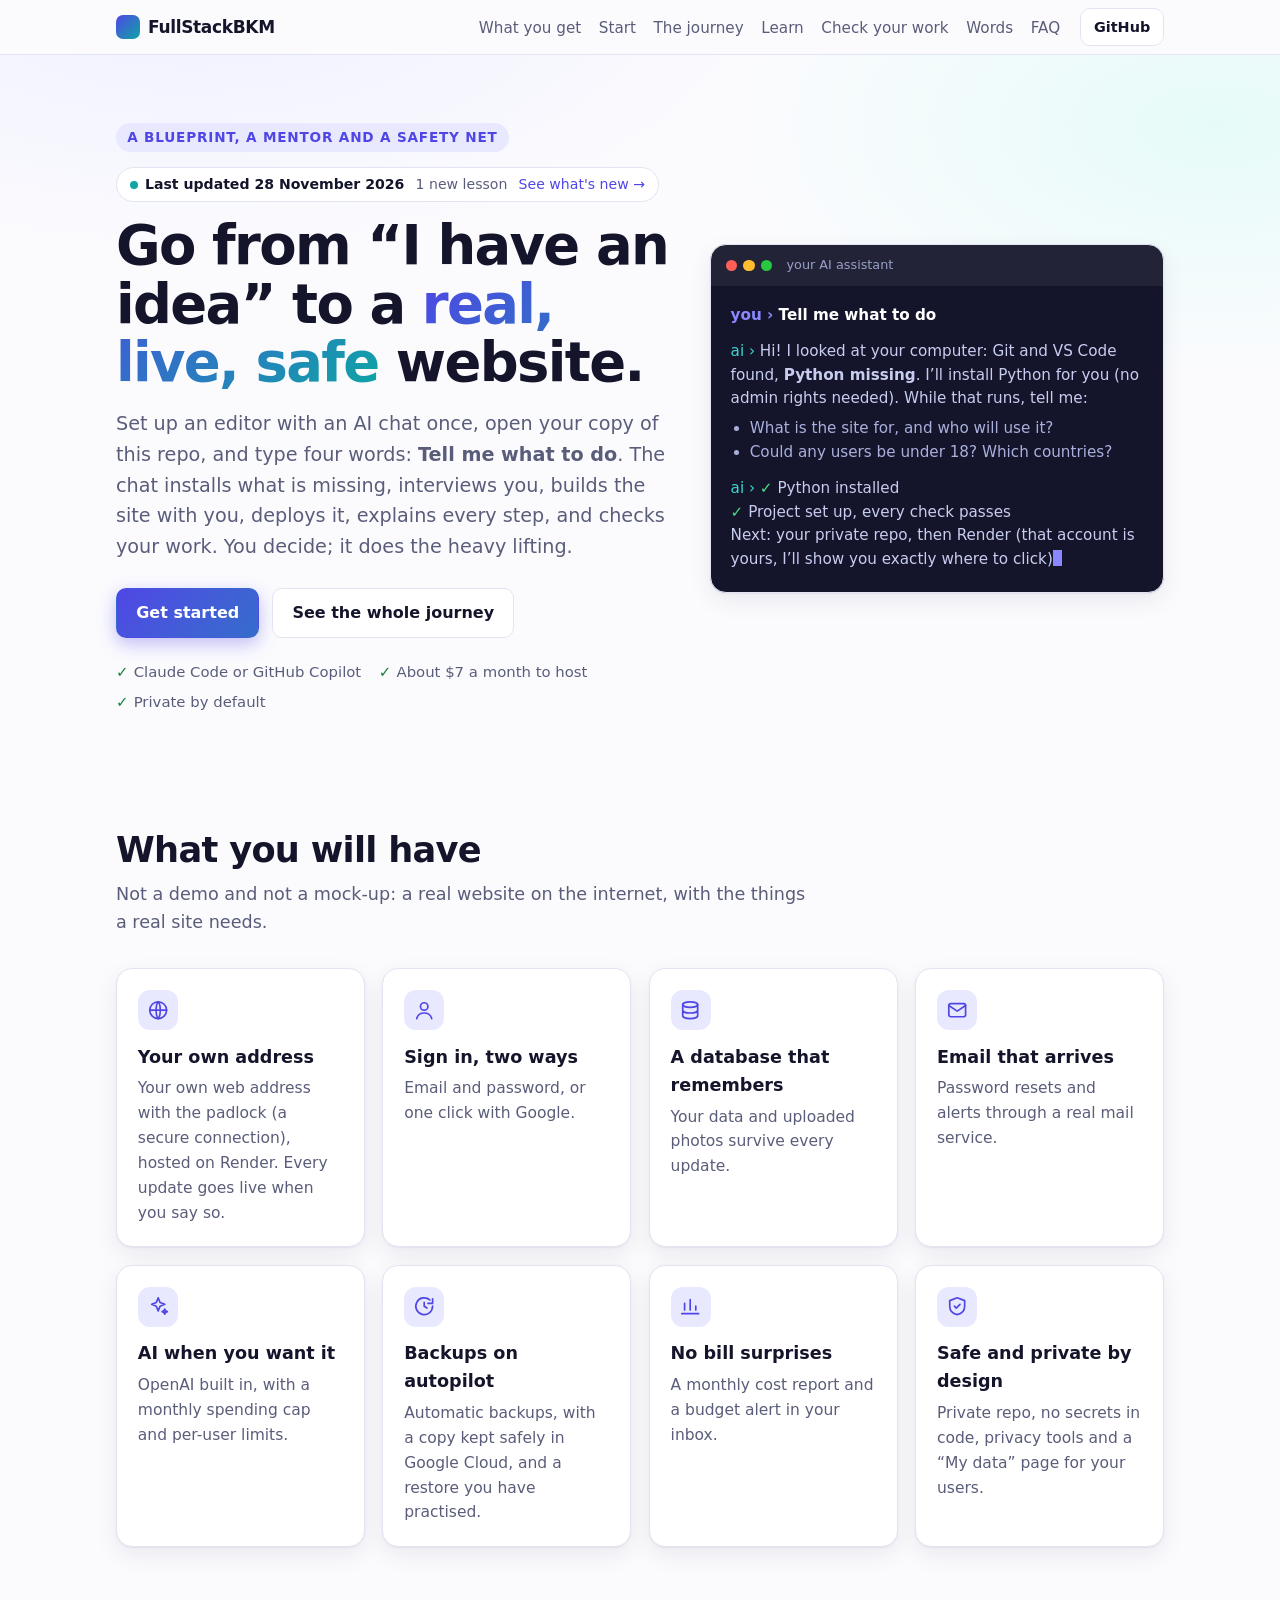
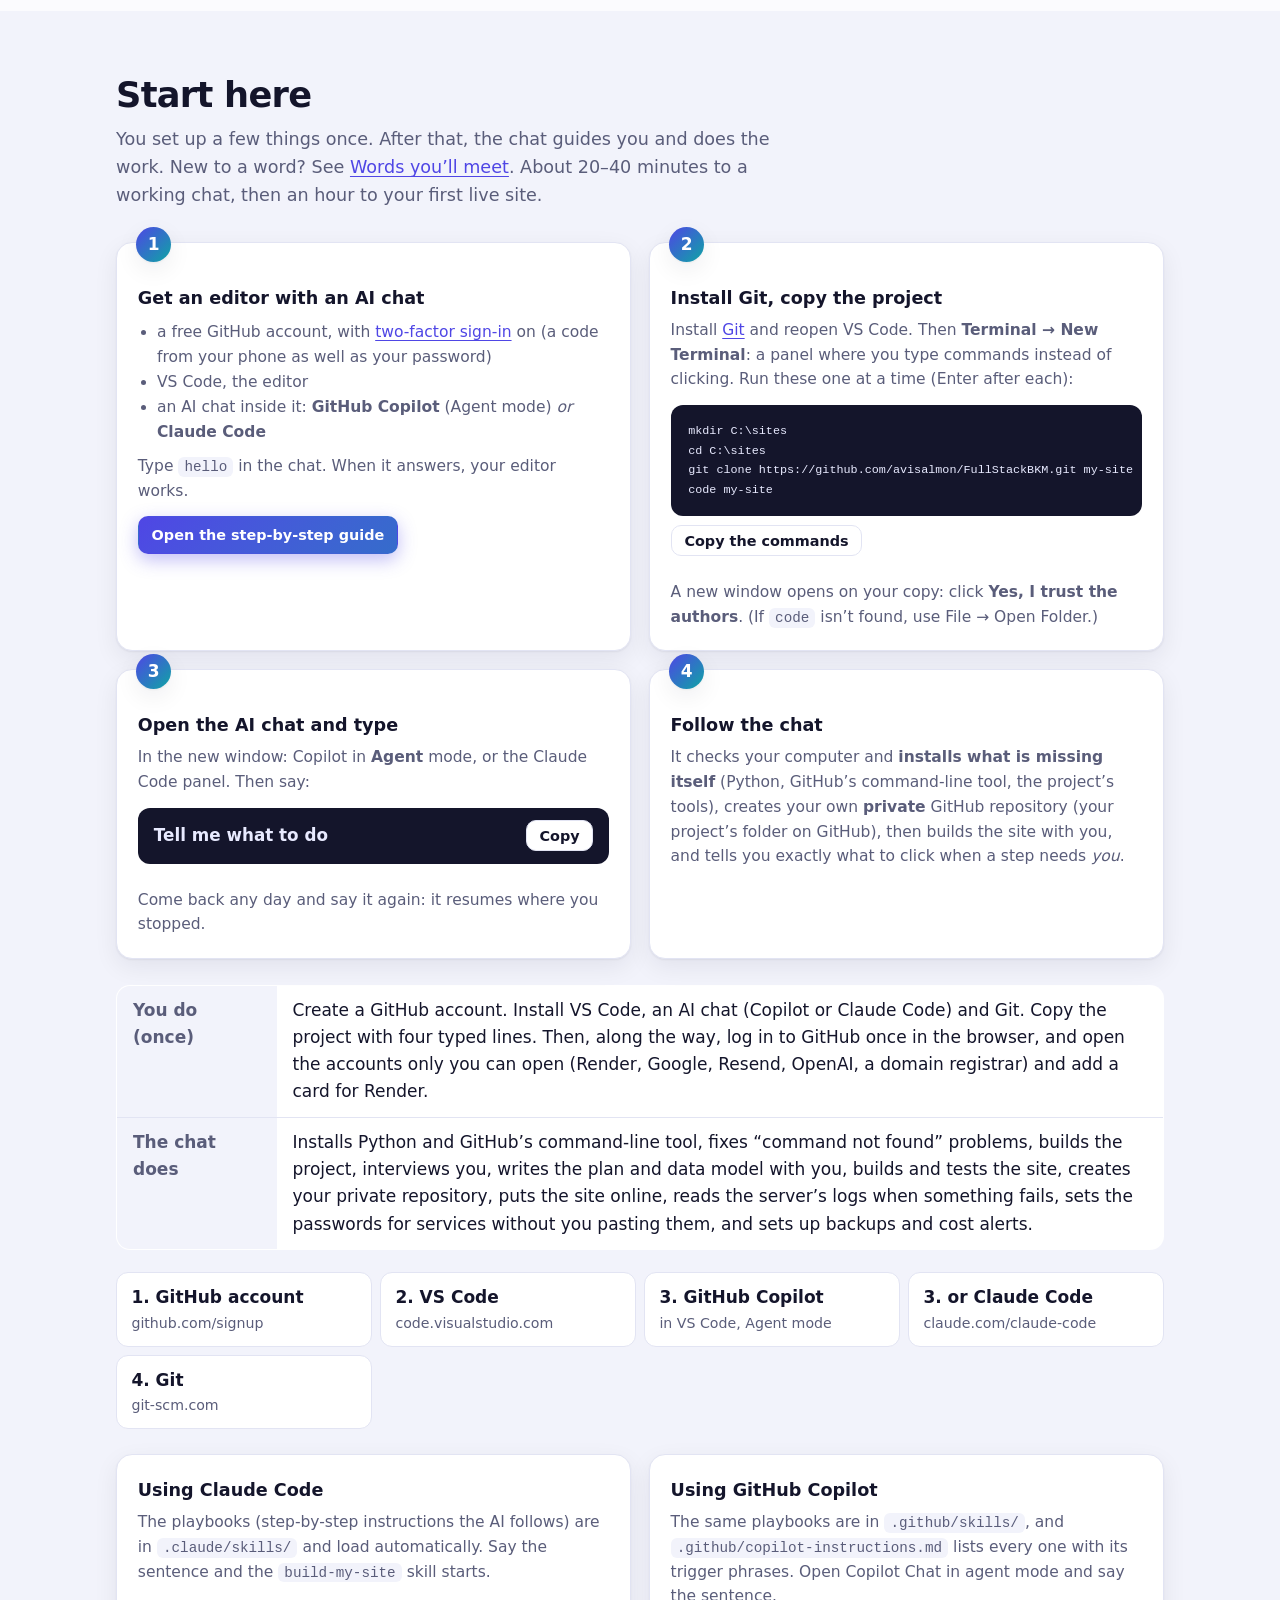
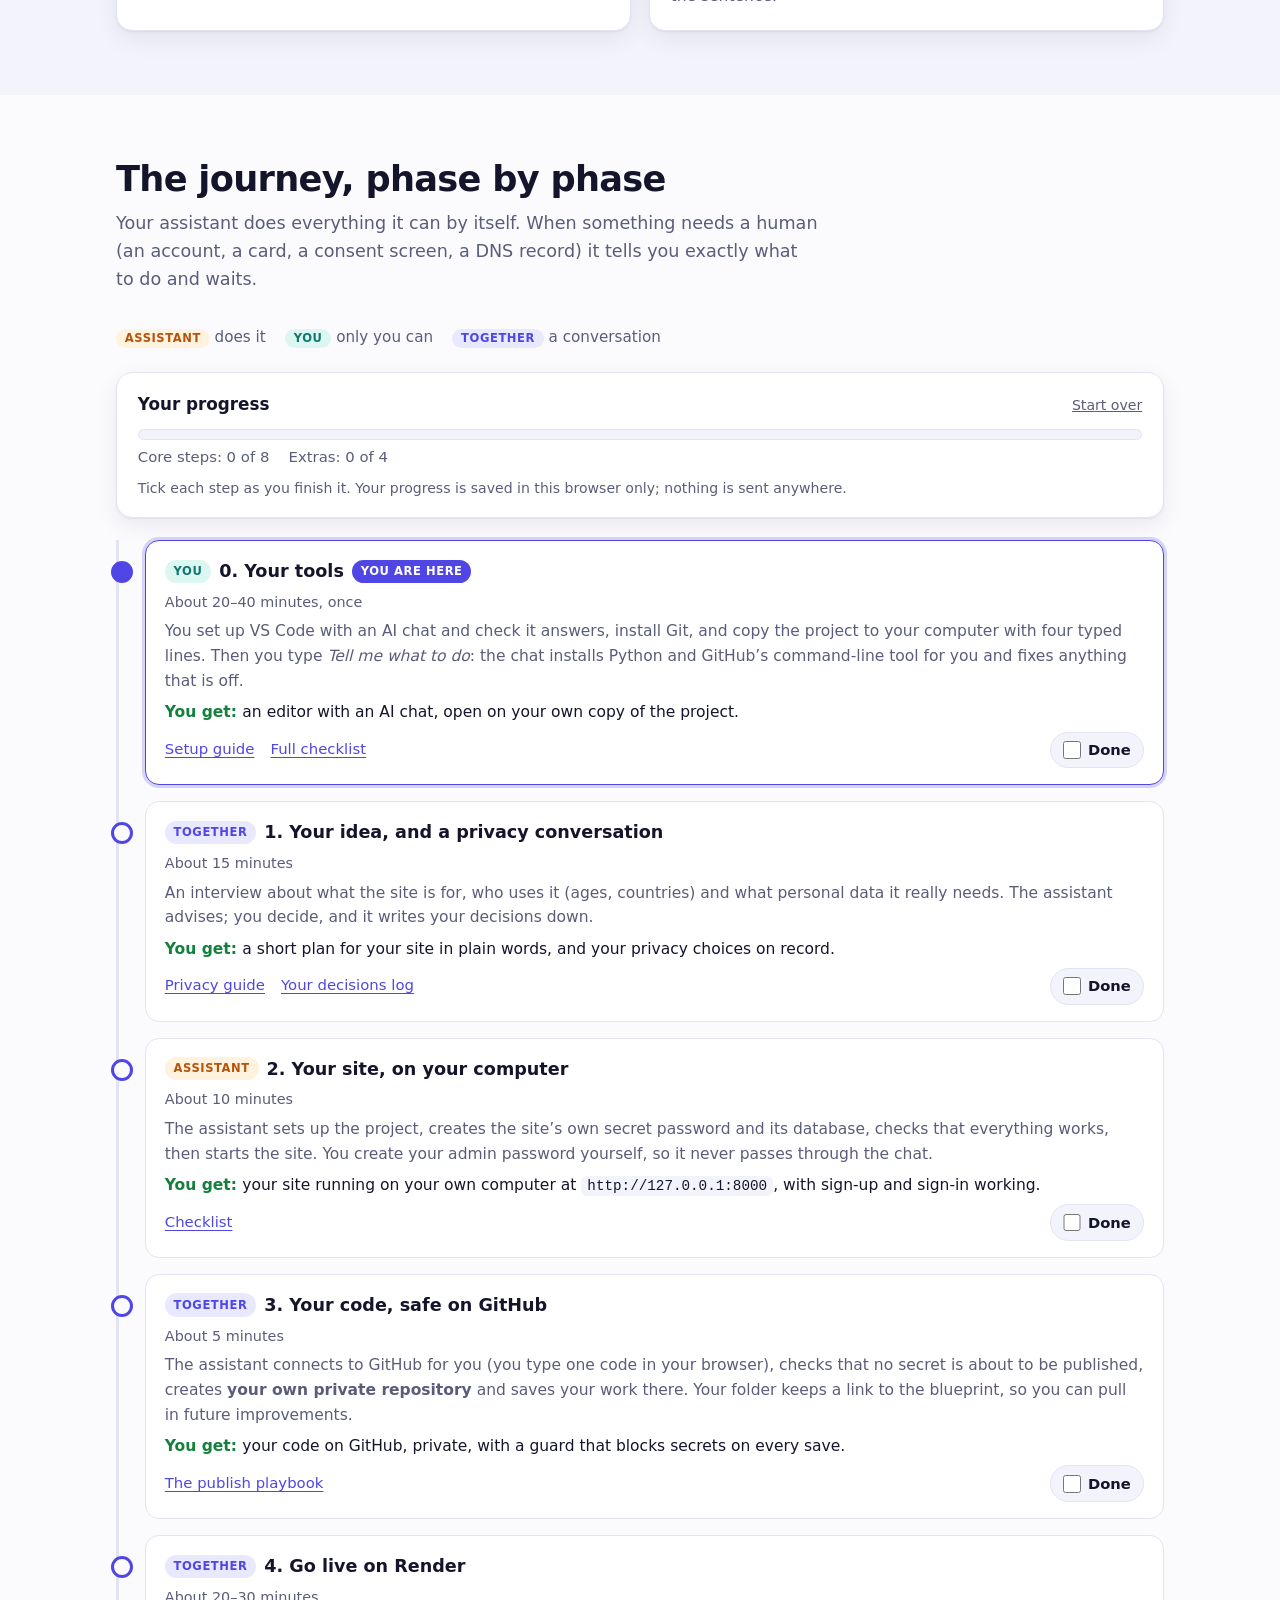
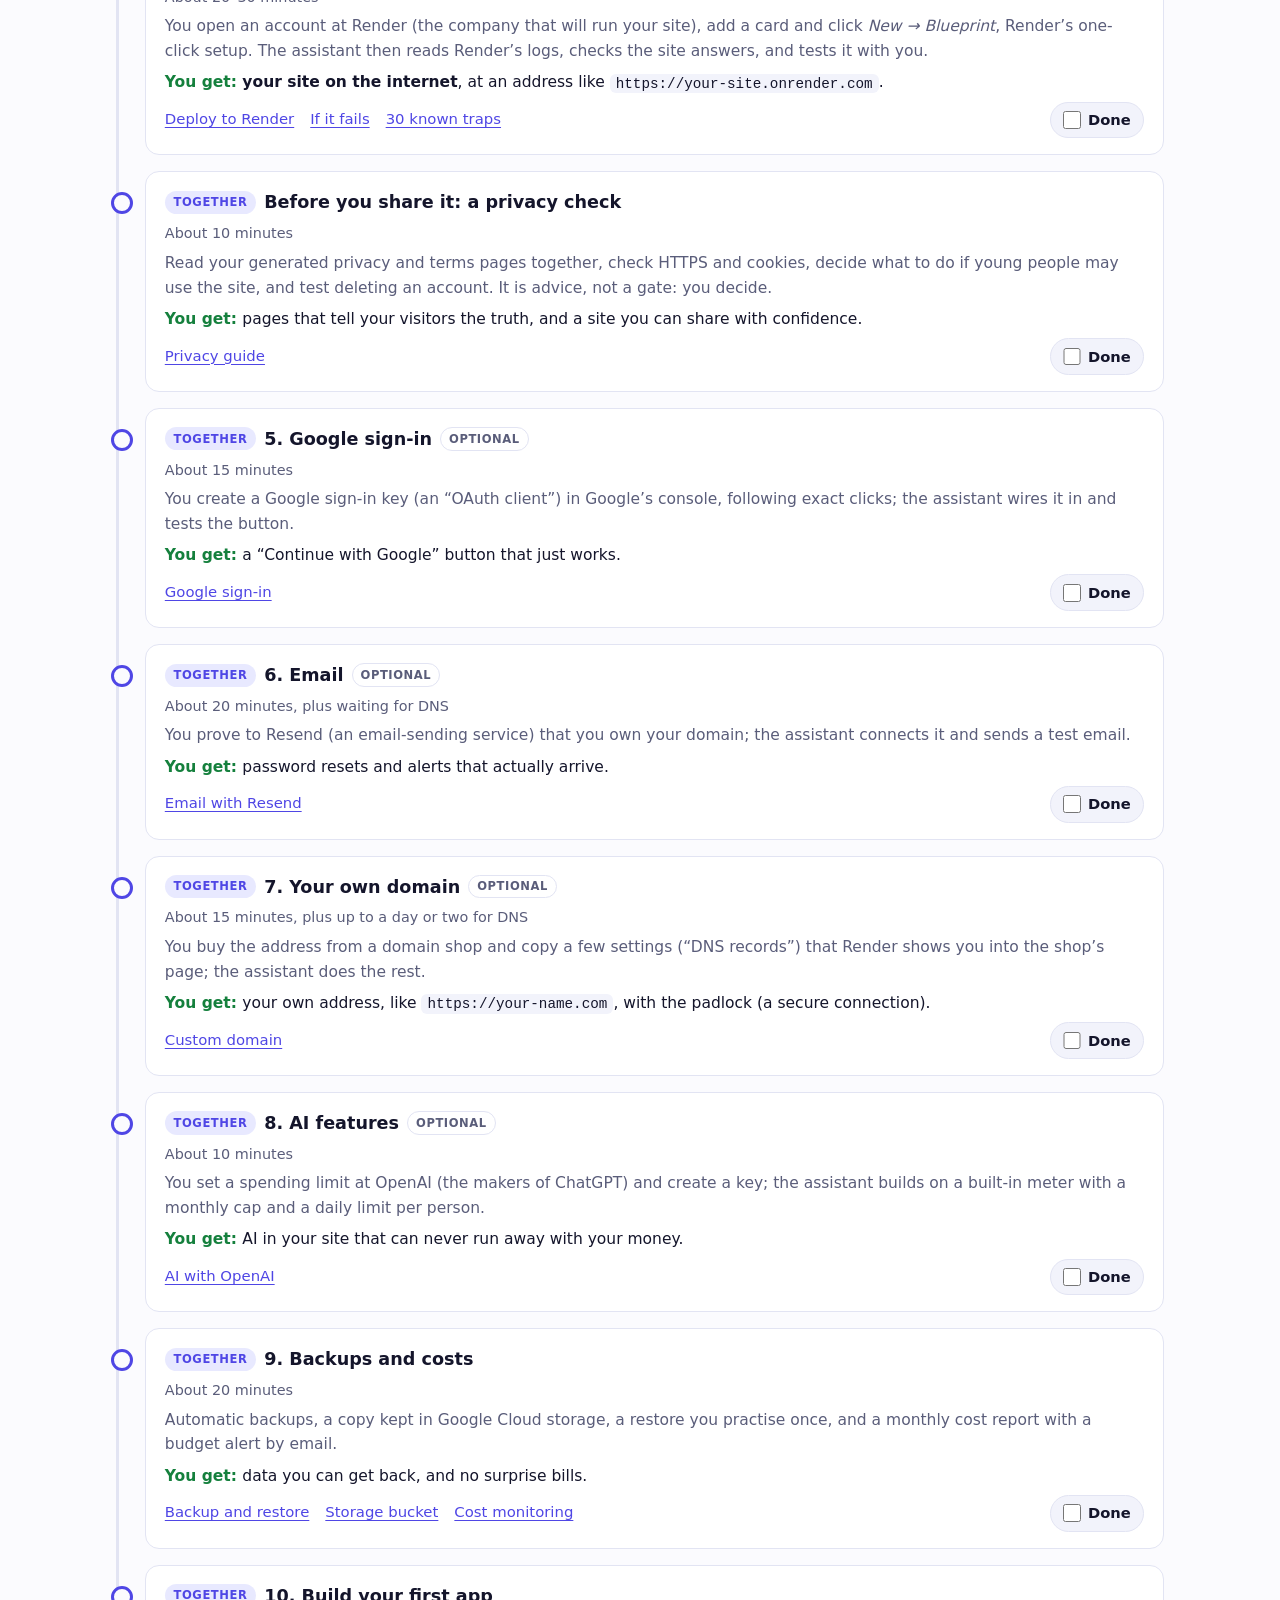
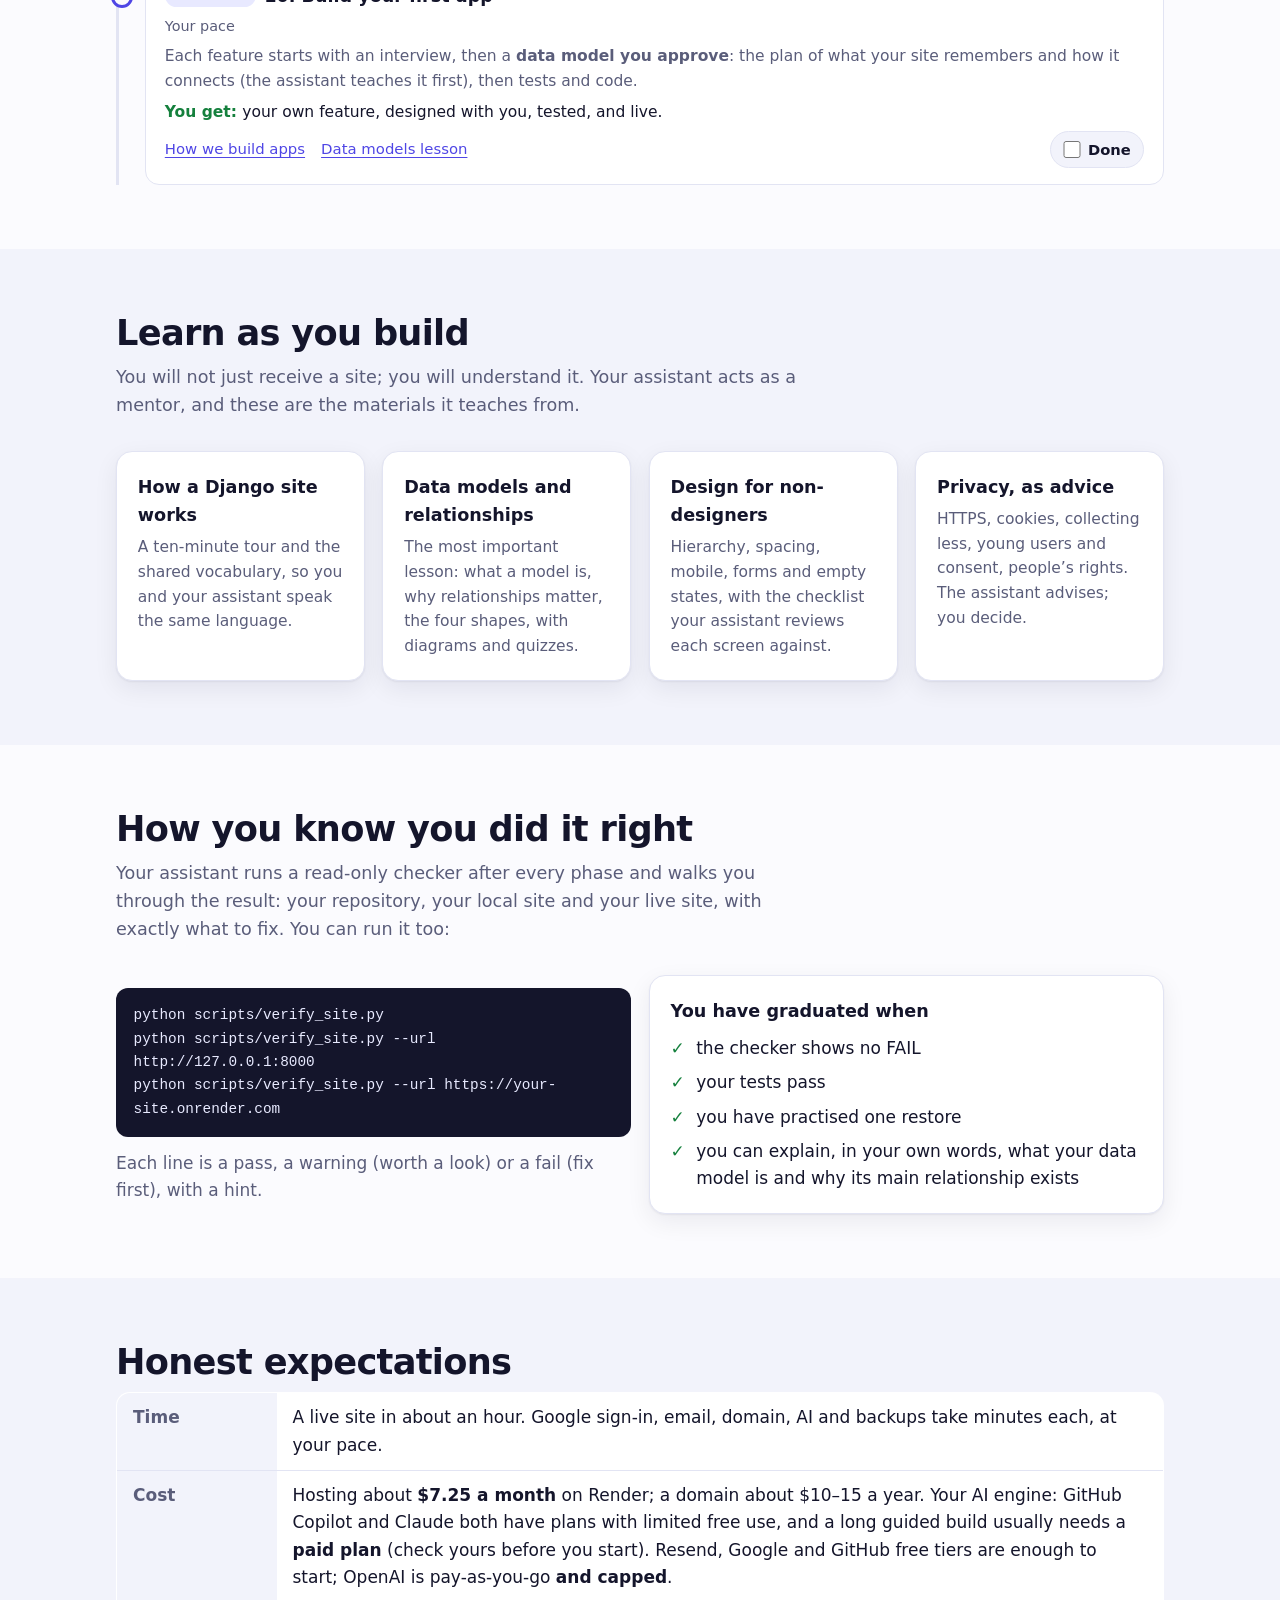
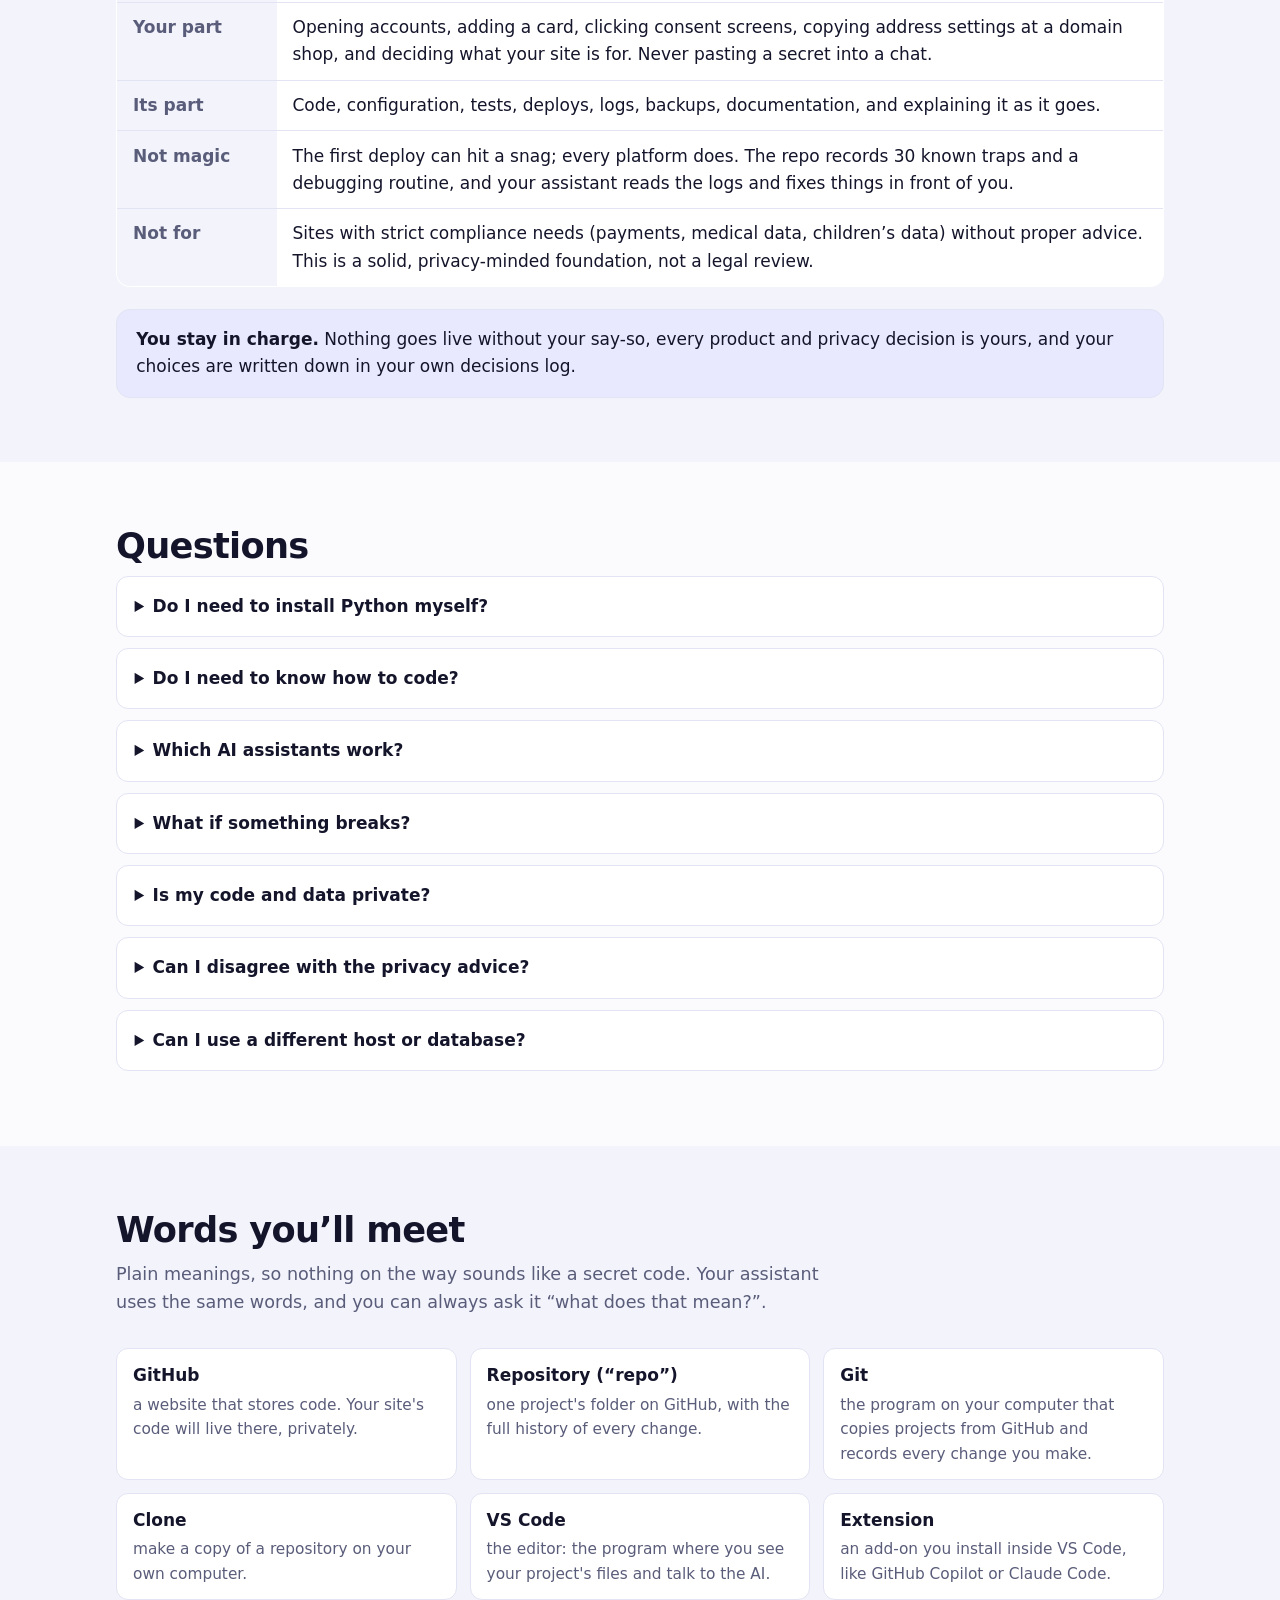
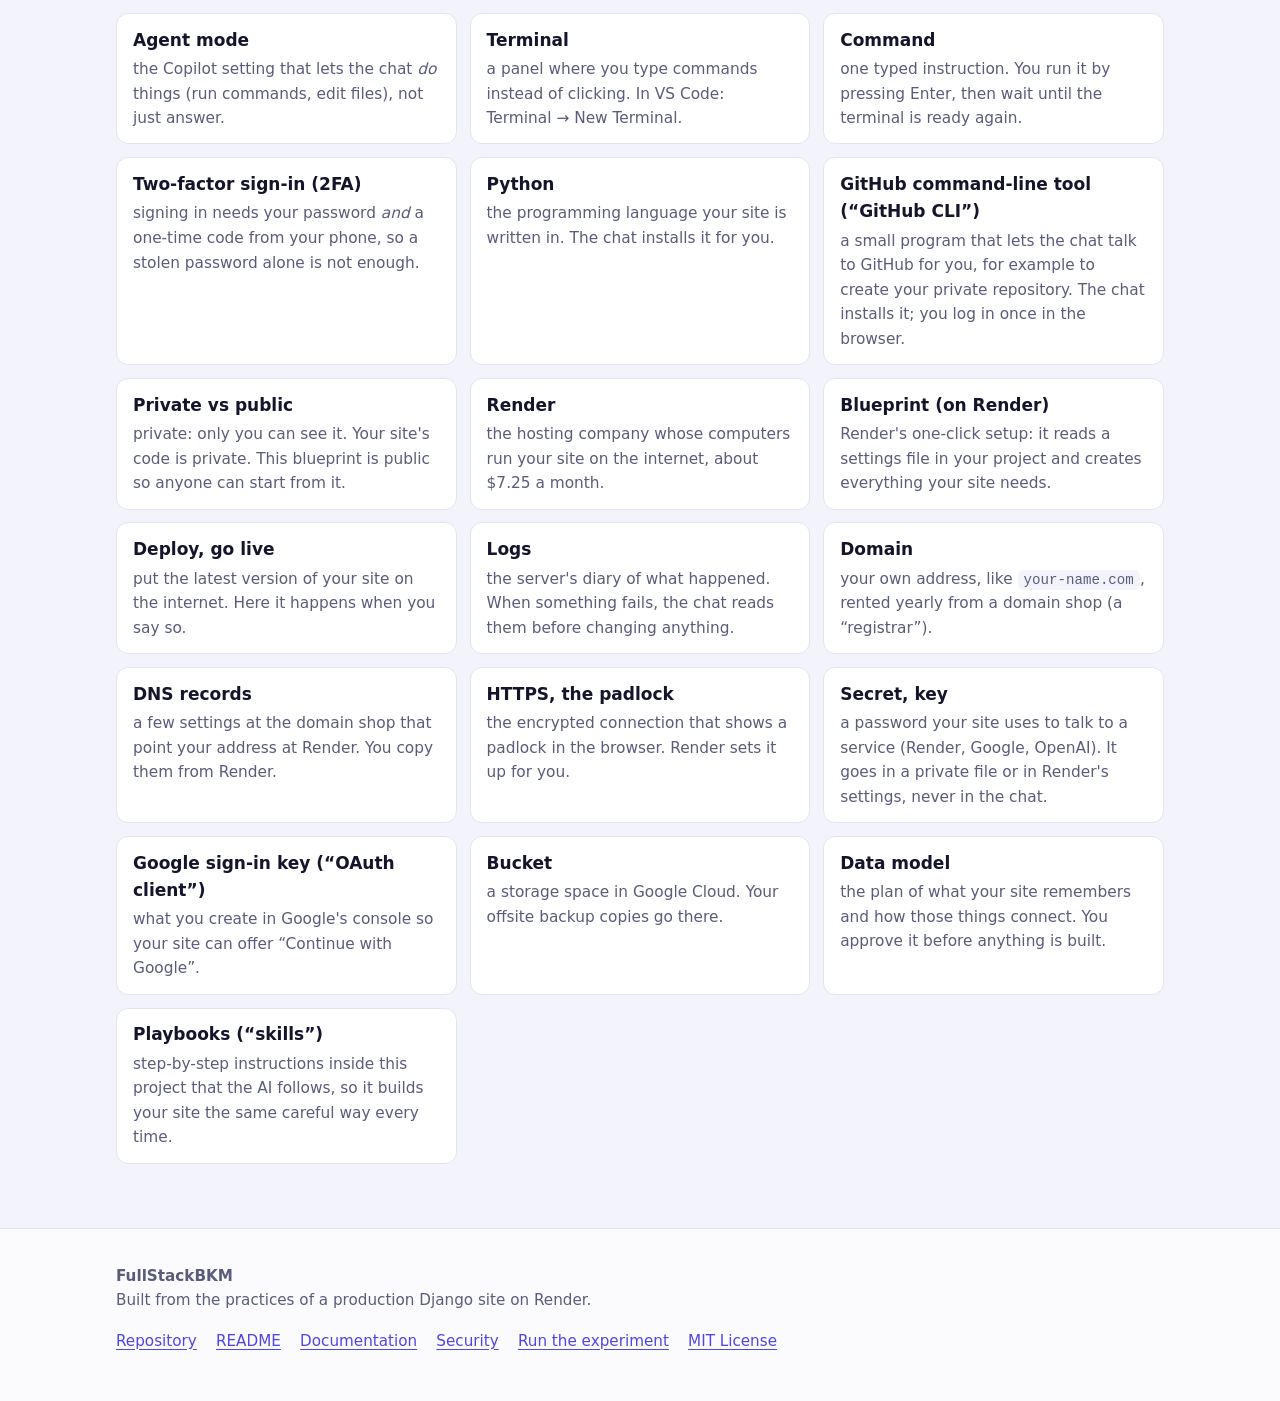
==== index.html @ 1a498c3d "lessons log: mistake 104 dated 2026-11-28, front pages regenerated" ====
﻿<!DOCTYPE html>
<html lang="en">
<head>
  <meta charset="utf-8">
  <meta name="viewport" content="width=device-width, initial-scale=1">
  <title>FullStackBKM: build a real website with an AI by your side</title>
  <meta name="description" content="Go from an idea to a real, live, safe website. A blueprint (Django on Render) with Claude or GitHub Copilot as your guide and mentor. Clone it, open it, say one sentence.">
  <meta name="theme-color" content="#4f46e5">
  <meta property="og:title" content="FullStackBKM: build a real website with an AI by your side">
  <meta property="og:description" content="From idea to a live, safe website. Clone the blueprint, open it in your AI assistant, say one sentence.">
  <meta property="og:type" content="website">
  <style>
    :root {
      --bg: #fbfbfe; --surface: #ffffff; --surface-2: #f2f3fb; --fg: #14152b; --muted: #5a5d7a;
      --border: #e2e4f3; --accent: #4f46e5; --accent-2: #0ea5a4; --accent-fg: #ffffff;
      --claude: #b45309; --claude-bg: #fff3e0; --you: #0f766e; --you-bg: #dcf7f1; --both-bg: #e8e9ff;
      --ok: #15803d; --shadow: 0 1px 2px rgba(20,21,43,.06), 0 8px 24px rgba(20,21,43,.07);
      --hero-a: #eef0ff; --hero-b: #e6fbf8; --term: #14152b; --term-fg: #e8eaff;
    }
    @media (prefers-color-scheme: dark) {
      :root {
        --bg: #0e0f1d; --surface: #16182b; --surface-2: #1d2038; --fg: #ecedf8; --muted: #a0a4c4;
        --border: #2a2d4a; --accent: #8b87ff; --accent-2: #3dd6d0; --accent-fg: #0e0f1d;
        --claude: #fbbf6a; --claude-bg: #3a2a12; --you: #5eead4; --you-bg: #11332f; --both-bg: #25284f;
        --ok: #4ade80; --shadow: 0 1px 2px rgba(0,0,0,.4), 0 8px 24px rgba(0,0,0,.35);
        --hero-a: #17183a; --hero-b: #0e2a2d; --term: #090a14; --term-fg: #e8eaff;
      }
    }
    * { box-sizing: border-box; }
    html { scroll-behavior: smooth; scroll-padding-top: 4.5rem; }
    @media (prefers-reduced-motion: reduce) { html { scroll-behavior: auto; } * { animation: none !important; transition: none !important; } }
    body { margin: 0; background: var(--bg); color: var(--fg); font: 17px/1.6 system-ui, -apple-system, "Segoe UI", Roboto, sans-serif; -webkit-font-smoothing: antialiased; }
    a { color: var(--accent); text-underline-offset: 3px; }
    a:hover { text-decoration-thickness: 2px; }
    code, pre, kbd { font-family: ui-monospace, "Cascadia Code", Consolas, Menlo, monospace; font-size: .92em; }
    code { background: var(--surface-2); padding: .12rem .38rem; border-radius: 6px; }
    .wrap { max-width: 68rem; margin: 0 auto; padding: 0 1.25rem; }
    /* "Last updated", stamped by scripts/sync_skills.py from docs/lessons_log.md. It sits under the
       eyebrow so a returning reader sees at once whether anything changed since their last visit. */
    .updated { display: flex; flex-wrap: wrap; gap: .35rem .7rem; align-items: center; width: fit-content;
      margin: .9rem 0 0; padding: .35rem .8rem; border: 1px solid var(--border); border-radius: 999px;
      background: var(--surface); color: var(--muted); font-size: .88rem; text-decoration: none; }
    .updated b { color: var(--fg); font-weight: 600; }
    .updated b::before { content: ""; display: inline-block; width: .5rem; height: .5rem; margin-right: .45rem;
      border-radius: 50%; background: var(--accent-2); vertical-align: middle; }
    .updated span:last-child { color: var(--accent); }
    .updated:hover { border-color: var(--accent); }
    /* Two lines on a phone: a full pill turns into a lopsided oval, so plain rounded corners there. */
    @media (max-width: 520px) { .updated { border-radius: 12px; } }
    .skip { position: absolute; left: -999px; top: 0; background: var(--accent); color: var(--accent-fg); padding: .5rem 1rem; z-index: 100; }
    .skip:focus { left: 0; }

    /* nav */
    .nav { position: sticky; top: 0; z-index: 50; background: color-mix(in srgb, var(--bg) 88%, transparent); backdrop-filter: blur(10px); border-bottom: 1px solid var(--border); }
    .nav .wrap { display: flex; align-items: center; gap: 1rem; min-height: 3.4rem; }
    .brand { font-weight: 800; letter-spacing: -.02em; text-decoration: none; color: var(--fg); display: flex; align-items: center; gap: .5rem; }
    .brand i { display: inline-block; width: 1.5rem; height: 1.5rem; border-radius: 7px; background: linear-gradient(135deg, var(--accent), var(--accent-2)); }
    .nav ul { display: flex; gap: 1.1rem; list-style: none; margin: 0 0 0 auto; padding: 0; flex-wrap: wrap; }
    .nav ul a { color: var(--muted); text-decoration: none; font-size: .95rem; }
    .nav ul a:hover { color: var(--fg); }
    .gh { margin-left: .25rem; }
    @media (max-width: 52rem) { .nav ul { display: none; } .gh { margin-left: auto; } .progress-pill { margin-left: auto; } .progress-pill:not([hidden]) ~ .gh { margin-left: .5rem; } }
    /* phones: the GitHub link is also in the footer; the progress counter matters more here */
    @media (max-width: 30rem) { .progress-pill:not([hidden]) ~ .gh { display: none; } }

    /* buttons */
    .btn { display: inline-flex; align-items: center; gap: .5rem; padding: .7rem 1.2rem; border-radius: 10px; font-weight: 650; text-decoration: none; border: 1px solid var(--border); background: var(--surface); color: var(--fg); cursor: pointer; font-size: 1rem; font-family: inherit; }
    .btn:hover { border-color: var(--accent); }
    .btn.primary { background: linear-gradient(135deg, var(--accent), color-mix(in srgb, var(--accent) 60%, var(--accent-2))); color: var(--accent-fg); border-color: transparent; box-shadow: 0 6px 18px color-mix(in srgb, var(--accent) 35%, transparent); }
    .btn.primary:hover { filter: brightness(1.06); }
    .btn.small { padding: .4rem .8rem; font-size: .9rem; }
    :focus-visible { outline: 3px solid var(--accent-2); outline-offset: 2px; border-radius: 6px; }

    /* hero */
    .hero { background: radial-gradient(60rem 28rem at 15% -10%, var(--hero-a), transparent 60%), radial-gradient(50rem 26rem at 95% 10%, var(--hero-b), transparent 60%); padding: 4.2rem 0 3.2rem; }
    .hero .wrap { display: grid; gap: 2.5rem; grid-template-columns: 1.1fr .9fr; align-items: center; }
    @media (max-width: 52rem) { .hero .wrap { grid-template-columns: 1fr; } .hero { padding-top: 2.5rem; } }
    .eyebrow { display: inline-block; font-size: .85rem; font-weight: 700; letter-spacing: .06em; text-transform: uppercase; color: var(--accent); background: var(--both-bg); padding: .25rem .7rem; border-radius: 999px; }
    h1 { font-size: clamp(2.1rem, 4.6vw, 3.4rem); line-height: 1.08; letter-spacing: -.03em; margin: .9rem 0 1rem; }
    h1 em { font-style: normal; background: linear-gradient(135deg, var(--accent), var(--accent-2)); -webkit-background-clip: text; background-clip: text; color: transparent; }
    .lede { font-size: 1.2rem; color: var(--muted); max-width: 36rem; margin: 0 0 1.6rem; }
    .cta { display: flex; flex-wrap: wrap; gap: .8rem; }
    .trust { display: flex; flex-wrap: wrap; gap: .4rem 1.1rem; margin-top: 1.4rem; color: var(--muted); font-size: .93rem; }
    .trust span::before { content: "\2713\00a0"; color: var(--ok); font-weight: 800; }

    /* terminal card */
    .term { background: var(--term); color: var(--term-fg); border-radius: 16px; box-shadow: var(--shadow); overflow: hidden; border: 1px solid var(--border); }
    .term header { display: flex; gap: .4rem; align-items: center; padding: .65rem .9rem; background: rgba(255,255,255,.06); font-size: .8rem; color: #9aa0c8; }
    .term header b { width: .7rem; height: .7rem; border-radius: 50%; background: #ff5f57; display: inline-block; }
    .term header b:nth-child(2) { background: #febc2e; } .term header b:nth-child(3) { background: #28c840; }
    .term header span { margin-left: .5rem; }
    .term .body { padding: 1.1rem 1.2rem 1.3rem; font-size: .95rem; line-height: 1.55; }
    .term .you { color: #fff; font-weight: 600; } .term .you::before { content: "you \203a\00a0"; color: #8b87ff; }
    .term .ai { color: #c8ccee; margin-top: .8rem; } .term .ai::before { content: "ai \203a\00a0"; color: #3dd6d0; }
    .term .ai ul { margin: .4rem 0 0; padding-left: 1.2rem; color: #aab0dc; }
    .term .ok { color: #4ade80; }
    .caret { display: inline-block; width: .55rem; height: 1.05em; background: #8b87ff; vertical-align: -.15em; animation: blink 1.1s steps(2) infinite; }
    @keyframes blink { 50% { opacity: 0; } }

    /* sections */
    section { padding: 4rem 0; }
    section.alt { background: var(--surface-2); }
    h2 { font-size: clamp(1.6rem, 3vw, 2.2rem); letter-spacing: -.02em; line-height: 1.15; margin: 0 0 .6rem; }
    .sub { color: var(--muted); font-size: 1.1rem; max-width: 44rem; margin: 0 0 2rem; }
    h3 { margin: 0 0 .35rem; font-size: 1.1rem; }
    .grid { display: grid; gap: 1.1rem; }
    .g4 { grid-template-columns: repeat(auto-fit, minmax(15rem, 1fr)); }
    .g3 { grid-template-columns: repeat(auto-fit, minmax(17rem, 1fr)); }
    .g2 { grid-template-columns: repeat(auto-fit, minmax(20rem, 1fr)); }
    .card { background: var(--surface); border: 1px solid var(--border); border-radius: 16px; padding: 1.3rem; box-shadow: var(--shadow); }
    .card p { margin: 0; color: var(--muted); font-size: .97rem; }
    .ico { width: 2.5rem; height: 2.5rem; border-radius: 12px; background: var(--both-bg); display: grid; place-items: center; margin-bottom: .8rem; color: var(--accent); }
    .ico svg { width: 1.4rem; height: 1.4rem; fill: none; stroke: currentColor; stroke-width: 1.8; stroke-linecap: round; stroke-linejoin: round; }

    /* steps */
    .steps { display: grid; gap: 1.1rem; grid-template-columns: repeat(auto-fit, minmax(15.5rem, 1fr)); counter-reset: s; }
    .step { position: relative; padding-top: 2.6rem; }
    .step::before { counter-increment: s; content: counter(s); position: absolute; top: -1rem; left: 1.2rem; width: 2.2rem; height: 2.2rem; border-radius: 50%; display: grid; place-items: center; font-weight: 800; color: var(--accent-fg); background: linear-gradient(135deg, var(--accent), var(--accent-2)); box-shadow: var(--shadow); }
    .step ul { margin: .5rem 0 0; padding-left: 1.2rem; color: var(--muted); font-size: .97rem; }
    .say { display: flex; align-items: center; gap: .8rem; flex-wrap: wrap; background: var(--term); color: var(--term-fg); border-radius: 12px; padding: .8rem 1rem; margin-top: .8rem; }
    .say q { quotes: none; font-weight: 700; font-size: 1.05rem; flex: 1 1 14rem; }
    .copied { color: var(--ok); font-size: .9rem; min-height: 1.2em; margin-top: .4rem; }
    .tools { display: grid; gap: .5rem; grid-template-columns: repeat(auto-fit, minmax(15rem, 1fr)); margin-top: 1.4rem; }
    .tool { display: flex; gap: .7rem; align-items: center; background: var(--surface); border: 1px solid var(--border); border-radius: 12px; padding: .7rem .9rem; text-decoration: none; color: var(--fg); }
    .tool:hover { border-color: var(--accent); }
    .tool small { display: block; color: var(--muted); }

    /* timeline */
    .tl { list-style: none; margin: 0; padding: 0 0 0 1.6rem; border-left: 3px solid var(--border); display: grid; gap: 1rem; }
    .tl li { position: relative; background: var(--surface); border: 1px solid var(--border); border-radius: 14px; padding: 1rem 1.2rem; }
    .tl li::before { content: ""; position: absolute; left: -2.18rem; top: 1.25rem; width: 1rem; height: 1rem; border-radius: 50%; background: var(--bg); border: 3px solid var(--accent); }
    .tl h3 { display: flex; flex-wrap: wrap; align-items: center; gap: .5rem; }
    .tl p { margin: .15rem 0 .4rem; color: var(--muted); font-size: .97rem; }
    .tl .links { font-size: .93rem; display: flex; flex-wrap: wrap; gap: .3rem 1rem; }
    .chip { font-size: .72rem; font-weight: 800; letter-spacing: .05em; text-transform: uppercase; padding: .15rem .55rem; border-radius: 999px; }
    .chip.claude { color: var(--claude); background: var(--claude-bg); }
    .chip.you { color: var(--you); background: var(--you-bg); }
    .chip.both { color: var(--accent); background: var(--both-bg); }
    .legend { display: flex; flex-wrap: wrap; gap: .6rem 1.2rem; align-items: center; margin-bottom: 1.4rem; color: var(--muted); font-size: .95rem; }

    /* misc */
    pre { background: var(--term); color: var(--term-fg); padding: 1rem 1.1rem; border-radius: 12px; overflow-x: auto; line-height: 1.5; margin: .8rem 0 0; white-space: pre-wrap; overflow-wrap: anywhere; }
    /* the inline-code highlight must not leak into a dark code block: light text on a light chip is unreadable */
    pre code { background: none; color: inherit; padding: 0; border-radius: 0; }
    table { width: 100%; border-collapse: collapse; background: var(--surface); border-radius: 14px; overflow: hidden; border: 1px solid var(--border); }
    th, td { text-align: left; padding: .7rem 1rem; border-bottom: 1px solid var(--border); vertical-align: top; }
    th { width: 10rem; color: var(--muted); font-weight: 650; background: var(--surface-2); }
    tr:last-child th, tr:last-child td { border-bottom: 0; }
    .scroll { overflow-x: auto; }
    ul.ticks { list-style: none; padding: 0; margin: .6rem 0 0; display: grid; gap: .45rem; }
    ul.ticks li { padding-left: 1.6rem; position: relative; }
    ul.ticks li::before { content: "\2713"; position: absolute; left: 0; color: var(--ok); font-weight: 800; }
    details { background: var(--surface); border: 1px solid var(--border); border-radius: 12px; padding: .2rem 1.1rem; margin-bottom: .7rem; }
    summary { cursor: pointer; font-weight: 650; padding: .8rem 0; }
    details p { margin: 0 0 1rem; color: var(--muted); }
    footer { border-top: 1px solid var(--border); padding: 2.2rem 0 3rem; color: var(--muted); font-size: .95rem; }
    footer .wrap { display: flex; flex-wrap: wrap; gap: 1rem 2rem; justify-content: space-between; }
    footer ul { list-style: none; margin: 0; padding: 0; display: flex; flex-wrap: wrap; gap: .4rem 1.2rem; }
    .banner { background: var(--both-bg); border: 1px solid var(--border); border-radius: 14px; padding: 1rem 1.2rem; margin-top: 1.4rem; }
    .banner p { margin: 0; }

    /* ---- progress tracking (saved in this browser only) ---- */
    .progress-pill { display: inline-flex; align-items: center; gap: .35rem; font-size: .85rem; font-weight: 700; color: var(--accent); background: var(--both-bg); padding: .25rem .7rem; border-radius: 999px; text-decoration: none; margin-left: .5rem; white-space: nowrap; }
    .progress-pill[hidden] { display: none; }
    .panel { background: var(--surface); border: 1px solid var(--border); border-radius: 16px; padding: 1.1rem 1.3rem; box-shadow: var(--shadow); margin-bottom: 1.4rem; }
    .panel-head { display: flex; flex-wrap: wrap; align-items: baseline; justify-content: space-between; gap: .4rem 1rem; }
    .panel-head strong { font-size: 1.05rem; }
    .bar { height: .7rem; border-radius: 999px; background: var(--surface-2); overflow: hidden; margin: .7rem 0 .4rem; border: 1px solid var(--border); }
    .bar > span { display: block; height: 100%; width: 0; background: linear-gradient(90deg, var(--accent), var(--accent-2)); transition: width .5s ease; }
    .counts { color: var(--muted); font-size: .93rem; display: flex; flex-wrap: wrap; gap: .3rem 1.2rem; }
    .linkish { background: none; border: 0; padding: 0; color: var(--muted); font: inherit; font-size: .88rem; text-decoration: underline; cursor: pointer; }
    .storage-note { color: var(--muted); font-size: .88rem; margin: .4rem 0 0; }
    .tl li .meta { display: flex; flex-wrap: wrap; gap: .3rem 1rem; color: var(--muted); font-size: .9rem; margin: .1rem 0 .35rem; }
    .tl li .result { color: var(--fg); }
    .tl li .result::before { content: "You get: "; font-weight: 700; color: var(--ok); }
    .tl li .row { display: flex; flex-wrap: wrap; align-items: center; justify-content: space-between; gap: .5rem 1rem; }
    .done-toggle { display: inline-flex; align-items: center; gap: .45rem; font-size: .92rem; font-weight: 650; padding: .35rem .75rem; border-radius: 999px; border: 1px solid var(--border); background: var(--surface-2); cursor: pointer; user-select: none; }
    .done-toggle input { width: 1.1rem; height: 1.1rem; accent-color: var(--ok); margin: 0; cursor: pointer; }
    .tl li.is-done { background: color-mix(in srgb, var(--surface) 80%, var(--ok) 6%); }
    .tl li.is-done::before { background: var(--ok); border-color: var(--ok); }
    .tl li.is-done .done-toggle { border-color: var(--ok); color: var(--ok); }
    .tl li.is-current { border-color: var(--accent); box-shadow: 0 0 0 3px color-mix(in srgb, var(--accent) 22%, transparent); }
    .tl li.is-current::before { background: var(--accent); }
    .here { font-size: .72rem; font-weight: 800; letter-spacing: .05em; text-transform: uppercase; color: var(--accent-fg); background: var(--accent); padding: .15rem .55rem; border-radius: 999px; }
    .tl .optional { font-size: .72rem; font-weight: 800; letter-spacing: .05em; text-transform: uppercase; color: var(--muted); border: 1px solid var(--border); padding: .1rem .5rem; border-radius: 999px; }
    #resume[hidden], #graduated[hidden], #live-banner[hidden] { display: none; }
    .celebrate { border-color: var(--ok); background: color-mix(in srgb, var(--surface) 85%, var(--ok) 10%); }
    .celebrate h3 { color: var(--ok); }
    .confetti { position: fixed; top: -2vh; width: .55rem; height: .9rem; border-radius: 2px; z-index: 200; pointer-events: none; animation: fall 2.4s ease-in forwards; }
    @keyframes fall { to { transform: translateY(105vh) rotate(540deg); opacity: .2; } }
    /* start cards two per row on desktop: the clone command needs the width */
    #start .steps { grid-template-columns: repeat(auto-fit, minmax(24rem, 1fr)); }
    @media (max-width: 30rem) { #start .steps { grid-template-columns: 1fr; } }
    /* commands must never wrap mid-line: a wrapped URL looks like two commands to a beginner */
    pre.nowrap { white-space: pre; overflow-wrap: normal; overflow-x: auto; font-size: .8rem; }
    .glossary { display: grid; gap: .8rem; grid-template-columns: repeat(auto-fit, minmax(19rem, 1fr)); margin: 0; }
    .term-def { background: var(--surface); border: 1px solid var(--border); border-radius: 12px; padding: .8rem 1rem; }
    .term-def dt { font-weight: 750; margin-bottom: .2rem; }
    .term-def dd { margin: 0; color: var(--muted); font-size: .96rem; }
    .term-def:target { border-color: var(--accent); box-shadow: 0 0 0 3px color-mix(in srgb, var(--accent) 22%, transparent); }
  </style>
</head>
<body>
<a class="skip" href="#main">Skip to content</a>

<nav class="nav" aria-label="Main">
  <div class="wrap">
    <a class="brand" href="#top"><i aria-hidden="true"></i>FullStackBKM</a>
    <ul>
      <li><a href="#have">What you get</a></li>
      <li><a href="#start">Start</a></li>
      <li><a href="#journey">The journey</a></li>
      <li><a href="#learn">Learn</a></li>
      <li><a href="#verify">Check your work</a></li>
      <li><a href="#words">Words</a></li>
      <li><a href="#faq">FAQ</a></li>
    </ul>
    <a class="progress-pill" id="nav-progress" href="#journey" hidden>Your progress</a>
    <a class="btn small gh" href="https://github.com/avisalmon/FullStackBKM">GitHub</a>
  </div>
</nav>

<header class="hero" id="top">
  <div class="wrap">
    <div>
      <span class="eyebrow">A blueprint, a mentor and a safety net</span>
      <!-- last-updated:start --><a class="updated" href="https://github.com/avisalmon/FullStackBKM/blob/main/docs/lessons_log.md"><b>Last updated 28 November 2026</b><span>1 new lesson</span><span>See what's new &rarr;</span></a><!-- last-updated:end -->
      <h1>Go from &ldquo;I have an idea&rdquo; to a <em>real, live, safe</em> website.</h1>
      <p class="lede">Set up an editor with an AI chat once, open your copy of this repo, and type four words: <strong>Tell me what to do</strong>. The chat installs what is missing, interviews you, builds the site with you, deploys it, explains every step, and checks your work. You decide; it does the heavy lifting.</p>
      <div class="cta">
        <a class="btn primary" id="get-started" href="#start">Get started</a>
        <a class="btn" href="#journey">See the whole journey</a>
        <a class="btn" id="resume" href="#journey" hidden>Continue where you left off</a>
      </div>
      <div class="trust">
        <span>Claude Code or GitHub Copilot</span>
        <span>About $7 a month to host</span>
        <span>Private by default</span>
      </div>
    </div>
    <div class="term" aria-label="Example conversation">
      <header><b></b><b></b><b></b><span>your AI assistant</span></header>
      <div class="body">
        <div class="you">Tell me what to do</div>
        <div class="ai">Hi! I looked at your computer: Git and VS Code found, <strong>Python missing</strong>. I&rsquo;ll install Python for you (no admin rights needed). While that runs, tell me:
          <ul>
            <li>What is the site for, and who will use it?</li>
            <li>Could any users be under 18? Which countries?</li>
          </ul>
        </div>
        <div class="ai"><span class="ok">&#10003;</span> Python installed<br><span class="ok">&#10003;</span> Project set up, every check passes<br>Next: your private repo, then Render (that account is yours, I&rsquo;ll show you exactly where to click)<span class="caret" aria-hidden="true"></span></div>
      </div>
    </div>
  </div>
</header>

<main id="main">

<section id="have">
  <div class="wrap">
    <h2>What you will have</h2>
    <p class="sub">Not a demo and not a mock-up: a real website on the internet, with the things a real site needs.</p>
    <div class="grid g4">
      <div class="card"><div class="ico"><svg viewBox="0 0 24 24"><circle cx="12" cy="12" r="9"/><path d="M3 12h18M12 3c3 3.5 3 14.5 0 18M12 3c-3 3.5-3 14.5 0 18"/></svg></div><h3>Your own address</h3><p>Your own web address with the padlock (a secure connection), hosted on Render. Every update goes live when you say so.</p></div>
      <div class="card"><div class="ico"><svg viewBox="0 0 24 24"><circle cx="12" cy="8" r="4"/><path d="M4 21c1-4 4-6 8-6s7 2 8 6"/></svg></div><h3>Sign in, two ways</h3><p>Email and password, or one click with Google.</p></div>
      <div class="card"><div class="ico"><svg viewBox="0 0 24 24"><ellipse cx="12" cy="6" rx="8" ry="3"/><path d="M4 6v6c0 1.7 3.6 3 8 3s8-1.3 8-3V6M4 12v6c0 1.7 3.6 3 8 3s8-1.3 8-3v-6"/></svg></div><h3>A database that remembers</h3><p>Your data and uploaded photos survive every update.</p></div>
      <div class="card"><div class="ico"><svg viewBox="0 0 24 24"><rect x="3" y="5" width="18" height="14" rx="2"/><path d="m3 7 9 6 9-6"/></svg></div><h3>Email that arrives</h3><p>Password resets and alerts through a real mail service.</p></div>
      <div class="card"><div class="ico"><svg viewBox="0 0 24 24"><path d="M12 3l2 5 5 2-5 2-2 5-2-5-5-2 5-2z"/><path d="M19 15l.8 2 2 .8-2 .8-.8 2-.8-2-2-.8 2-.8z"/></svg></div><h3>AI when you want it</h3><p>OpenAI built in, with a monthly spending cap and per-user limits.</p></div>
      <div class="card"><div class="ico"><svg viewBox="0 0 24 24"><path d="M21 12a9 9 0 1 1-3-6.7M21 4v5h-5"/><path d="M12 8v4l3 2"/></svg></div><h3>Backups on autopilot</h3><p>Automatic backups, with a copy kept safely in Google Cloud, and a restore you have practised.</p></div>
      <div class="card"><div class="ico"><svg viewBox="0 0 24 24"><path d="M3 20h18M6 16V9m6 7V5m6 11v-4"/></svg></div><h3>No bill surprises</h3><p>A monthly cost report and a budget alert in your inbox.</p></div>
      <div class="card"><div class="ico"><svg viewBox="0 0 24 24"><path d="M12 3l8 3v6c0 5-3.5 8-8 9-4.5-1-8-4-8-9V6z"/><path d="m9 12 2 2 4-4"/></svg></div><h3>Safe and private by design</h3><p>Private repo, no secrets in code, privacy tools and a &ldquo;My data&rdquo; page for your users.</p></div>
    </div>
  </div>
</section>

<section id="start" class="alt">
  <div class="wrap">
    <h2>Start here</h2>
    <p class="sub">You set up a few things once. After that, the chat guides you and does the work. New to a word? See <a href="#words">Words you&rsquo;ll meet</a>. About 20&ndash;40 minutes to a working chat, then an hour to your first live site.</p>
    <div class="steps">
      <div class="card step">
        <h3>Get an editor with an AI chat</h3>
        <ul>
          <li>a free GitHub account, with <a href="#w-twofactor">two-factor sign-in</a> on (a code from your phone as well as your password)</li>
          <li>VS Code, the editor</li>
          <li>an AI chat inside it: <strong>GitHub Copilot</strong> (Agent mode) <em>or</em> <strong>Claude Code</strong></li>
        </ul>
        <p style="margin-top:.6rem">Type <code>hello</code> in the chat. When it answers, your editor works.</p>
        <p style="margin-top:.8rem"><a class="btn primary small" href="https://github.com/avisalmon/FullStackBKM/blob/main/docs/get_started.md">Open the step-by-step guide</a></p>
      </div>
      <div class="card step">
        <h3>Install Git, copy the project</h3>
        <p>Install <a href="https://git-scm.com/downloads">Git</a> and reopen VS Code. Then <strong>Terminal &rarr; New Terminal</strong>: a panel where you type commands instead of clicking. Run these one at a time (Enter after each):</p>
        <pre class="nowrap"><code id="clone-cmds">mkdir C:\sites
cd C:\sites
git clone https://github.com/avisalmon/FullStackBKM.git my-site
code my-site</code></pre>
        <p style="margin-top:.6rem"><button class="btn small" type="button" data-copy="mkdir C:\sites&#10;cd C:\sites&#10;git clone https://github.com/avisalmon/FullStackBKM.git my-site&#10;code my-site">Copy the commands</button></p>
        <div class="copied" role="status" aria-live="polite"></div>
        <p>A new window opens on your copy: click <strong>Yes, I trust the authors</strong>. (If <code>code</code> isn&rsquo;t found, use File &rarr; Open Folder.)</p>
      </div>
      <div class="card step">
        <h3>Open the AI chat and type</h3>
        <p>In the new window: Copilot in <strong>Agent</strong> mode, or the Claude Code panel. Then say:</p>
        <div class="say"><q id="magic">Tell me what to do</q><button class="btn small" id="copy" type="button" data-copy="Tell me what to do">Copy</button></div>
        <div class="copied" id="copied" role="status" aria-live="polite"></div>
        <p>Come back any day and say it again: it resumes where you stopped.</p>
      </div>
      <div class="card step">
        <h3>Follow the chat</h3>
        <p>It checks your computer and <strong>installs what is missing itself</strong> (Python, GitHub&rsquo;s command-line tool, the project&rsquo;s tools), creates your own <strong>private</strong> GitHub repository (your project&rsquo;s folder on GitHub), then builds the site with you, and tells you exactly what to click when a step needs <em>you</em>.</p>
      </div>
    </div>

    <div class="scroll" style="margin-top:1.6rem"><table>
      <tr><th>You do (once)</th><td>Create a GitHub account. Install VS Code, an AI chat (Copilot or Claude Code) and Git. Copy the project with four typed lines. Then, along the way, log in to GitHub once in the browser, and open the accounts only you can open (Render, Google, Resend, OpenAI, a domain registrar) and add a card for Render.</td></tr>
      <tr><th>The chat does</th><td>Installs Python and GitHub&rsquo;s command-line tool, fixes &ldquo;command not found&rdquo; problems, builds the project, interviews you, writes the plan and data model with you, builds and tests the site, creates your private repository, puts the site online, reads the server&rsquo;s logs when something fails, sets the passwords for services without you pasting them, and sets up backups and cost alerts.</td></tr>
    </table></div>

    <div class="tools" aria-label="Downloads">
      <a class="tool" href="https://github.com/signup"><span><strong>1. GitHub account</strong><small>github.com/signup</small></span></a>
      <a class="tool" href="https://code.visualstudio.com"><span><strong>2. VS Code</strong><small>code.visualstudio.com</small></span></a>
      <a class="tool" href="https://github.com/features/copilot"><span><strong>3. GitHub Copilot</strong><small>in VS Code, Agent mode</small></span></a>
      <a class="tool" href="https://claude.com/claude-code"><span><strong>3. or Claude Code</strong><small>claude.com/claude-code</small></span></a>
      <a class="tool" href="https://git-scm.com/downloads"><span><strong>4. Git</strong><small>git-scm.com</small></span></a>
    </div>

    <div class="grid g2" style="margin-top:1.6rem">
      <div class="card"><h3>Using Claude Code</h3><p>The playbooks (step-by-step instructions the AI follows) are in <code>.claude/skills/</code> and load automatically. Say the sentence and the <code>build-my-site</code> skill starts.</p></div>
      <div class="card"><h3>Using GitHub Copilot</h3><p>The same playbooks are in <code>.github/skills/</code>, and <code>.github/copilot-instructions.md</code> lists every one with its trigger phrases. Open Copilot Chat in agent mode and say the sentence.</p></div>
    </div>
  </div>
</section>

<section id="journey">
  <div class="wrap">
    <h2>The journey, phase by phase</h2>
    <p class="sub">Your assistant does everything it can by itself. When something needs a human (an account, a card, a consent screen, a DNS record) it tells you exactly what to do and waits.</p>
    <div class="legend">
      <span><span class="chip claude">Assistant</span> does it</span>
      <span><span class="chip you">You</span> only you can</span>
      <span><span class="chip both">Together</span> a conversation</span>
    </div>
    <div class="panel" id="progress" aria-labelledby="progress-title">
      <div class="panel-head">
        <strong id="progress-title">Your progress</strong>
        <button class="linkish" id="reset-progress" type="button">Start over</button>
      </div>
      <div class="bar" role="progressbar" aria-labelledby="progress-title" aria-valuemin="0" aria-valuemax="100" aria-valuenow="0"><span id="progress-bar"></span></div>
      <div class="counts" aria-live="polite"><span id="count-core">Core steps: 0 of 8</span><span id="count-extra">Extras: 0 of 4</span></div>
      <p class="storage-note" id="storage-note">Tick each step as you finish it. Your progress is saved in this browser only; nothing is sent anywhere.</p>
    </div>
    <div class="card celebrate" id="live-banner" hidden style="margin-bottom:1.2rem"><h3>Your site is on the internet.</h3><p>Send the link to someone you trust and watch their face. Then the privacy check, so you can share it widely with confidence.</p></div>
    <div class="card celebrate" id="graduated" hidden style="margin-bottom:1.2rem"><h3>You graduated.</h3><p>A real website, live, backed up, monitored, and built the right way, by you. Run the checker one more time, then tell your assistant what you want to build next.</p></div>
    <ol class="tl">
      <li id="step-tools" data-step="tools" data-kind="core">
        <h3><span class="chip you">You</span> 0. Your tools</h3>
        <div class="meta"><span>About 20&ndash;40 minutes, once</span></div>
        <p>You set up VS Code with an AI chat and check it answers, install Git, and copy the project to your computer with four typed lines. Then you type <em>Tell me what to do</em>: the chat installs Python and GitHub&rsquo;s command-line tool for you and fixes anything that is off.</p>
        <p class="result">an editor with an AI chat, open on your own copy of the project.</p>
        <div class="row"><div class="links"><a href="https://github.com/avisalmon/FullStackBKM/blob/main/docs/get_started.md">Setup guide</a><a href="https://github.com/avisalmon/FullStackBKM/blob/main/docs/new_site_checklist.md">Full checklist</a></div><label class="done-toggle"><input type="checkbox" data-step-box="tools"> Done</label></div>
      </li>
      <li id="step-idea" data-step="idea" data-kind="core">
        <h3><span class="chip both">Together</span> 1. Your idea, and a privacy conversation</h3>
        <div class="meta"><span>About 15 minutes</span></div>
        <p>An interview about what the site is for, who uses it (ages, countries) and what personal data it really needs. The assistant advises; you decide, and it writes your decisions down.</p>
        <p class="result">a short plan for your site in plain words, and your privacy choices on record.</p>
        <div class="row"><div class="links"><a href="https://github.com/avisalmon/FullStackBKM/blob/main/docs/privacy.md">Privacy guide</a><a href="https://github.com/avisalmon/FullStackBKM/blob/main/docs/privacy_decisions.md">Your decisions log</a></div><label class="done-toggle"><input type="checkbox" data-step-box="idea"> Done</label></div>
      </li>
      <li id="step-local" data-step="local" data-kind="core">
        <h3><span class="chip claude">Assistant</span> 2. Your site, on your computer</h3>
        <div class="meta"><span>About 10 minutes</span></div>
        <p>The assistant sets up the project, creates the site&rsquo;s own secret password and its database, checks that everything works, then starts the site. You create your admin password yourself, so it never passes through the chat.</p>
        <p class="result">your site running on your own computer at <code>http://127.0.0.1:8000</code>, with sign-up and sign-in working.</p>
        <div class="row"><div class="links"><a href="https://github.com/avisalmon/FullStackBKM/blob/main/docs/new_site_checklist.md">Checklist</a></div><label class="done-toggle"><input type="checkbox" data-step-box="local"> Done</label></div>
      </li>
      <li id="step-repo" data-step="repo" data-kind="core">
        <h3><span class="chip both">Together</span> 3. Your code, safe on GitHub</h3>
        <div class="meta"><span>About 5 minutes</span></div>
        <p>The assistant connects to GitHub for you (you type one code in your browser), checks that no secret is about to be published, creates <strong>your own private repository</strong> and saves your work there. Your folder keeps a link to the blueprint, so you can pull in future improvements.</p>
        <p class="result">your code on GitHub, private, with a guard that blocks secrets on every save.</p>
        <div class="row"><div class="links"><a href="https://github.com/avisalmon/FullStackBKM/blob/main/.claude/skills/publish-to-github/SKILL.md">The publish playbook</a></div><label class="done-toggle"><input type="checkbox" data-step-box="repo"> Done</label></div>
      </li>
      <li id="step-live" data-step="live" data-kind="core">
        <h3><span class="chip both">Together</span> 4. Go live on Render</h3>
        <div class="meta"><span>About 20&ndash;30 minutes</span></div>
        <p>You open an account at Render (the company that will run your site), add a card and click <em>New &rarr; Blueprint</em>, Render&rsquo;s one-click setup. The assistant then reads Render&rsquo;s logs, checks the site answers, and tests it with you.</p>
        <p class="result"><strong>your site on the internet</strong>, at an address like <code>https://your-site.onrender.com</code>.</p>
        <div class="row"><div class="links"><a href="https://github.com/avisalmon/FullStackBKM/blob/main/docs/procedures/deploy_to_render.md">Deploy to Render</a><a href="https://github.com/avisalmon/FullStackBKM/blob/main/docs/procedures/debug_failed_deploy.md">If it fails</a><a href="https://github.com/avisalmon/FullStackBKM/blob/main/docs/procedures/gotchas.md">30 known traps</a></div><label class="done-toggle"><input type="checkbox" data-step-box="live"> Done</label></div>
      </li>
      <li id="step-privacy" data-step="privacy" data-kind="core">
        <h3><span class="chip both">Together</span> Before you share it: a privacy check</h3>
        <div class="meta"><span>About 10 minutes</span></div>
        <p>Read your generated privacy and terms pages together, check HTTPS and cookies, decide what to do if young people may use the site, and test deleting an account. It is advice, not a gate: you decide.</p>
        <p class="result">pages that tell your visitors the truth, and a site you can share with confidence.</p>
        <div class="row"><div class="links"><a href="https://github.com/avisalmon/FullStackBKM/blob/main/docs/privacy.md">Privacy guide</a></div><label class="done-toggle"><input type="checkbox" data-step-box="privacy"> Done</label></div>
      </li>
      <li id="step-google" data-step="google" data-kind="extra">
        <h3><span class="chip both">Together</span> 5. Google sign-in <span class="optional">optional</span></h3>
        <div class="meta"><span>About 15 minutes</span></div>
        <p>You create a Google sign-in key (an &ldquo;OAuth client&rdquo;) in Google&rsquo;s console, following exact clicks; the assistant wires it in and tests the button.</p>
        <p class="result">a &ldquo;Continue with Google&rdquo; button that just works.</p>
        <div class="row"><div class="links"><a href="https://github.com/avisalmon/FullStackBKM/blob/main/docs/procedures/auth_google_oauth.md">Google sign-in</a></div><label class="done-toggle"><input type="checkbox" data-step-box="google"> Done</label></div>
      </li>
      <li id="step-email" data-step="email" data-kind="extra">
        <h3><span class="chip both">Together</span> 6. Email <span class="optional">optional</span></h3>
        <div class="meta"><span>About 20 minutes, plus waiting for DNS</span></div>
        <p>You prove to Resend (an email-sending service) that you own your domain; the assistant connects it and sends a test email.</p>
        <p class="result">password resets and alerts that actually arrive.</p>
        <div class="row"><div class="links"><a href="https://github.com/avisalmon/FullStackBKM/blob/main/docs/procedures/email_resend.md">Email with Resend</a></div><label class="done-toggle"><input type="checkbox" data-step-box="email"> Done</label></div>
      </li>
      <li id="step-domain" data-step="domain" data-kind="extra">
        <h3><span class="chip both">Together</span> 7. Your own domain <span class="optional">optional</span></h3>
        <div class="meta"><span>About 15 minutes, plus up to a day or two for DNS</span></div>
        <p>You buy the address from a domain shop and copy a few settings (&ldquo;DNS records&rdquo;) that Render shows you into the shop&rsquo;s page; the assistant does the rest.</p>
        <p class="result">your own address, like <code>https://your-name.com</code>, with the padlock (a secure connection).</p>
        <div class="row"><div class="links"><a href="https://github.com/avisalmon/FullStackBKM/blob/main/docs/procedures/custom_domain_dns.md">Custom domain</a></div><label class="done-toggle"><input type="checkbox" data-step-box="domain"> Done</label></div>
      </li>
      <li id="step-ai" data-step="ai" data-kind="extra">
        <h3><span class="chip both">Together</span> 8. AI features <span class="optional">optional</span></h3>
        <div class="meta"><span>About 10 minutes</span></div>
        <p>You set a spending limit at OpenAI (the makers of ChatGPT) and create a key; the assistant builds on a built-in meter with a monthly cap and a daily limit per person.</p>
        <p class="result">AI in your site that can never run away with your money.</p>
        <div class="row"><div class="links"><a href="https://github.com/avisalmon/FullStackBKM/blob/main/docs/procedures/openai.md">AI with OpenAI</a></div><label class="done-toggle"><input type="checkbox" data-step-box="ai"> Done</label></div>
      </li>
      <li id="step-backups" data-step="backups" data-kind="core">
        <h3><span class="chip both">Together</span> 9. Backups and costs</h3>
        <div class="meta"><span>About 20 minutes</span></div>
        <p>Automatic backups, a copy kept in Google Cloud storage, a restore you practise once, and a monthly cost report with a budget alert by email.</p>
        <p class="result">data you can get back, and no surprise bills.</p>
        <div class="row"><div class="links"><a href="https://github.com/avisalmon/FullStackBKM/blob/main/docs/procedures/backup_restore.md">Backup and restore</a><a href="https://github.com/avisalmon/FullStackBKM/blob/main/docs/procedures/gcs_bucket.md">Storage bucket</a><a href="https://github.com/avisalmon/FullStackBKM/blob/main/docs/procedures/cost_monitoring.md">Cost monitoring</a></div><label class="done-toggle"><input type="checkbox" data-step-box="backups"> Done</label></div>
      </li>
      <li id="step-apps" data-step="apps" data-kind="core">
        <h3><span class="chip both">Together</span> 10. Build your first app</h3>
        <div class="meta"><span>Your pace</span></div>
        <p>Each feature starts with an interview, then a <strong>data model you approve</strong>: the plan of what your site remembers and how it connects (the assistant teaches it first), then tests and code.</p>
        <p class="result">your own feature, designed with you, tested, and live.</p>
        <div class="row"><div class="links"><a href="https://github.com/avisalmon/FullStackBKM/blob/main/docs/building_an_app.md">How we build apps</a><a href="tutorial/data-models.html">Data models lesson</a></div><label class="done-toggle"><input type="checkbox" data-step-box="apps"> Done</label></div>
      </li>
    </ol>
  </div>
</section>

<section id="learn" class="alt">
  <div class="wrap">
    <h2>Learn as you build</h2>
    <p class="sub">You will not just receive a site; you will understand it. Your assistant acts as a mentor, and these are the materials it teaches from.</p>
    <div class="grid g4">
      <a class="card" href="tutorial/index.html" style="text-decoration:none;color:inherit"><h3>How a Django site works</h3><p>A ten-minute tour and the shared vocabulary, so you and your assistant speak the same language.</p></a>
      <a class="card" href="tutorial/data-models.html" style="text-decoration:none;color:inherit"><h3>Data models and relationships</h3><p>The most important lesson: what a model is, why relationships matter, the four shapes, with diagrams and quizzes.</p></a>
      <a class="card" href="https://github.com/avisalmon/FullStackBKM/blob/main/docs/design_guide.md" style="text-decoration:none;color:inherit"><h3>Design for non-designers</h3><p>Hierarchy, spacing, mobile, forms and empty states, with the checklist your assistant reviews each screen against.</p></a>
      <a class="card" href="https://github.com/avisalmon/FullStackBKM/blob/main/docs/privacy.md" style="text-decoration:none;color:inherit"><h3>Privacy, as advice</h3><p>HTTPS, cookies, collecting less, young users and consent, people&rsquo;s rights. The assistant advises; you decide.</p></a>
    </div>
  </div>
</section>

<section id="verify">
  <div class="wrap">
    <h2>How you know you did it right</h2>
    <p class="sub">Your assistant runs a read-only checker after every phase and walks you through the result: your repository, your local site and your live site, with exactly what to fix. You can run it too:</p>
    <div class="grid g2">
      <div>
<pre><code>python scripts/verify_site.py
python scripts/verify_site.py --url http://127.0.0.1:8000
python scripts/verify_site.py --url https://your-site.onrender.com</code></pre>
        <p style="color:var(--muted);margin:.8rem 0 0">Each line is a pass, a warning (worth a look) or a fail (fix first), with a hint.</p>
      </div>
      <div class="card">
        <h3>You have graduated when</h3>
        <ul class="ticks">
          <li>the checker shows no FAIL</li>
          <li>your tests pass</li>
          <li>you have practised one restore</li>
          <li>you can explain, in your own words, what your data model is and why its main relationship exists</li>
        </ul>
      </div>
    </div>
  </div>
</section>

<section class="alt">
  <div class="wrap">
    <h2>Honest expectations</h2>
    <div class="scroll"><table>
      <tr><th>Time</th><td>A live site in about an hour. Google sign-in, email, domain, AI and backups take minutes each, at your pace.</td></tr>
      <tr><th>Cost</th><td>Hosting about <strong>$7.25 a month</strong> on Render; a domain about $10&ndash;15 a year. Your AI engine: GitHub Copilot and Claude both have plans with limited free use, and a long guided build usually needs a <strong>paid plan</strong> (check yours before you start). Resend, Google and GitHub free tiers are enough to start; OpenAI is pay-as-you-go <strong>and capped</strong>.</td></tr>
      <tr><th>Your part</th><td>Opening accounts, adding a card, clicking consent screens, copying address settings at a domain shop, and deciding what your site is for. Never pasting a secret into a chat.</td></tr>
      <tr><th>Its part</th><td>Code, configuration, tests, deploys, logs, backups, documentation, and explaining it as it goes.</td></tr>
      <tr><th>Not magic</th><td>The first deploy can hit a snag; every platform does. The repo records 30 known traps and a debugging routine, and your assistant reads the logs and fixes things in front of you.</td></tr>
      <tr><th>Not for</th><td>Sites with strict compliance needs (payments, medical data, children&rsquo;s data) without proper advice. This is a solid, privacy-minded foundation, not a legal review.</td></tr>
    </table></div>
    <div class="banner"><p><strong>You stay in charge.</strong> Nothing goes live without your say-so, every product and privacy decision is yours, and your choices are written down in your own decisions log.</p></div>
  </div>
</section>

<section id="faq">
  <div class="wrap">
    <h2>Questions</h2>
    <details><summary>Do I need to install Python myself?</summary><p>No. You install Git, VS Code and an AI engine. The chat checks your computer and installs Python and GitHub&rsquo;s command-line tool itself (without admin rights where possible), and fixes problems it finds.</p></details>
    <details><summary>Do I need to know how to code?</summary><p>No. You need to know what you want and be willing to answer questions. You will pick up the vocabulary as you go, and the tutorial makes it faster.</p></details>
    <details><summary>Which AI assistants work?</summary><p>Claude Code and GitHub Copilot (in Agent mode, which lets it run commands and edit files). The playbooks (step-by-step instructions the AI follows) ship twice, in <code>.claude/skills/</code> and <code>.github/skills/</code>, and are kept identical by a script and a test. <code>AGENTS.md</code> serves other tools.</p></details>
    <details><summary>What if something breaks?</summary><p>The assistant reads the deploy logs first, as the playbook requires, then makes one targeted fix. There is a rollback guide, a backup and restore guide, and a list of 30 traps that already bit a real production site.</p></details>
    <details><summary>Is my code and data private?</summary><p>Your site repo is created <strong>private</strong>. Secrets live in a git-ignored file and in Render, never in the code, and the repo scans every commit for keys. Only this blueprint is public.</p></details>
    <details><summary>Can I disagree with the privacy advice?</summary><p>Yes. It is advice, not a gate. Your assistant explains why it recommends something and how serious it thinks it is; if you choose differently it records your decision and reason and helps you do it as safely as possible. It is not legal advice, and for children&rsquo;s data you should talk to a lawyer.</p></details>
    <details><summary>Can I use a different host or database?</summary><p>The blueprint is built for Render and SQLite on a persistent disk, which keeps it simple and cheap. Moving to Postgres or another host is possible later and is on the roadmap.</p></details>
  </div>
</section>

<section id="words" class="alt">
  <div class="wrap">
    <h2>Words you&rsquo;ll meet</h2>
    <p class="sub">Plain meanings, so nothing on the way sounds like a secret code. Your assistant uses the same words, and you can always ask it &ldquo;what does that mean?&rdquo;.</p>
    <dl class="glossary">
      <div class="term-def" id="w-github"><dt>GitHub</dt><dd>a website that stores code. Your site's code will live there, privately.</dd></div>
      <div class="term-def" id="w-repository"><dt>Repository (&ldquo;repo&rdquo;)</dt><dd>one project's folder on GitHub, with the full history of every change.</dd></div>
      <div class="term-def" id="w-git"><dt>Git</dt><dd>the program on your computer that copies projects from GitHub and records every change you make.</dd></div>
      <div class="term-def" id="w-clone"><dt>Clone</dt><dd>make a copy of a repository on your own computer.</dd></div>
      <div class="term-def" id="w-vscode"><dt>VS Code</dt><dd>the editor: the program where you see your project's files and talk to the AI.</dd></div>
      <div class="term-def" id="w-extension"><dt>Extension</dt><dd>an add-on you install inside VS Code, like GitHub Copilot or Claude Code.</dd></div>
      <div class="term-def" id="w-agent"><dt>Agent mode</dt><dd>the Copilot setting that lets the chat <em>do</em> things (run commands, edit files), not just answer.</dd></div>
      <div class="term-def" id="w-terminal"><dt>Terminal</dt><dd>a panel where you type commands instead of clicking. In VS Code: Terminal &rarr; New Terminal.</dd></div>
      <div class="term-def" id="w-command"><dt>Command</dt><dd>one typed instruction. You run it by pressing Enter, then wait until the terminal is ready again.</dd></div>
      <div class="term-def" id="w-twofactor"><dt>Two-factor sign-in (2FA)</dt><dd>signing in needs your password <em>and</em> a one-time code from your phone, so a stolen password alone is not enough.</dd></div>
      <div class="term-def" id="w-python"><dt>Python</dt><dd>the programming language your site is written in. The chat installs it for you.</dd></div>
      <div class="term-def" id="w-ghcli"><dt>GitHub command-line tool (&ldquo;GitHub CLI&rdquo;)</dt><dd>a small program that lets the chat talk to GitHub for you, for example to create your private repository. The chat installs it; you log in once in the browser.</dd></div>
      <div class="term-def" id="w-private"><dt>Private vs public</dt><dd>private: only you can see it. Your site's code is private. This blueprint is public so anyone can start from it.</dd></div>
      <div class="term-def" id="w-render"><dt>Render</dt><dd>the hosting company whose computers run your site on the internet, about $7.25 a month.</dd></div>
      <div class="term-def" id="w-blueprint"><dt>Blueprint (on Render)</dt><dd>Render's one-click setup: it reads a settings file in your project and creates everything your site needs.</dd></div>
      <div class="term-def" id="w-deploy"><dt>Deploy, go live</dt><dd>put the latest version of your site on the internet. Here it happens when you say so.</dd></div>
      <div class="term-def" id="w-logs"><dt>Logs</dt><dd>the server's diary of what happened. When something fails, the chat reads them before changing anything.</dd></div>
      <div class="term-def" id="w-domain"><dt>Domain</dt><dd>your own address, like <code>your-name.com</code>, rented yearly from a domain shop (a &ldquo;registrar&rdquo;).</dd></div>
      <div class="term-def" id="w-dns"><dt>DNS records</dt><dd>a few settings at the domain shop that point your address at Render. You copy them from Render.</dd></div>
      <div class="term-def" id="w-https"><dt>HTTPS, the padlock</dt><dd>the encrypted connection that shows a padlock in the browser. Render sets it up for you.</dd></div>
      <div class="term-def" id="w-secret"><dt>Secret, key</dt><dd>a password your site uses to talk to a service (Render, Google, OpenAI). It goes in a private file or in Render's settings, never in the chat.</dd></div>
      <div class="term-def" id="w-oauth"><dt>Google sign-in key (&ldquo;OAuth client&rdquo;)</dt><dd>what you create in Google's console so your site can offer &ldquo;Continue with Google&rdquo;.</dd></div>
      <div class="term-def" id="w-bucket"><dt>Bucket</dt><dd>a storage space in Google Cloud. Your offsite backup copies go there.</dd></div>
      <div class="term-def" id="w-datamodel"><dt>Data model</dt><dd>the plan of what your site remembers and how those things connect. You approve it before anything is built.</dd></div>
      <div class="term-def" id="w-playbook"><dt>Playbooks (&ldquo;skills&rdquo;)</dt><dd>step-by-step instructions inside this project that the AI follows, so it builds your site the same careful way every time.</dd></div>
    </dl>
  </div>
</section>

</main>

<footer>
  <div class="wrap">
    <div><strong>FullStackBKM</strong><br>Built from the practices of a production Django site on Render.</div>
    <ul>
      <li><a href="https://github.com/avisalmon/FullStackBKM">Repository</a></li>
      <li><a href="https://github.com/avisalmon/FullStackBKM/blob/main/README.md">README</a></li>
      <li><a href="https://github.com/avisalmon/FullStackBKM/blob/main/docs/README.md">Documentation</a></li>
      <li><a href="https://github.com/avisalmon/FullStackBKM/blob/main/docs/security.md">Security</a></li>
      <li><a href="https://github.com/avisalmon/FullStackBKM/blob/main/docs/experiment_guide.md">Run the experiment</a></li>
      <li><a href="https://github.com/avisalmon/FullStackBKM/blob/main/LICENSE">MIT License</a></li>
    </ul>
  </div>
</footer>

<script>
  // Copy buttons: any button with data-copy; the nearest .copied element in its card announces the result.
  (function () {
    Array.prototype.forEach.call(document.querySelectorAll("button[data-copy]"), function (button) {
      var card = button.closest(".card") || document.body, note = card.querySelector(".copied");
      button.addEventListener("click", function () {
        var text = button.getAttribute("data-copy");
        var done = function (ok) { if (note) note.textContent = ok ? "Copied. Paste it with Ctrl+V." : "Select the text and copy it with Ctrl+C."; };
        if (navigator.clipboard && navigator.clipboard.writeText) {
          navigator.clipboard.writeText(text).then(function () { done(true); }, function () { done(false); });
        } else { done(false); }
      });
    });
  })();
</script>

<script>
  // Progress tracking. Saved ONLY in this browser's localStorage (nothing is sent anywhere);
  // works for the visit even when storage is blocked (private mode, strict settings).
  (function () {
    var KEY = "fullstackbkm-progress-v1";
    var store = null, state = {};
    try {
      store = window.localStorage;
      state = JSON.parse(store.getItem(KEY) || "{}") || {};
    } catch (e) { store = null; state = {}; }
    var items = Array.prototype.slice.call(document.querySelectorAll("[data-step]"));
    if (!items.length) return;
    var note = document.getElementById("storage-note");
    if (!store && note) note.textContent = "Tick each step as you finish it. This browser is not letting the page save, so ticks last only for this visit.";

    function save() { if (!store) return; try { store.setItem(KEY, JSON.stringify(state)); } catch (e) {} }
    function title(li) { var h = li.querySelector("h3"); return h ? h.textContent.replace(/You are here|optional|Assistant|Together|You/g, "").trim() : ""; }

    function confetti() {
      if (window.matchMedia && window.matchMedia("(prefers-reduced-motion: reduce)").matches) return;
      var colors = ["#4f46e5", "#0ea5a4", "#f59e0b", "#ec4899", "#22c55e"];
      for (var i = 0; i < 60; i++) {
        var p = document.createElement("span");
        p.className = "confetti";
        p.style.left = Math.random() * 100 + "vw";
        p.style.background = colors[i % colors.length];
        p.style.animationDelay = Math.random() * 0.6 + "s";
        document.body.appendChild(p);
        setTimeout(function (el) { return function () { el.remove(); }; }(p), 3200);
      }
    }

    function render(changed) {
      var core = 0, coreDone = 0, extra = 0, extraDone = 0, current = null;
      items.forEach(function (li) {
        var id = li.getAttribute("data-step"), done = !!state[id], isCore = li.getAttribute("data-kind") === "core";
        li.classList.toggle("is-done", done);
        li.classList.remove("is-current");
        var old = li.querySelector(".here"); if (old) old.remove();
        if (isCore) { core++; if (done) coreDone++; else if (!current) current = li; }
        else { extra++; if (done) extraDone++; }
      });
      if (current) {
        current.classList.add("is-current");
        var here = document.createElement("span"); here.className = "here"; here.textContent = "You are here";
        current.querySelector("h3").appendChild(document.createTextNode(" ")); current.querySelector("h3").appendChild(here);
      }
      var pct = core ? Math.round(coreDone / core * 100) : 0;
      document.getElementById("progress-bar").style.width = pct + "%";
      var bar = document.querySelector("#progress .bar"); if (bar) bar.setAttribute("aria-valuenow", String(pct));
      document.getElementById("count-core").textContent = "Core steps: " + coreDone + " of " + core;
      document.getElementById("count-extra").textContent = "Extras: " + extraDone + " of " + extra;

      var any = coreDone + extraDone > 0;
      var pill = document.getElementById("nav-progress");
      pill.hidden = !any; pill.textContent = "Your progress " + coreDone + "/" + core;
      var resume = document.getElementById("resume");
      resume.hidden = !any || !current;
      if (current) { resume.href = "#" + current.id; resume.textContent = "Continue: " + title(current); }
      // A returning visitor's main action is to continue, not to start again.
      var start = document.getElementById("get-started");
      start.classList.toggle("primary", !any || !current);
      resume.classList.toggle("primary", any && !!current);

      var liveDone = !!state.live, allDone = coreDone === core;
      document.getElementById("live-banner").hidden = !liveDone || allDone;
      document.getElementById("graduated").hidden = !allDone;
      if (changed && state[changed] && (changed === "live" || allDone)) confetti();
    }

    items.forEach(function (li) {
      var id = li.getAttribute("data-step"), box = li.querySelector("[data-step-box]");
      box.checked = !!state[id];
      box.addEventListener("change", function () {
        if (box.checked) state[id] = new Date().toISOString(); else delete state[id];
        save(); render(id);
      });
    });
    document.getElementById("reset-progress").addEventListener("click", function () {
      if (!window.confirm("Clear all ticks on this page? (Your site and repository are not affected.)")) return;
      state = {}; save();
      items.forEach(function (li) { li.querySelector("[data-step-box]").checked = false; });
      render();
    });
    render();
  })();
</script>
</body>
</html>
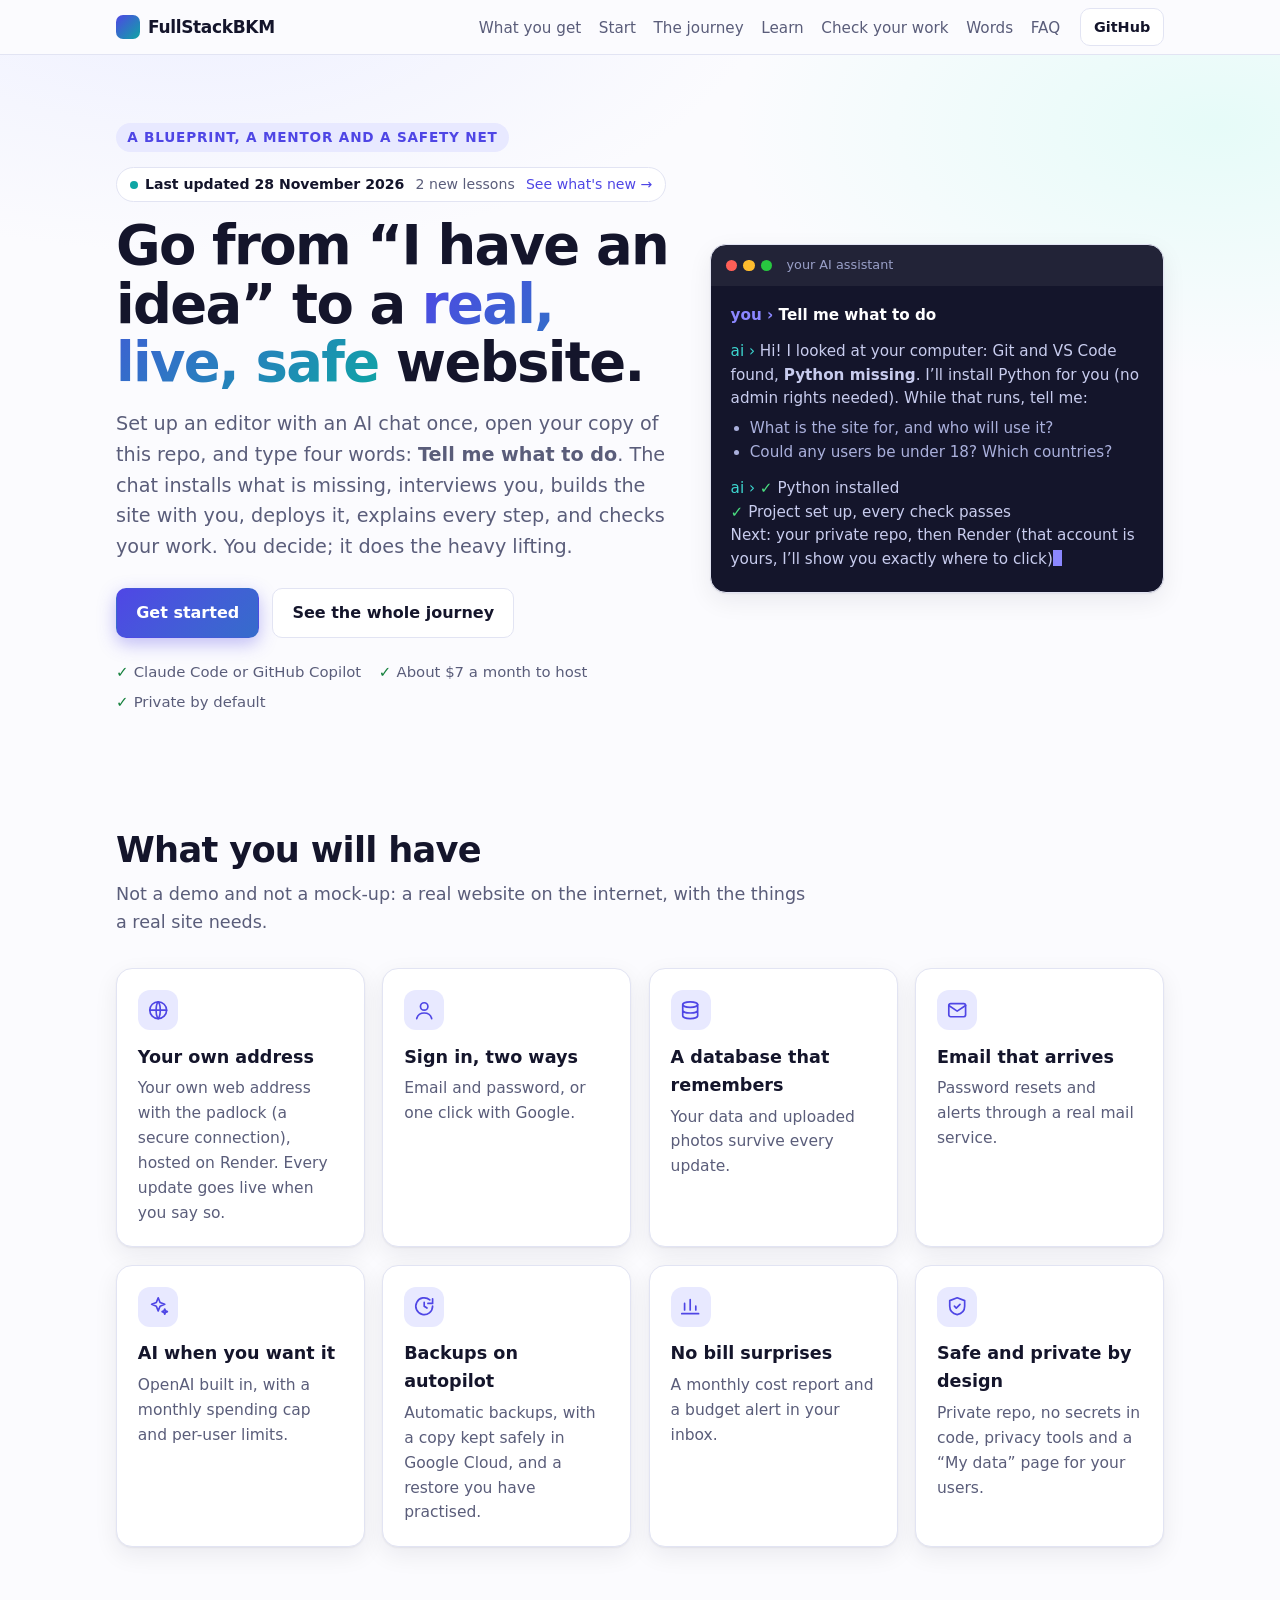
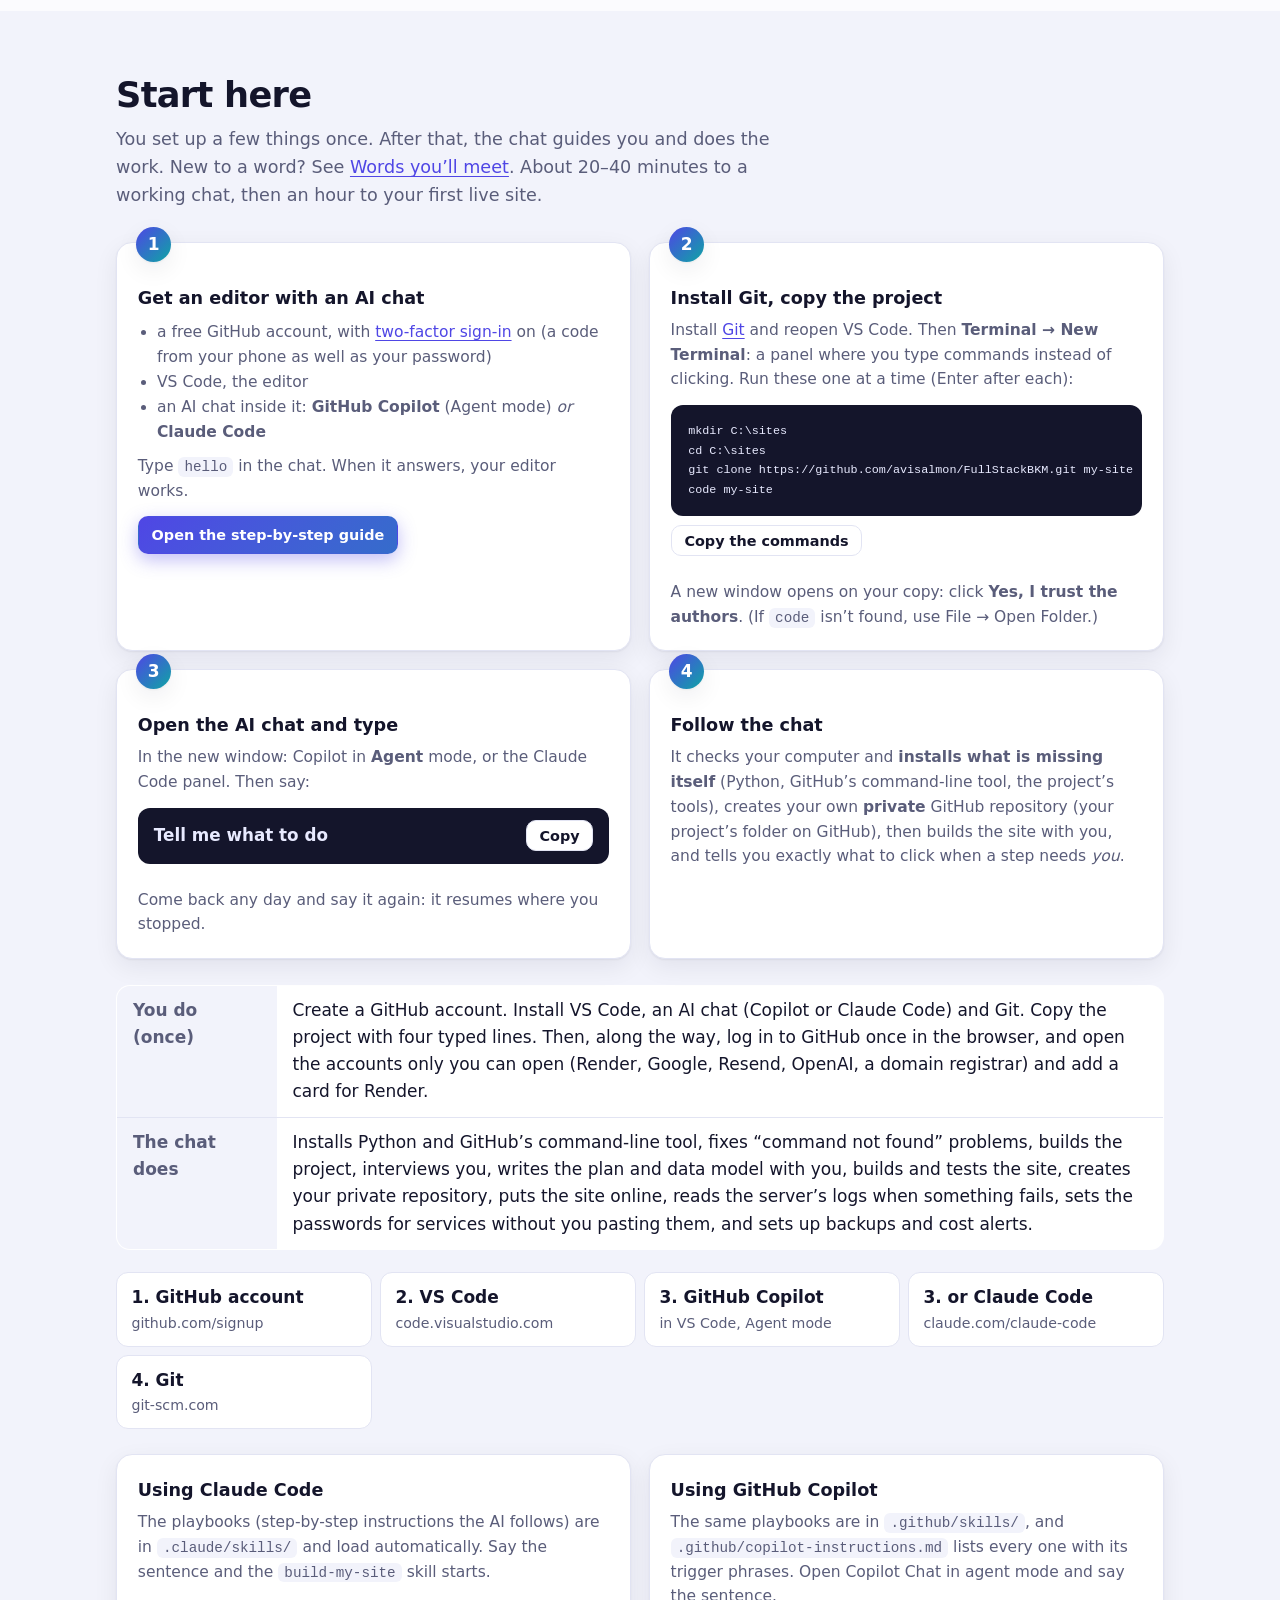
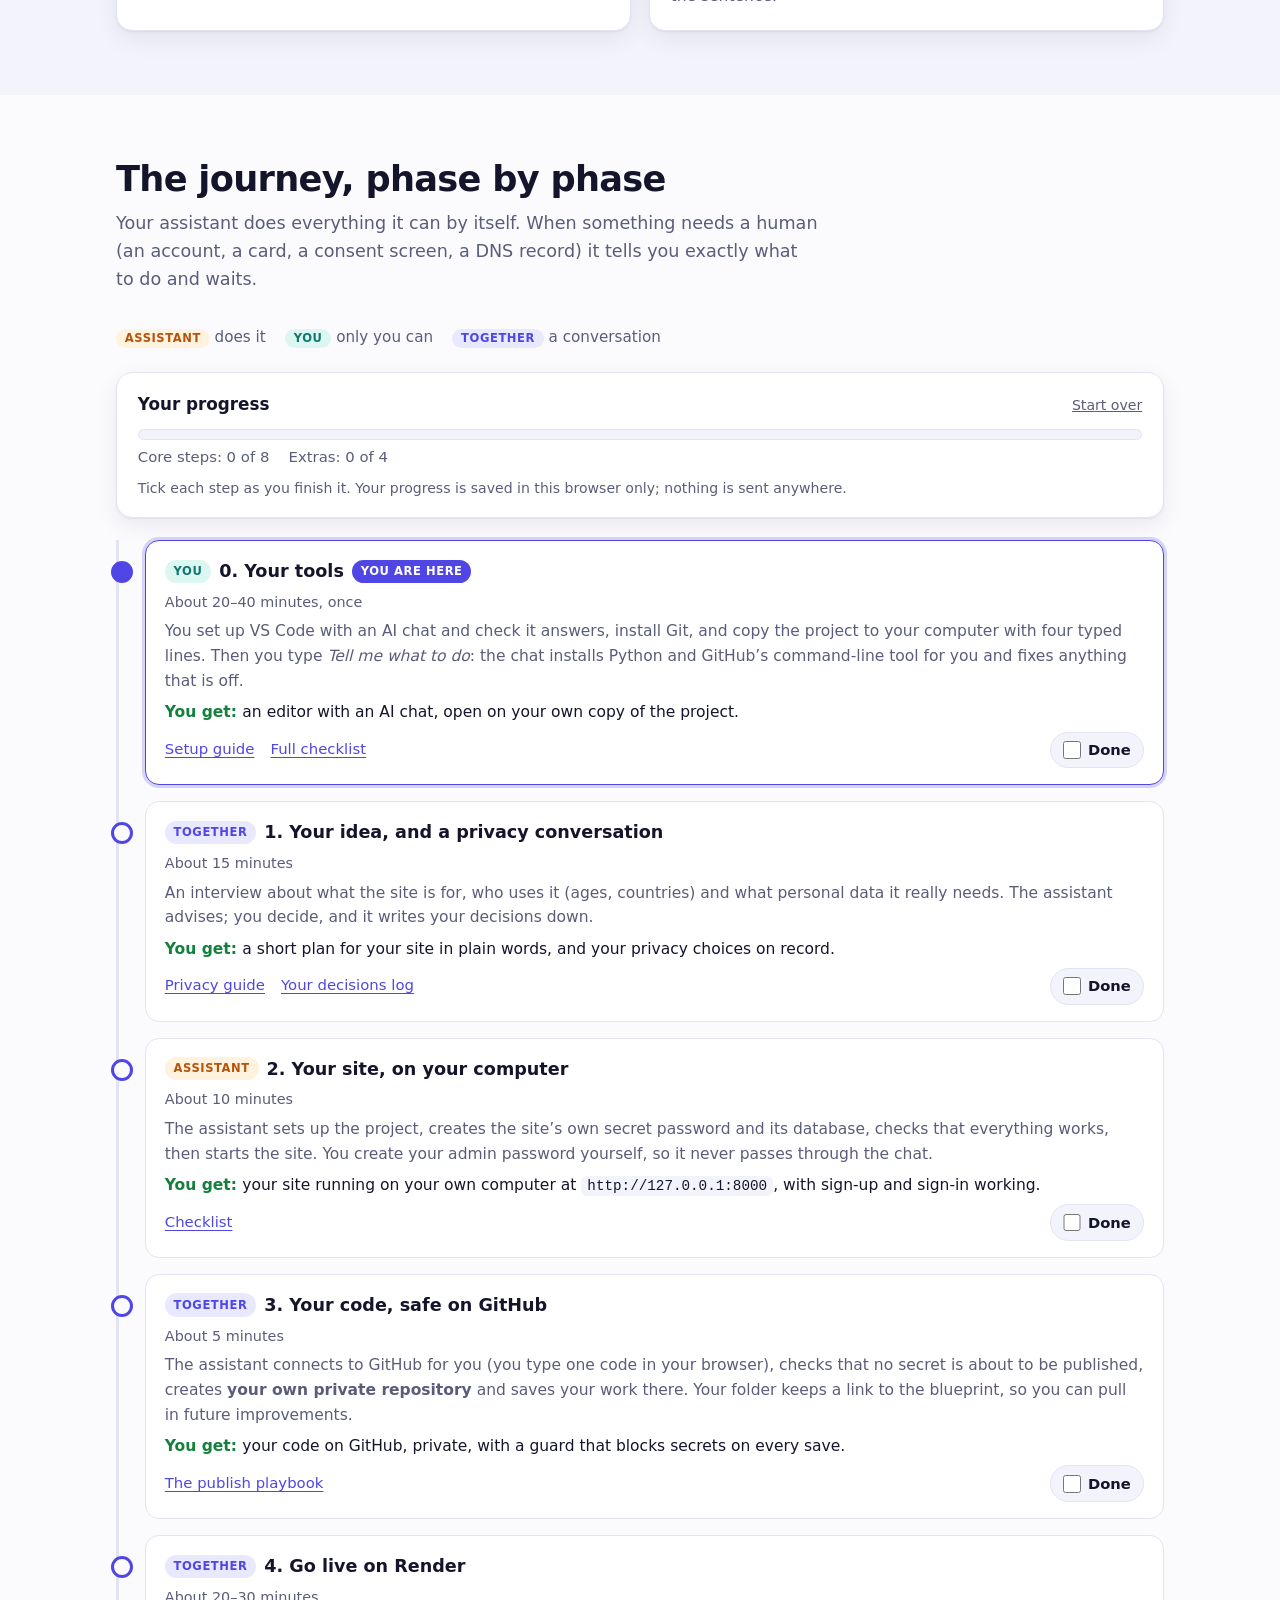
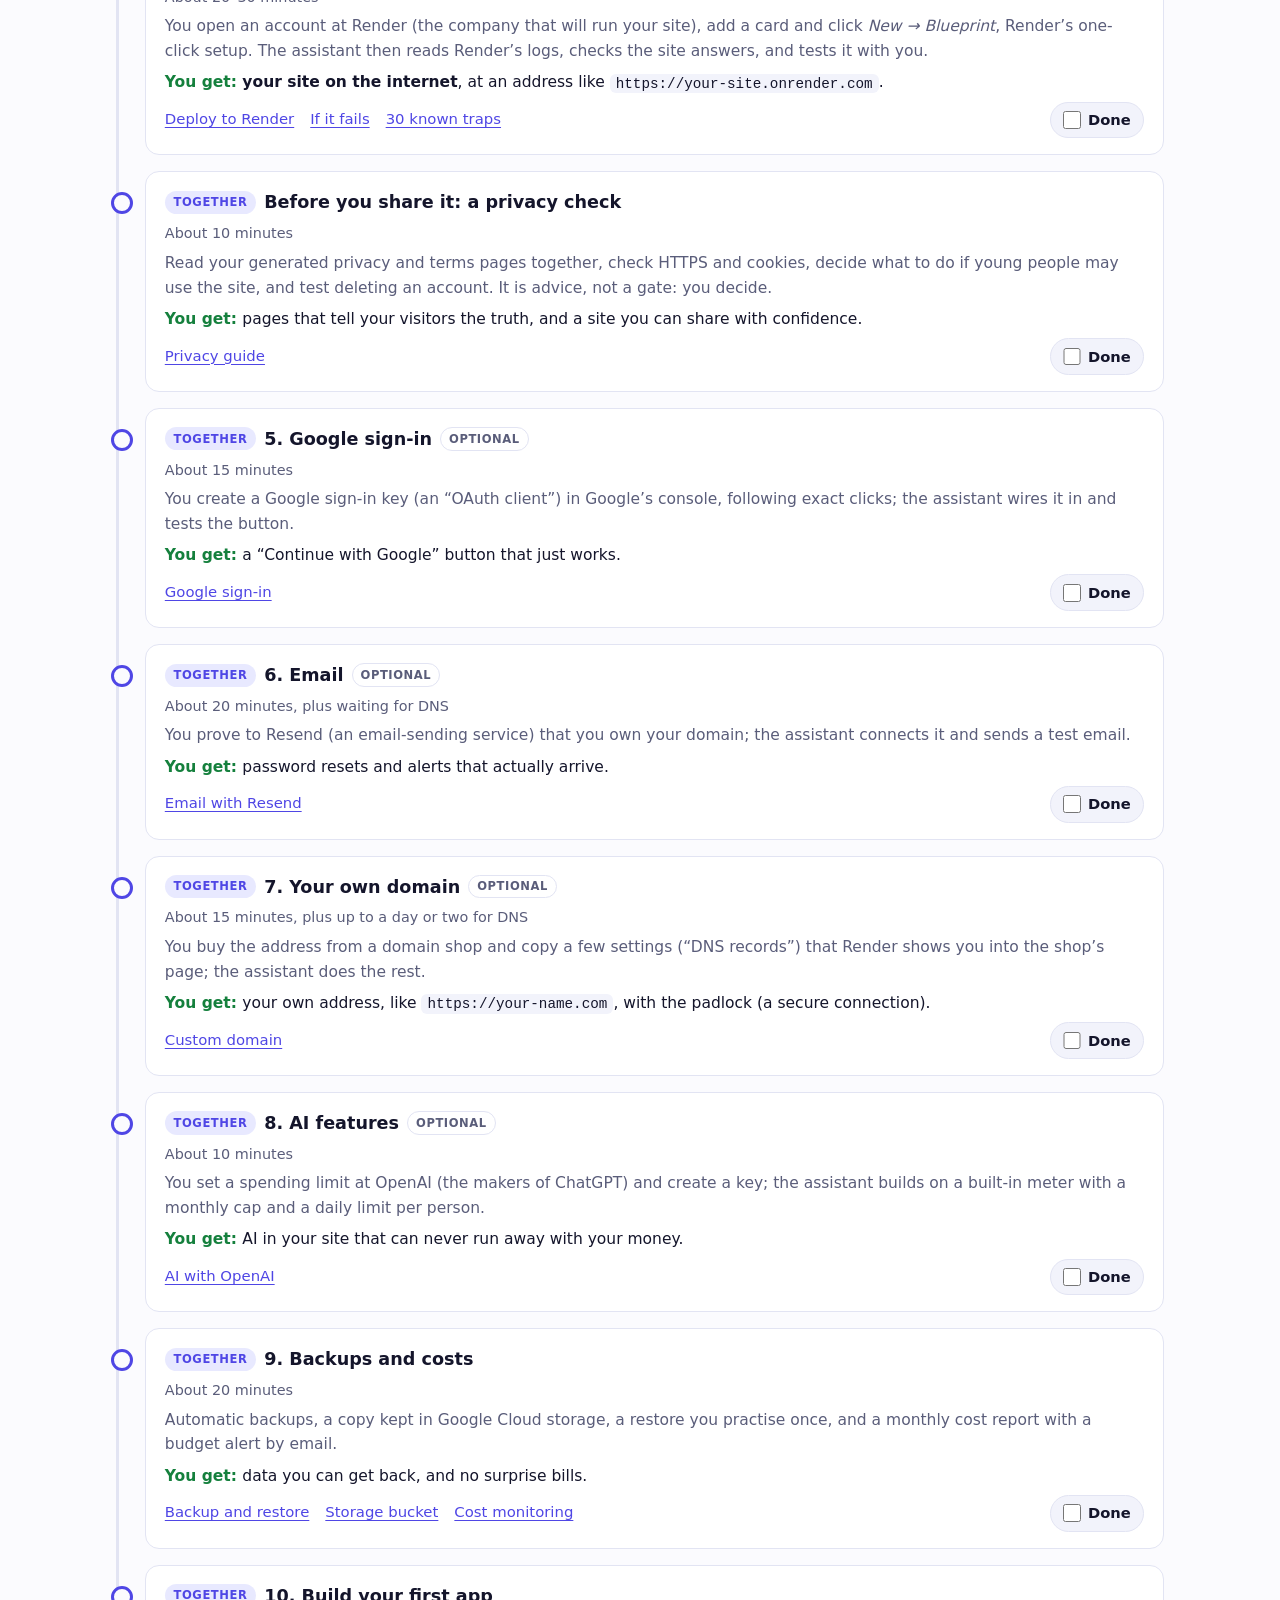
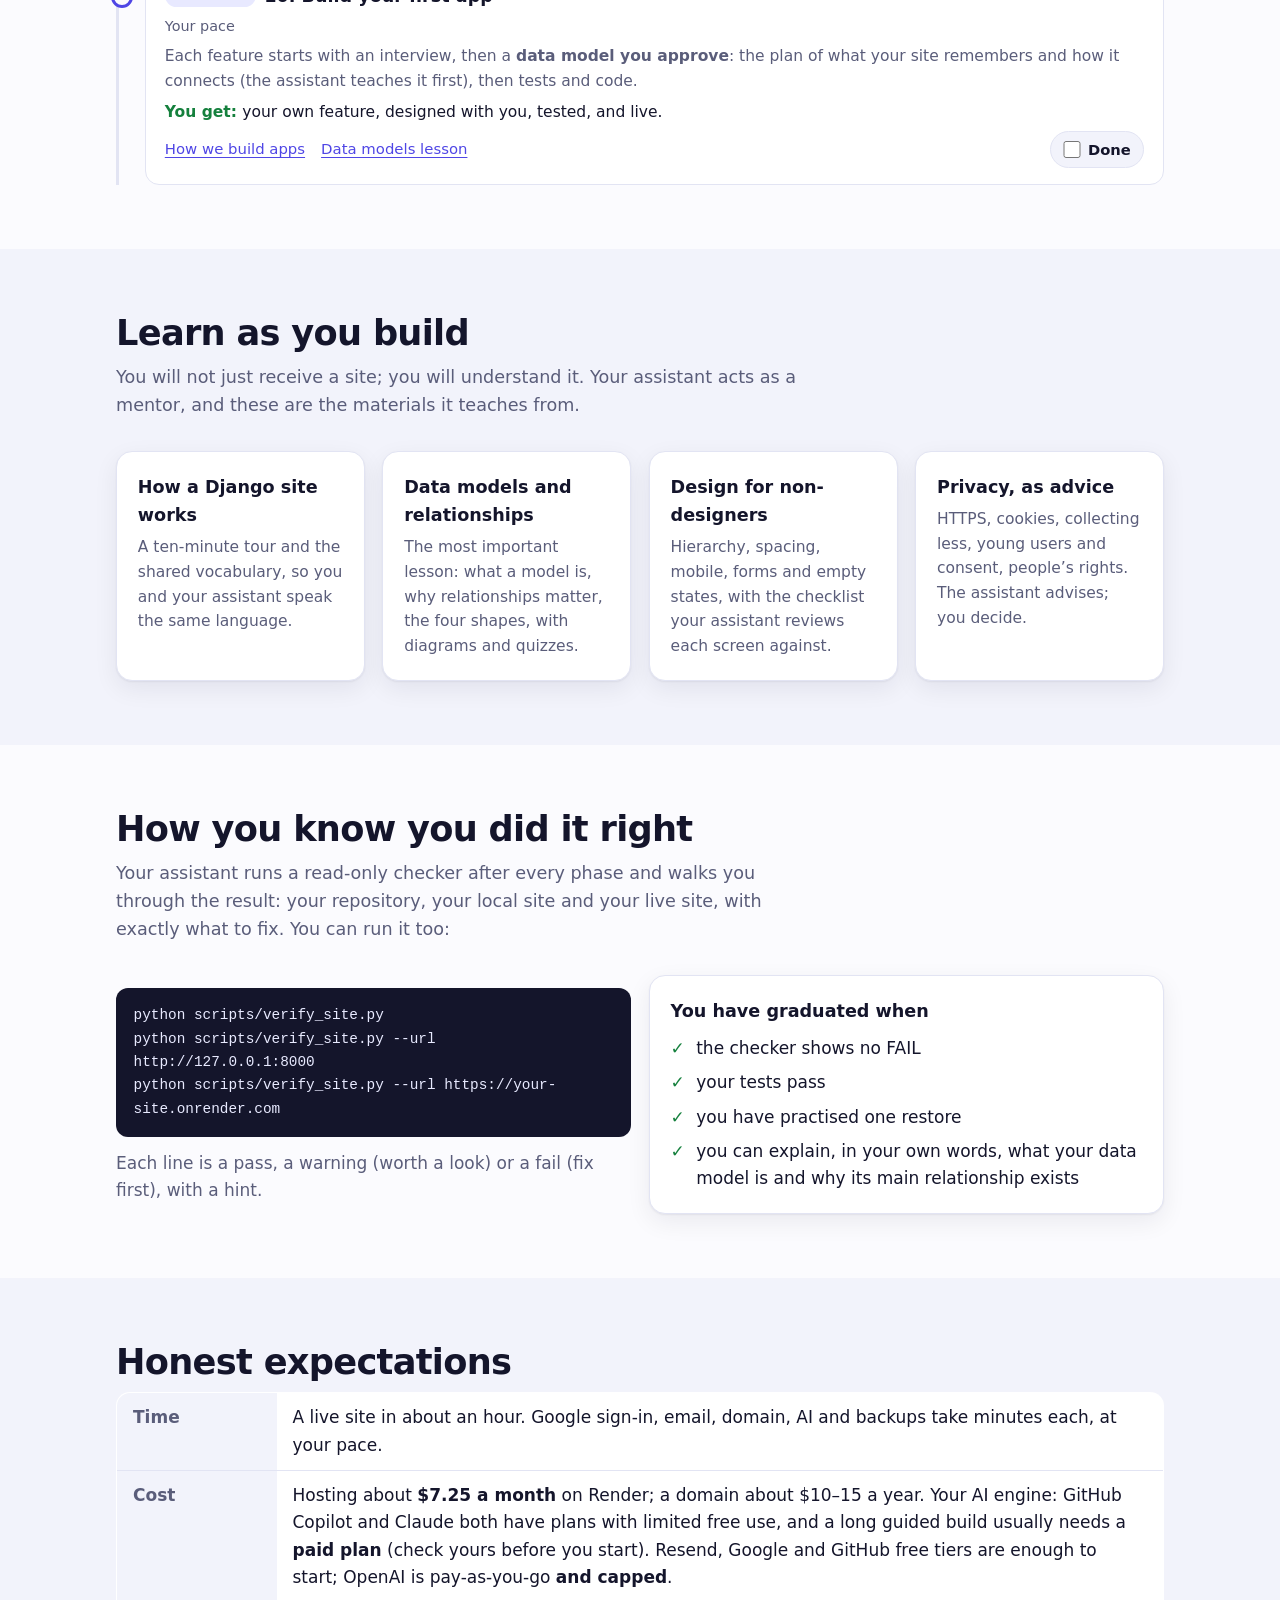
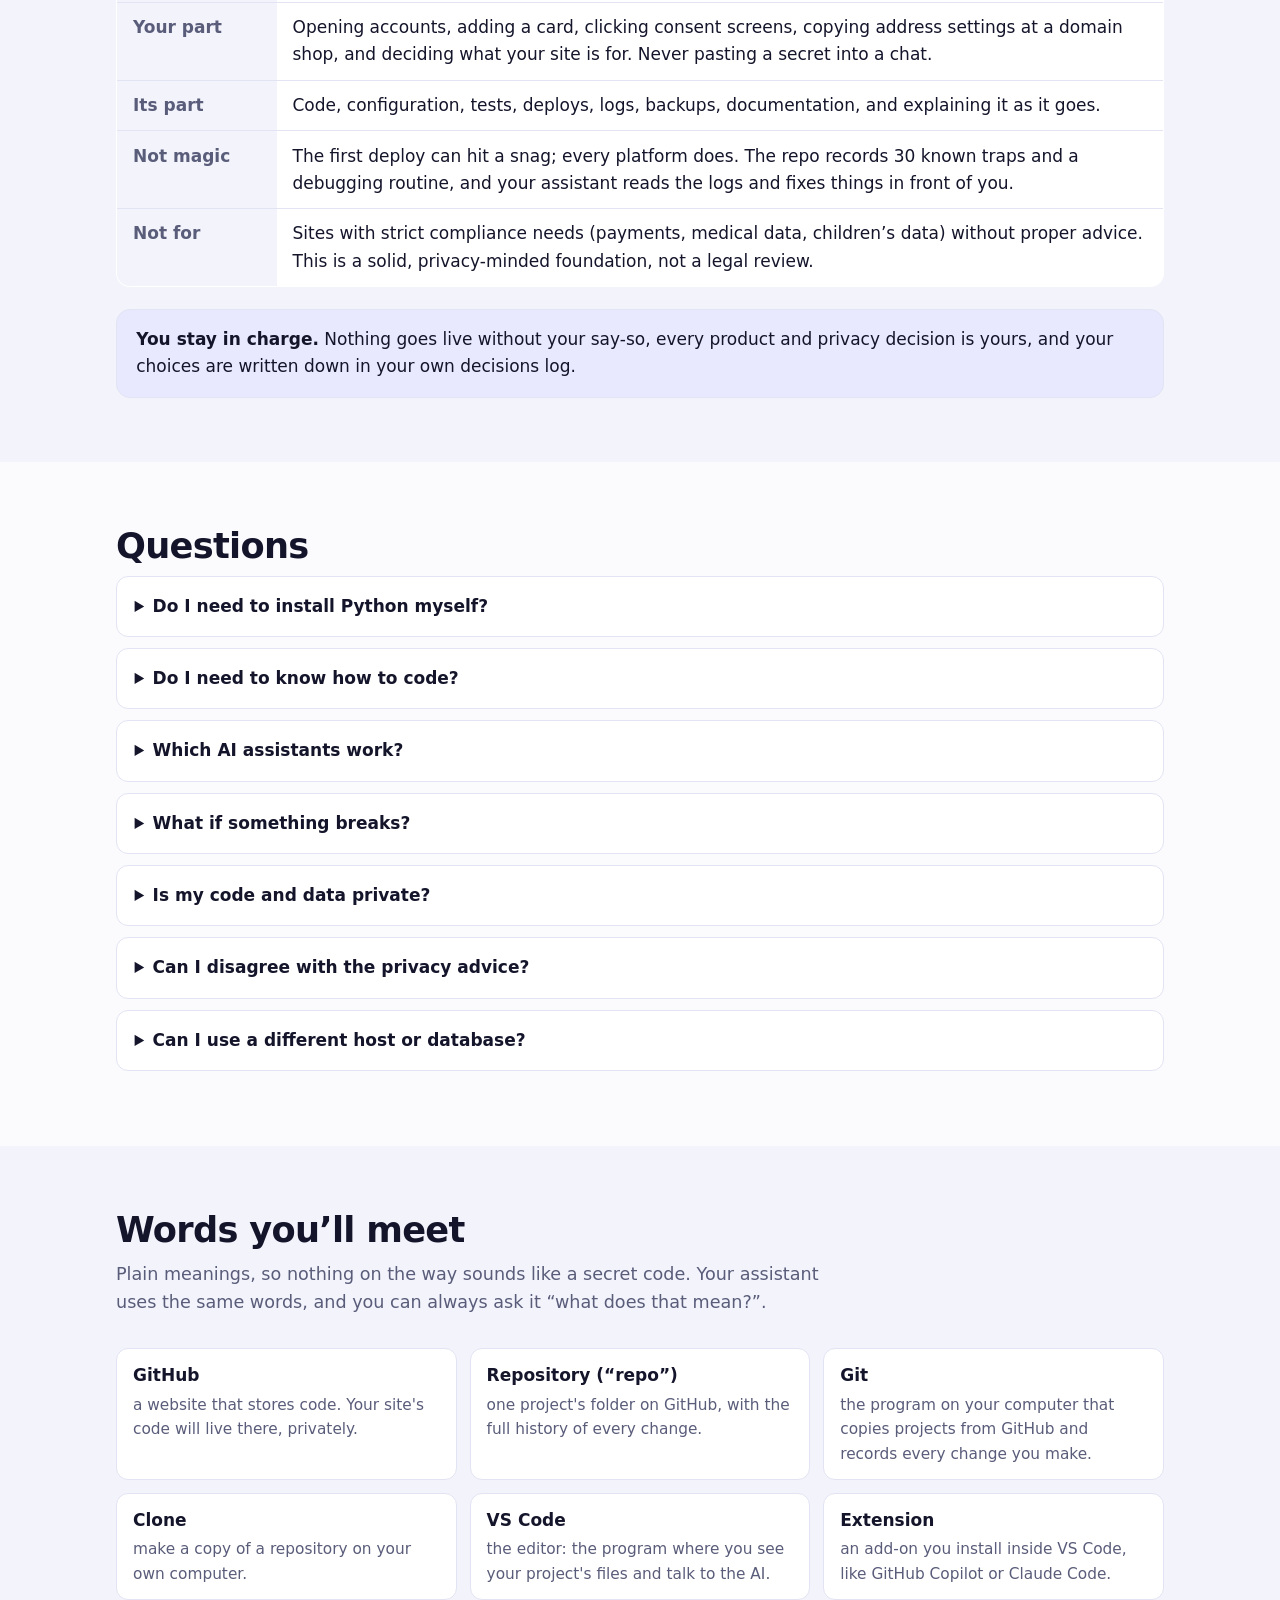
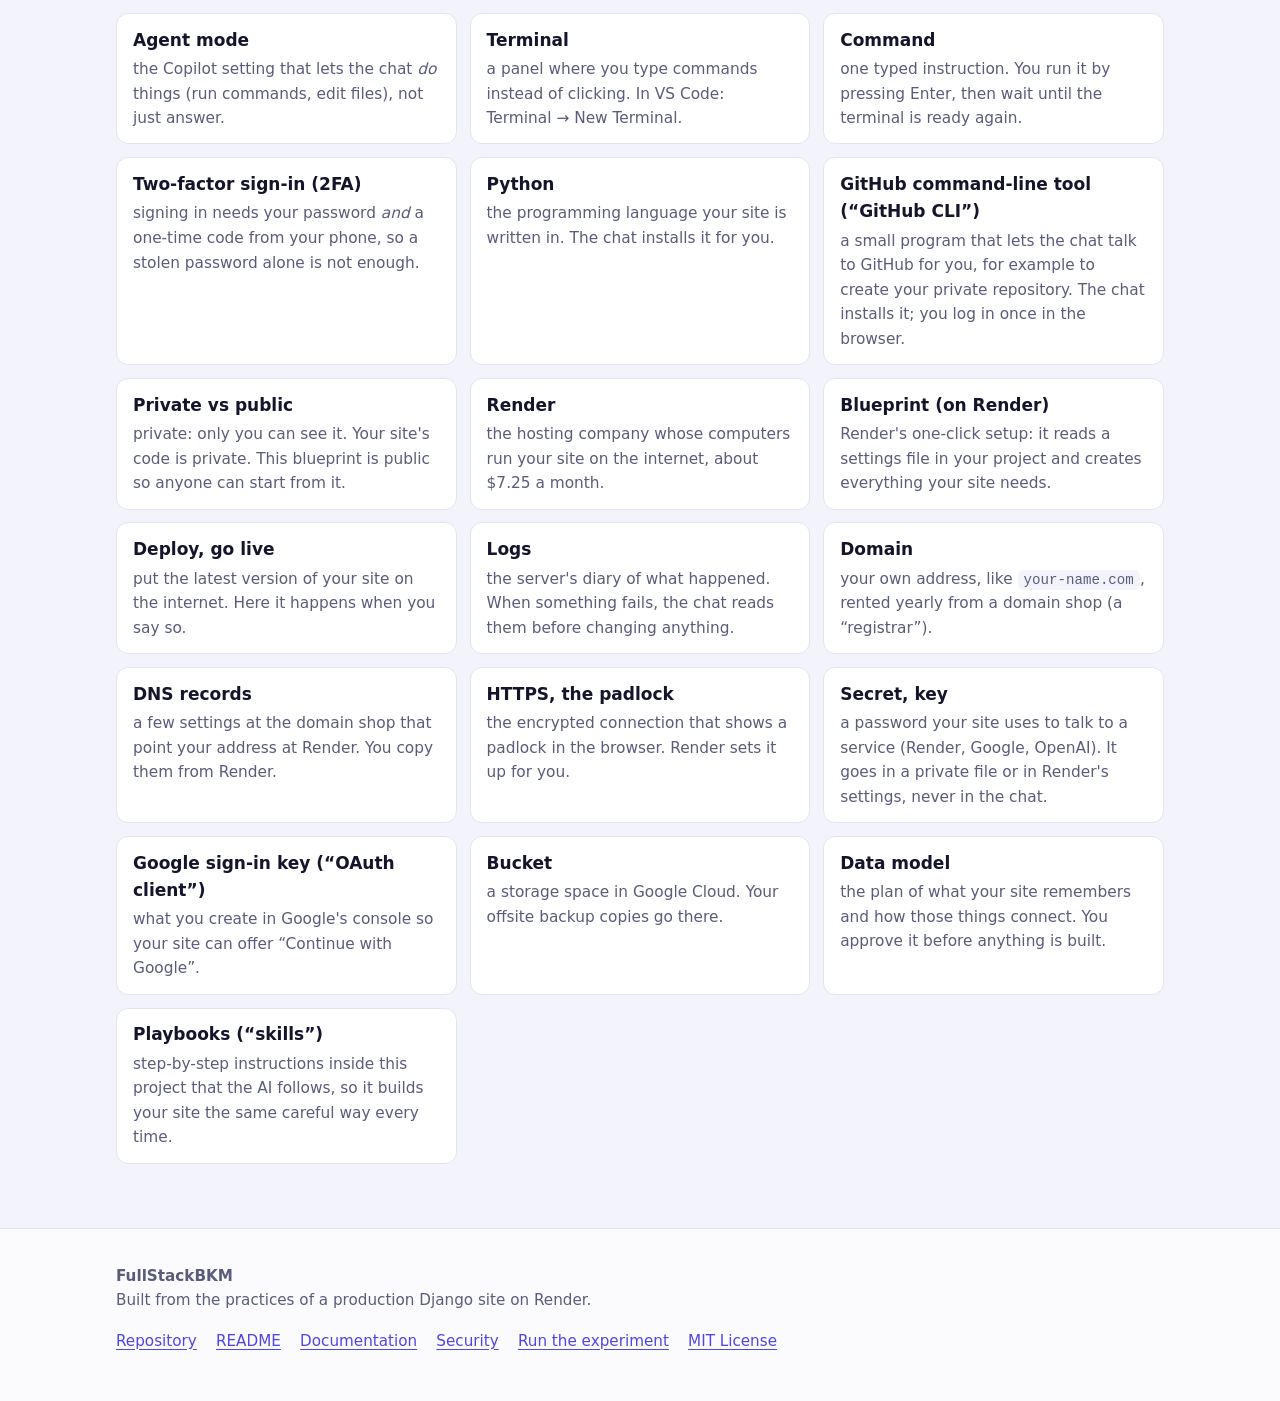
==== commit f45fc1d3: "Lesson 105: imported knowledge is unverified until each fact is checked Co-Authored-By: Claude Opus " ====
--- a/index.html
+++ b/index.html
@@ -224,7 +224,7 @@
   <div class="wrap">
     <div>
       <span class="eyebrow">A blueprint, a mentor and a safety net</span>
-      <!-- last-updated:start --><a class="updated" href="https://github.com/avisalmon/FullStackBKM/blob/main/docs/lessons_log.md"><b>Last updated 28 November 2026</b><span>1 new lesson</span><span>See what's new &rarr;</span></a><!-- last-updated:end -->
+      <!-- last-updated:start --><a class="updated" href="https://github.com/avisalmon/FullStackBKM/blob/main/docs/lessons_log.md"><b>Last updated 28 November 2026</b><span>2 new lessons</span><span>See what's new &rarr;</span></a><!-- last-updated:end -->
       <h1>Go from &ldquo;I have an idea&rdquo; to a <em>real, live, safe</em> website.</h1>
       <p class="lede">Set up an editor with an AI chat once, open your copy of this repo, and type four words: <strong>Tell me what to do</strong>. The chat installs what is missing, interviews you, builds the site with you, deploys it, explains every step, and checks your work. You decide; it does the heavy lifting.</p>
       <div class="cta">
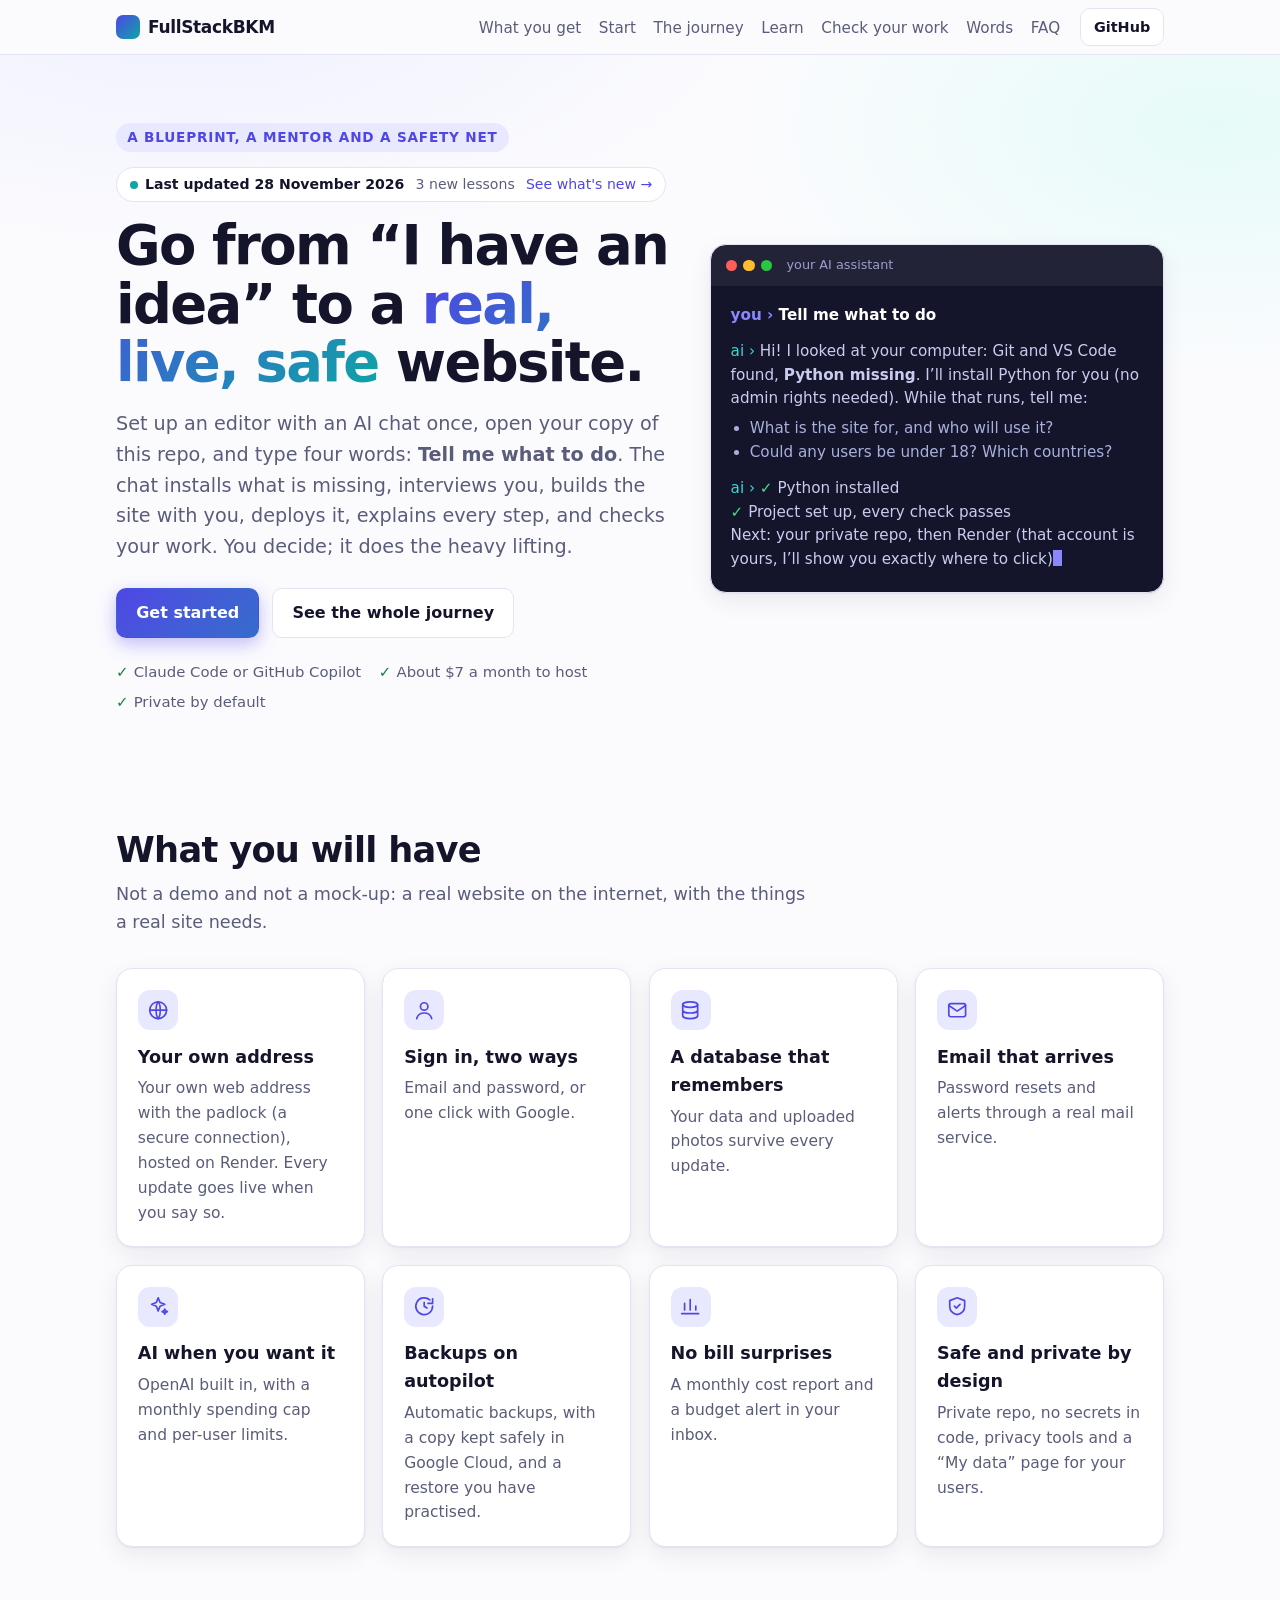
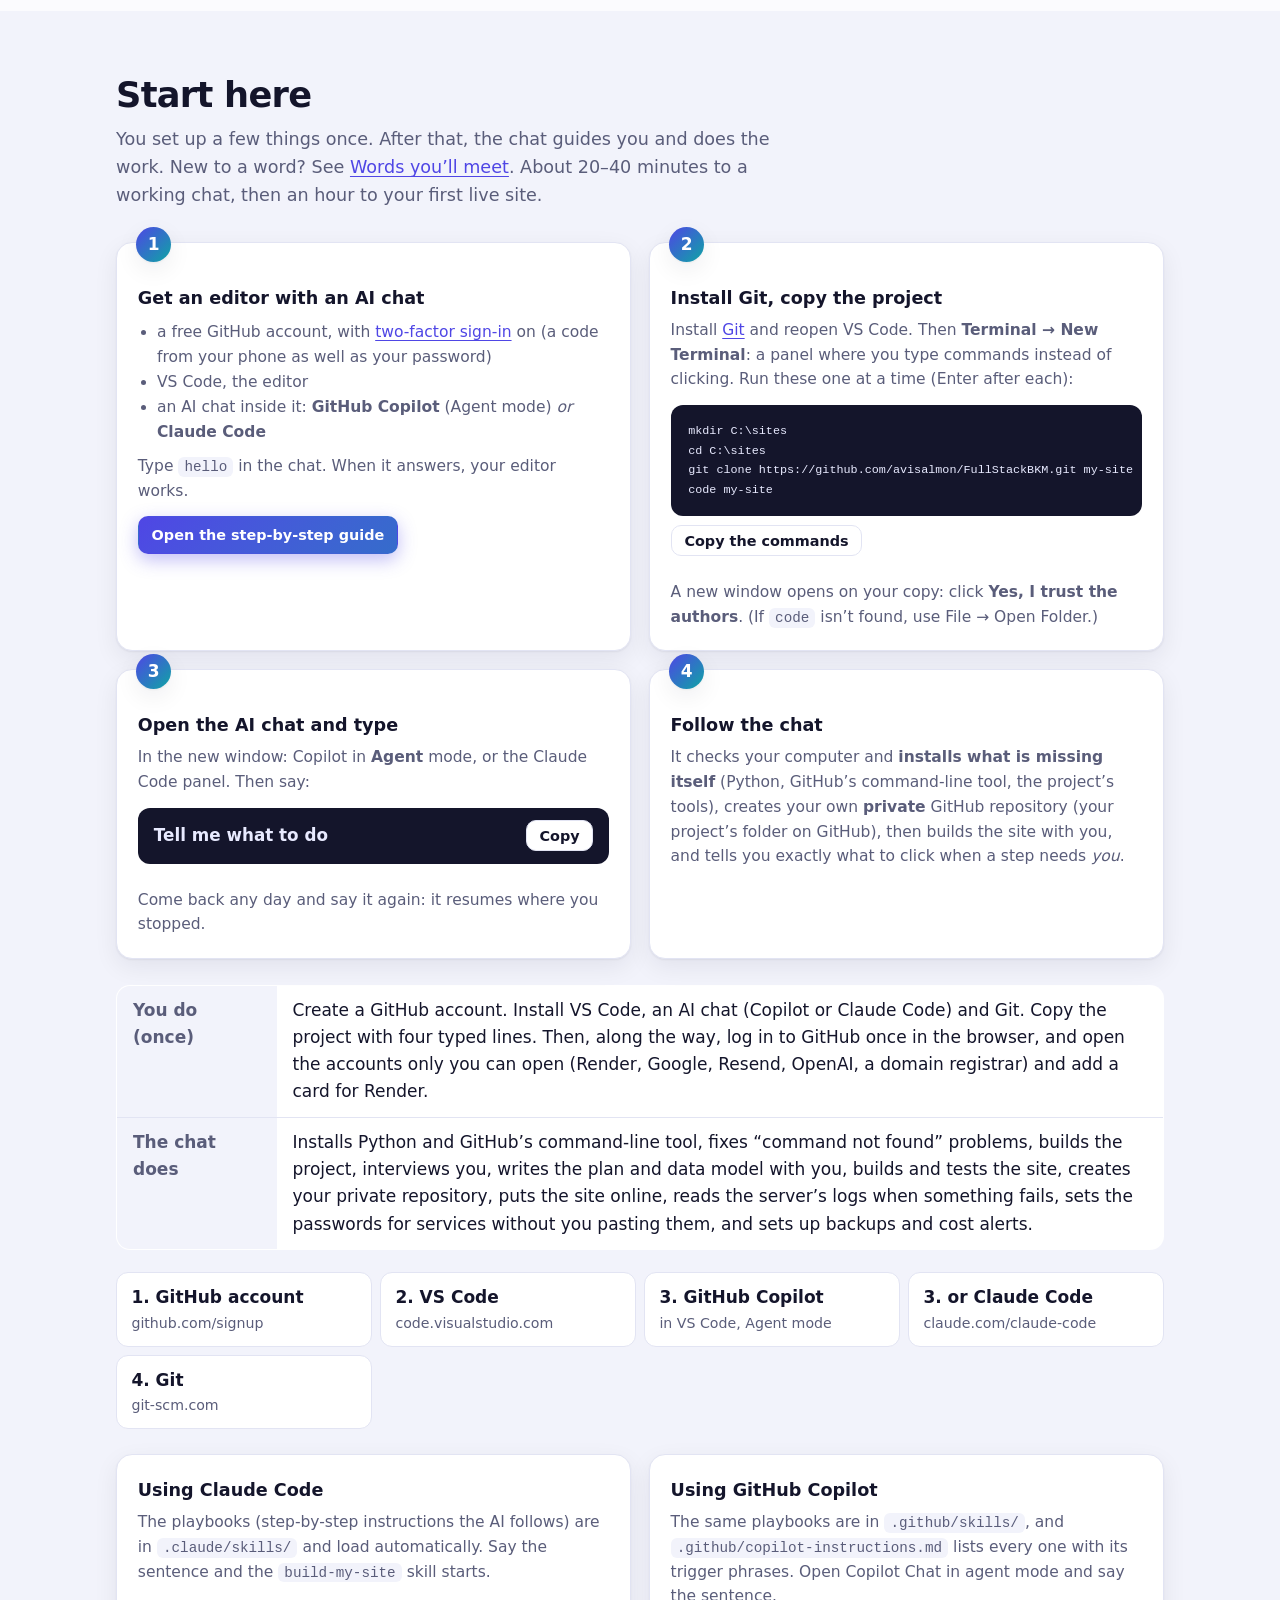
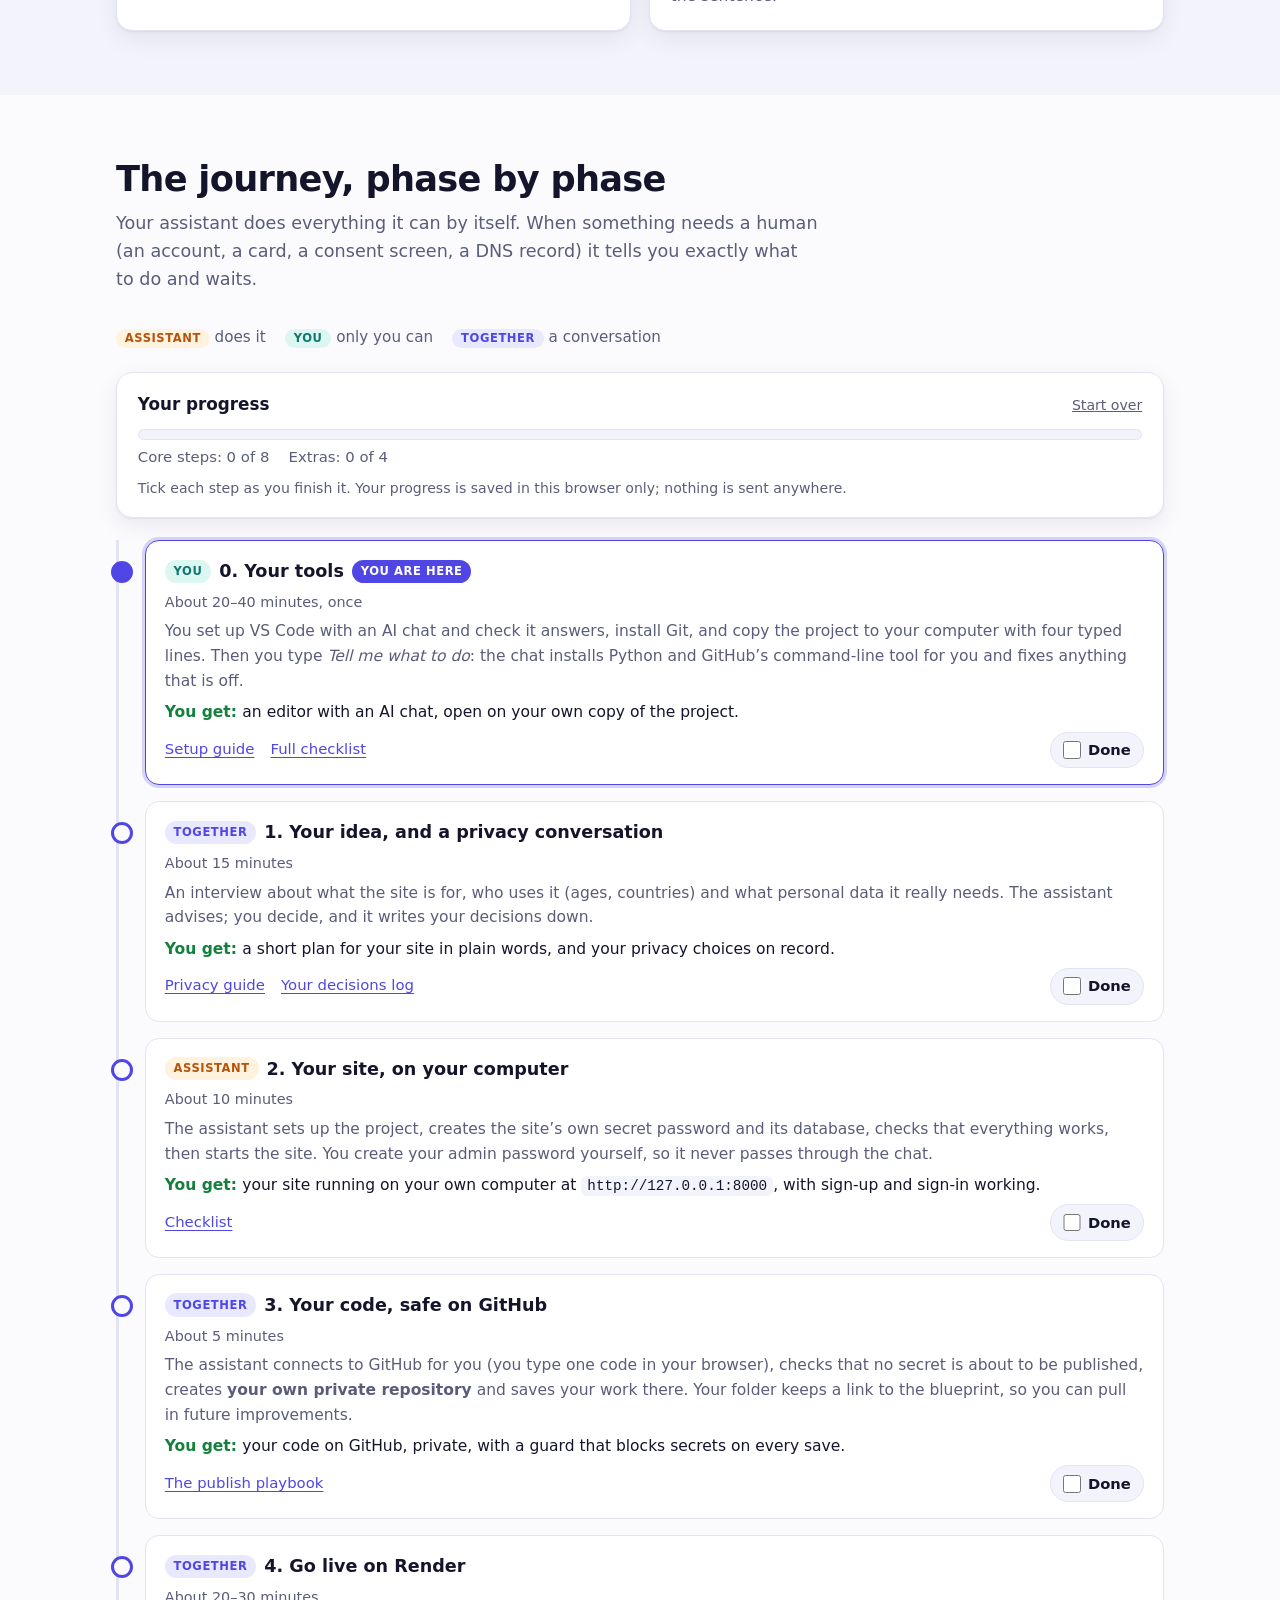
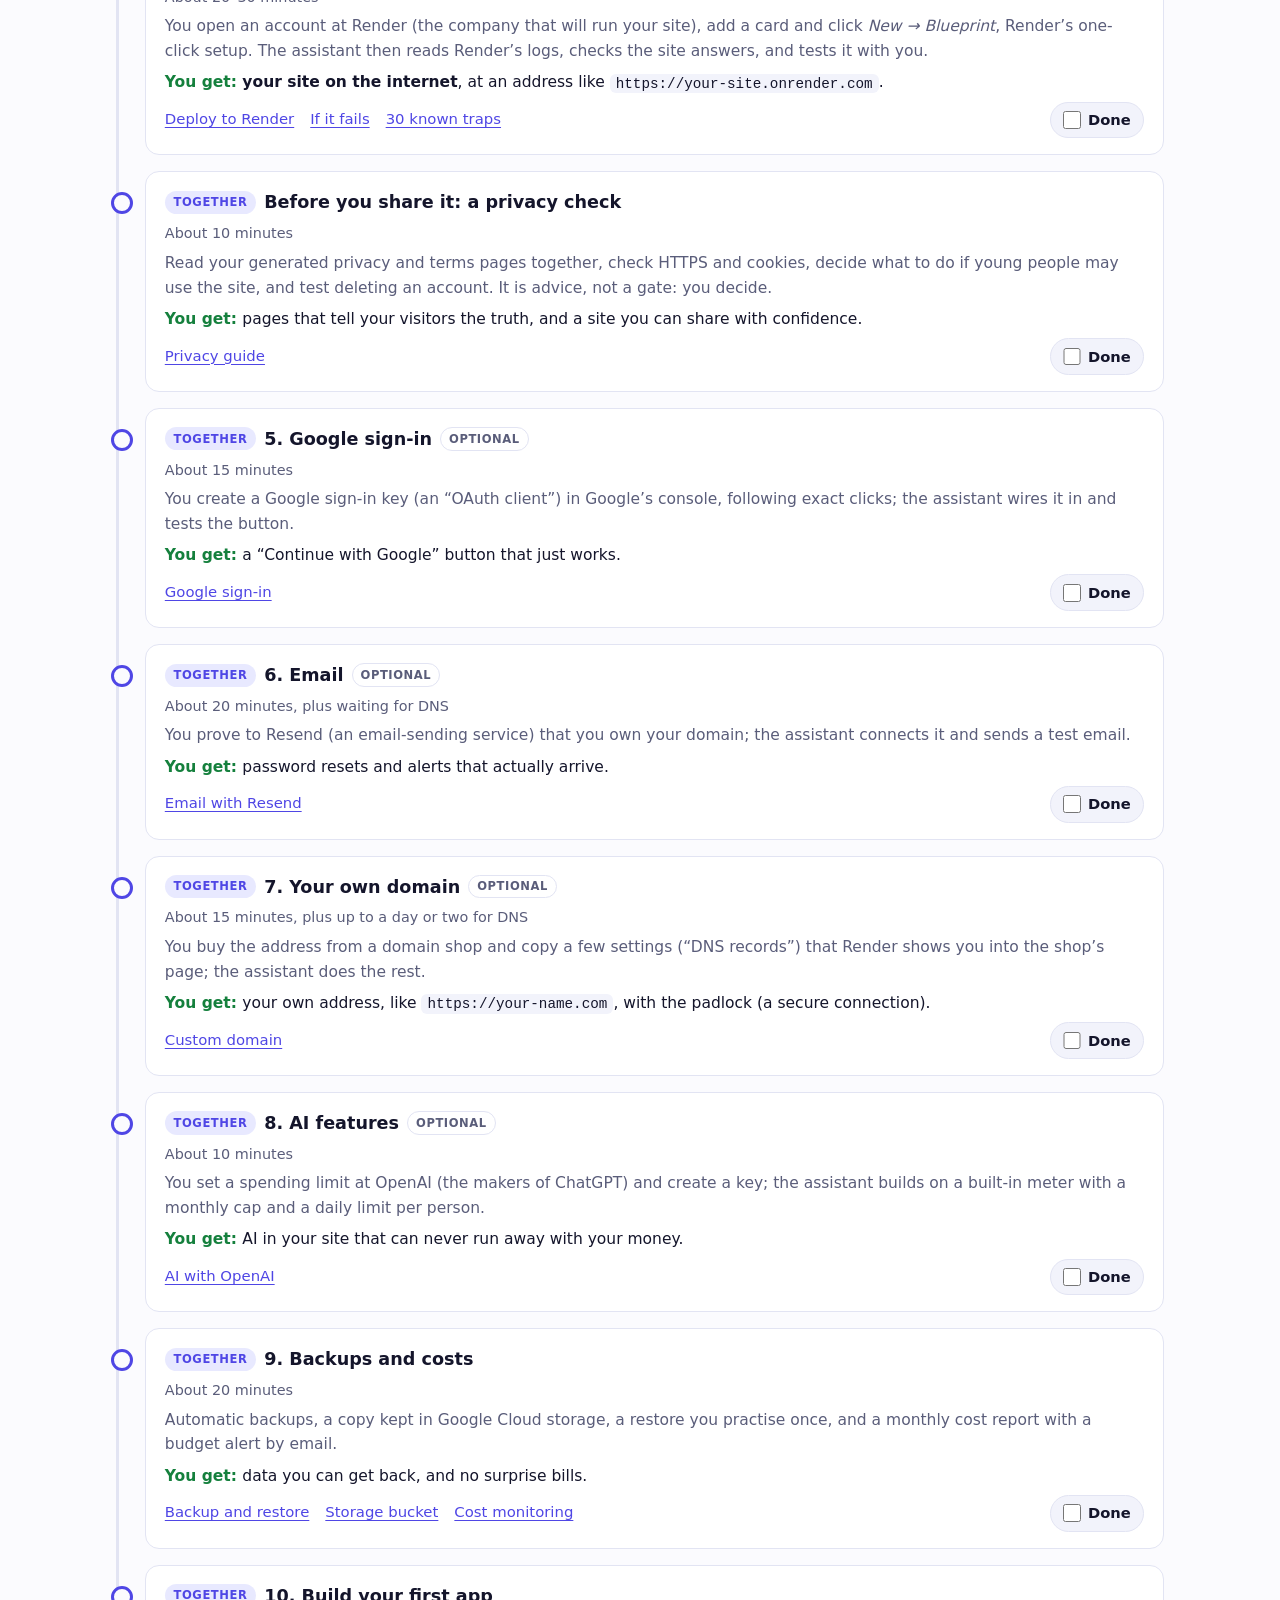
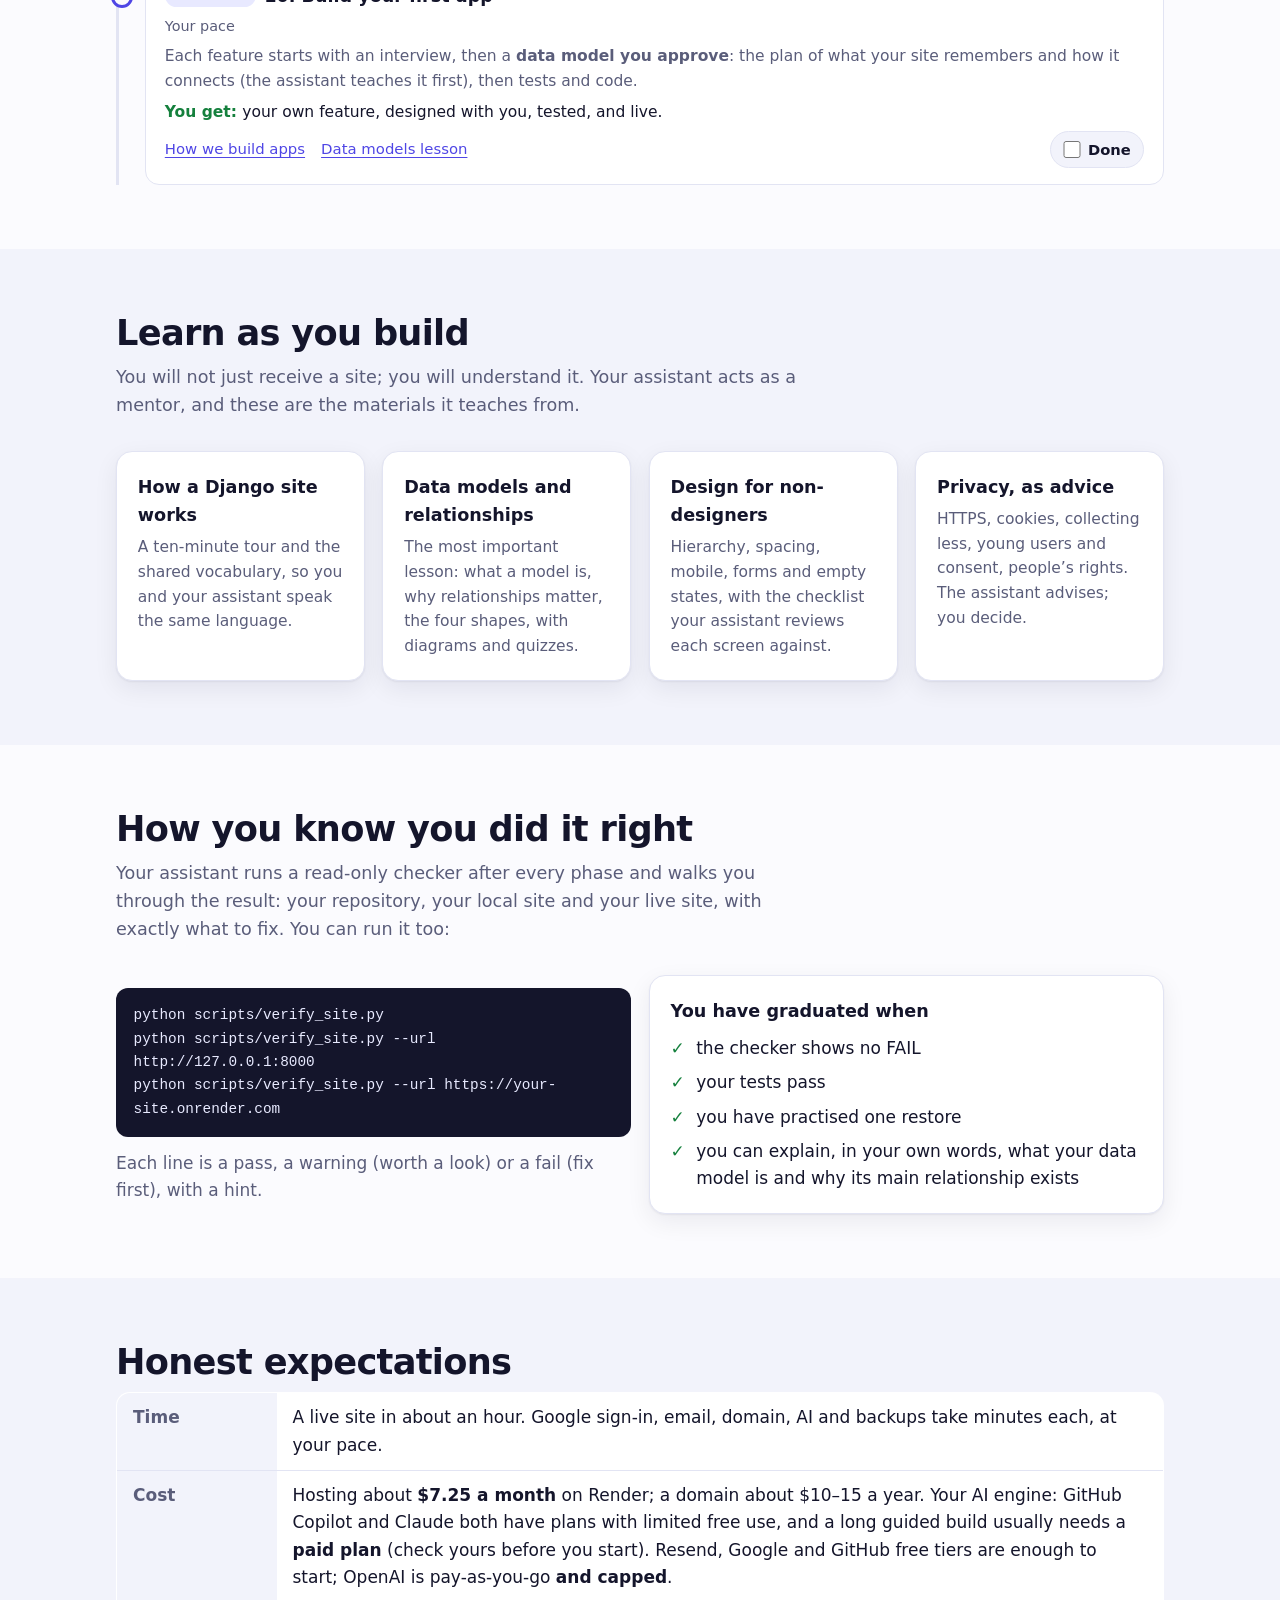
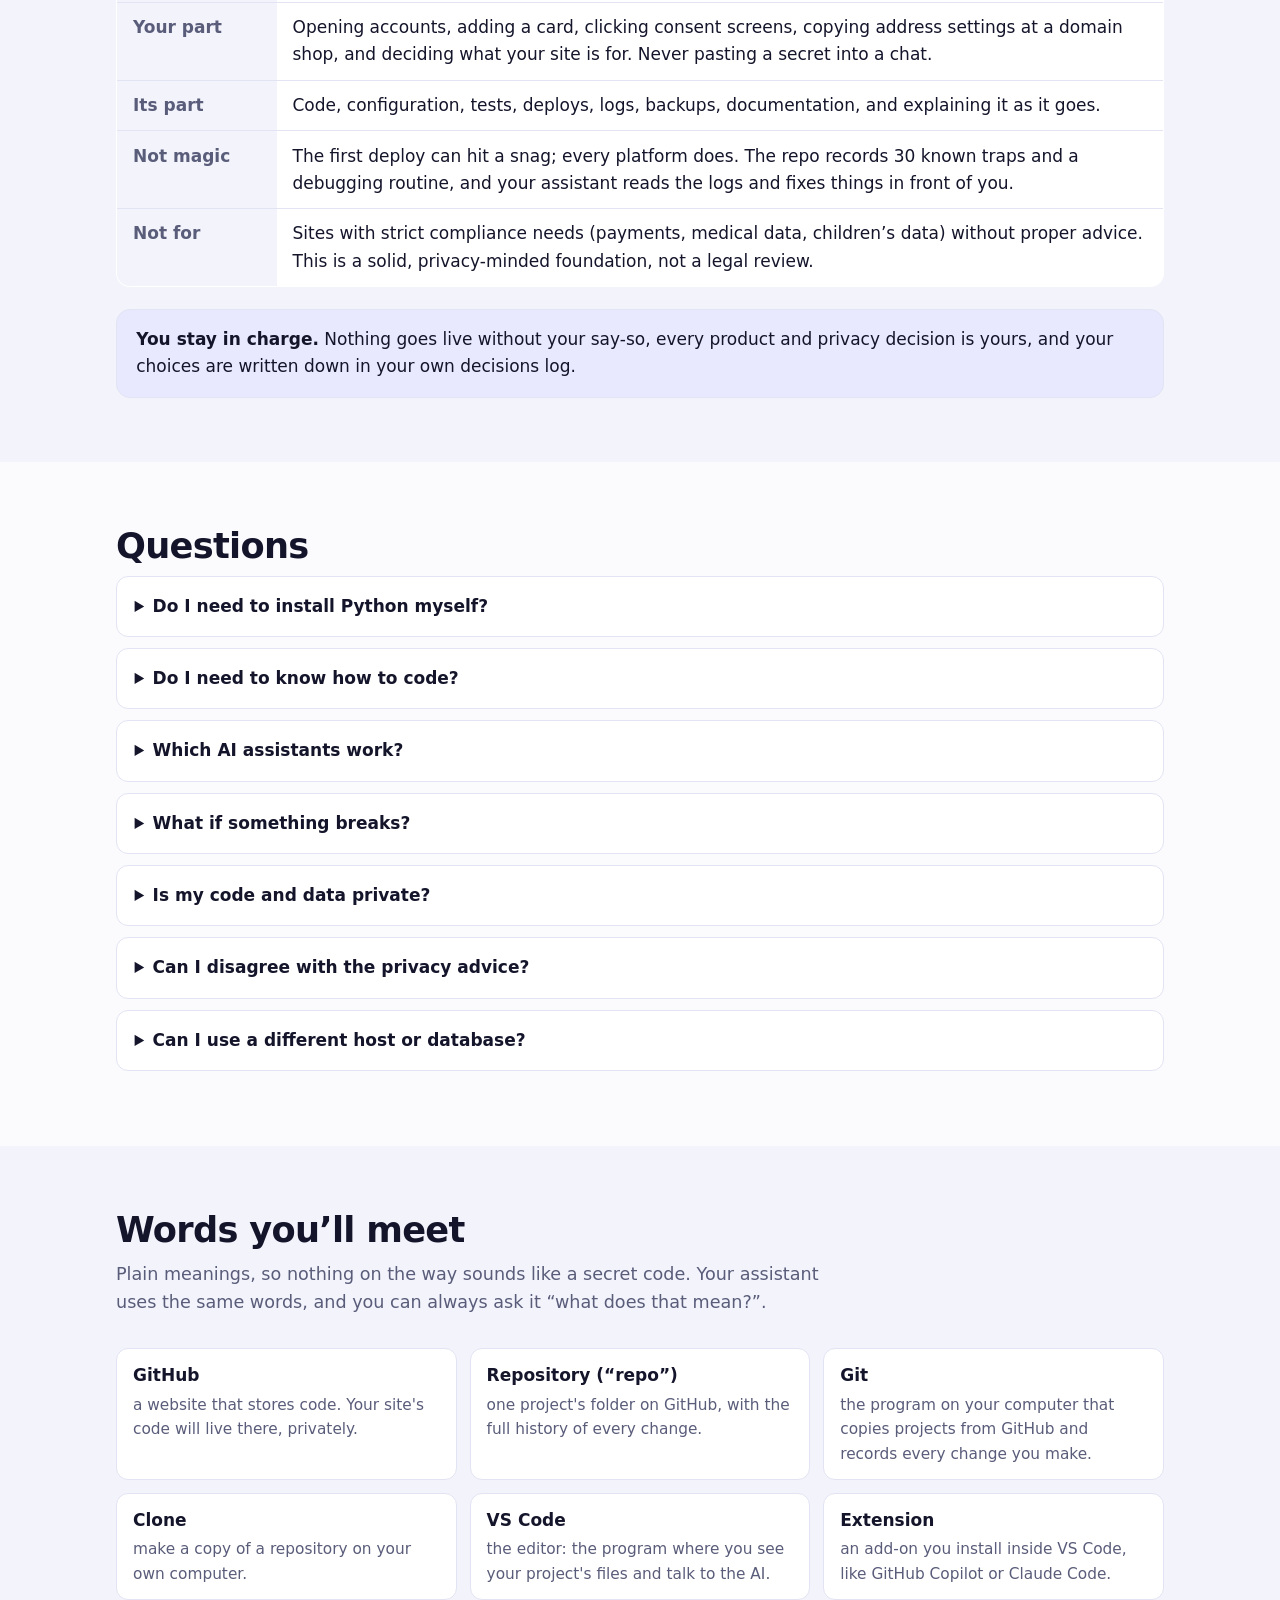
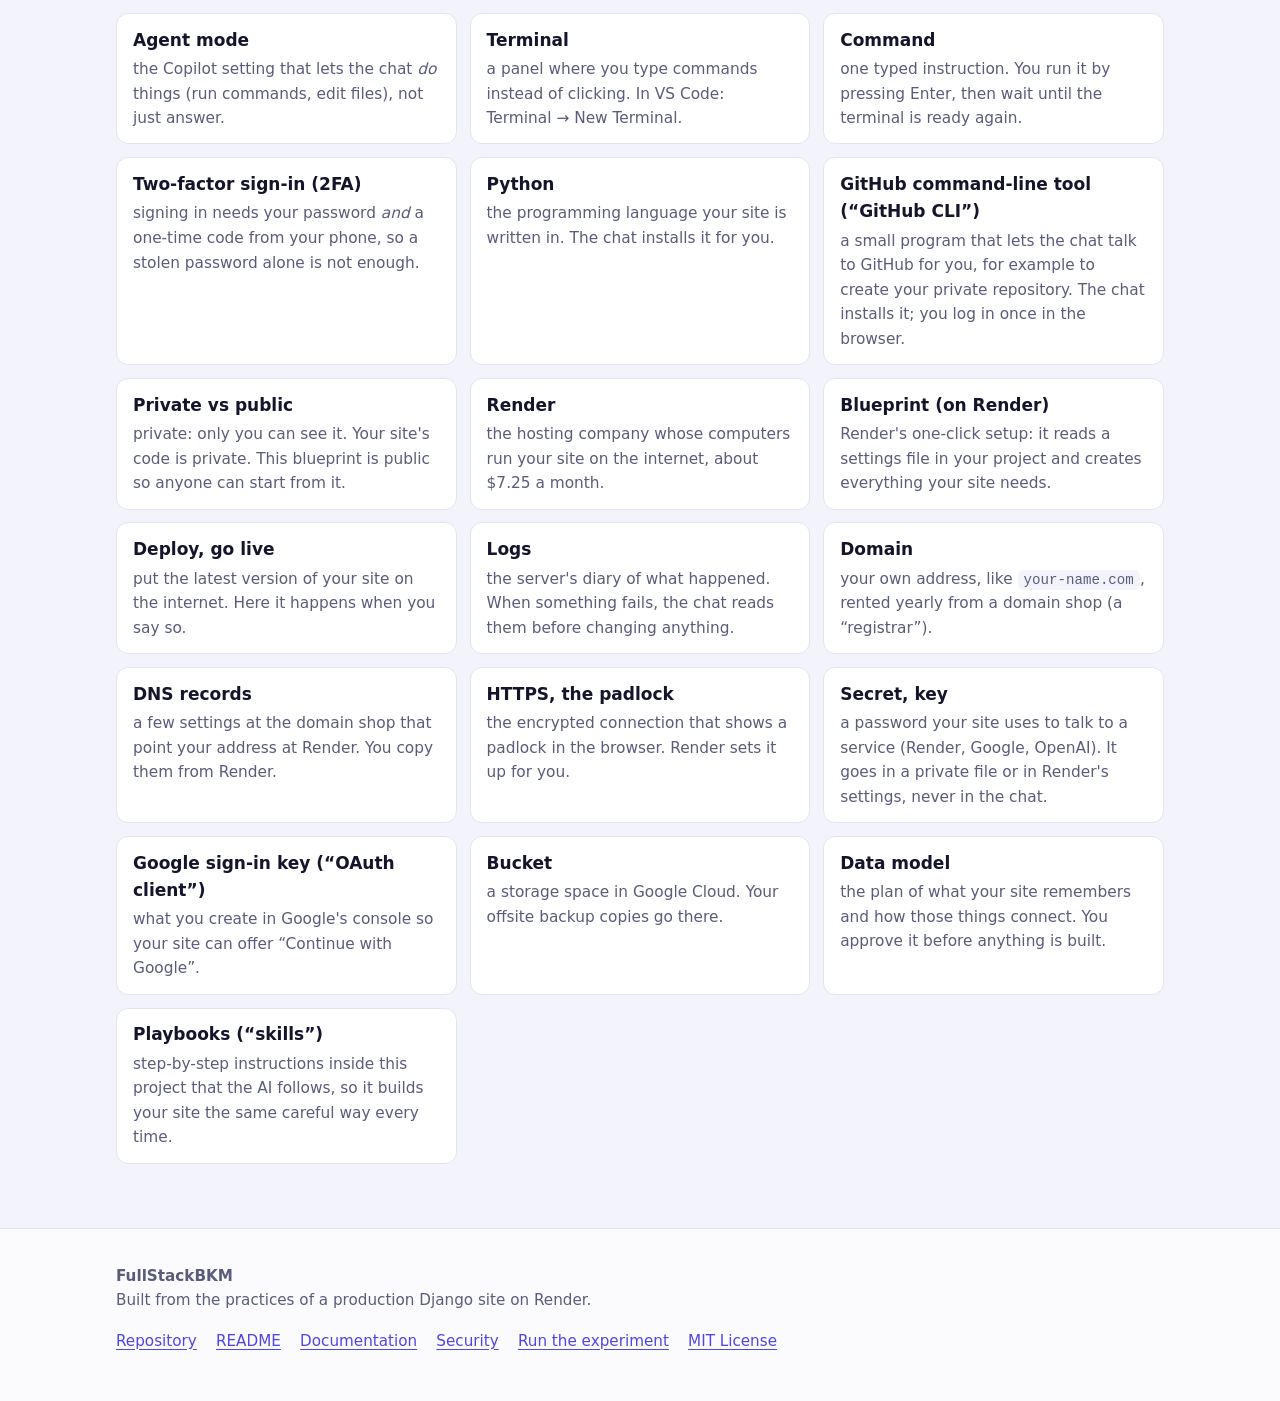
==== commit e0f2cf90: "mistake 106: a step that saves through its own copy leaves the caller's copy stale" ====
--- a/index.html
+++ b/index.html
@@ -224,7 +224,7 @@
   <div class="wrap">
     <div>
       <span class="eyebrow">A blueprint, a mentor and a safety net</span>
-      <!-- last-updated:start --><a class="updated" href="https://github.com/avisalmon/FullStackBKM/blob/main/docs/lessons_log.md"><b>Last updated 28 November 2026</b><span>2 new lessons</span><span>See what's new &rarr;</span></a><!-- last-updated:end -->
+      <!-- last-updated:start --><a class="updated" href="https://github.com/avisalmon/FullStackBKM/blob/main/docs/lessons_log.md"><b>Last updated 28 November 2026</b><span>3 new lessons</span><span>See what's new &rarr;</span></a><!-- last-updated:end -->
       <h1>Go from &ldquo;I have an idea&rdquo; to a <em>real, live, safe</em> website.</h1>
       <p class="lede">Set up an editor with an AI chat once, open your copy of this repo, and type four words: <strong>Tell me what to do</strong>. The chat installs what is missing, interviews you, builds the site with you, deploys it, explains every step, and checks your work. You decide; it does the heavy lifting.</p>
       <div class="cta">
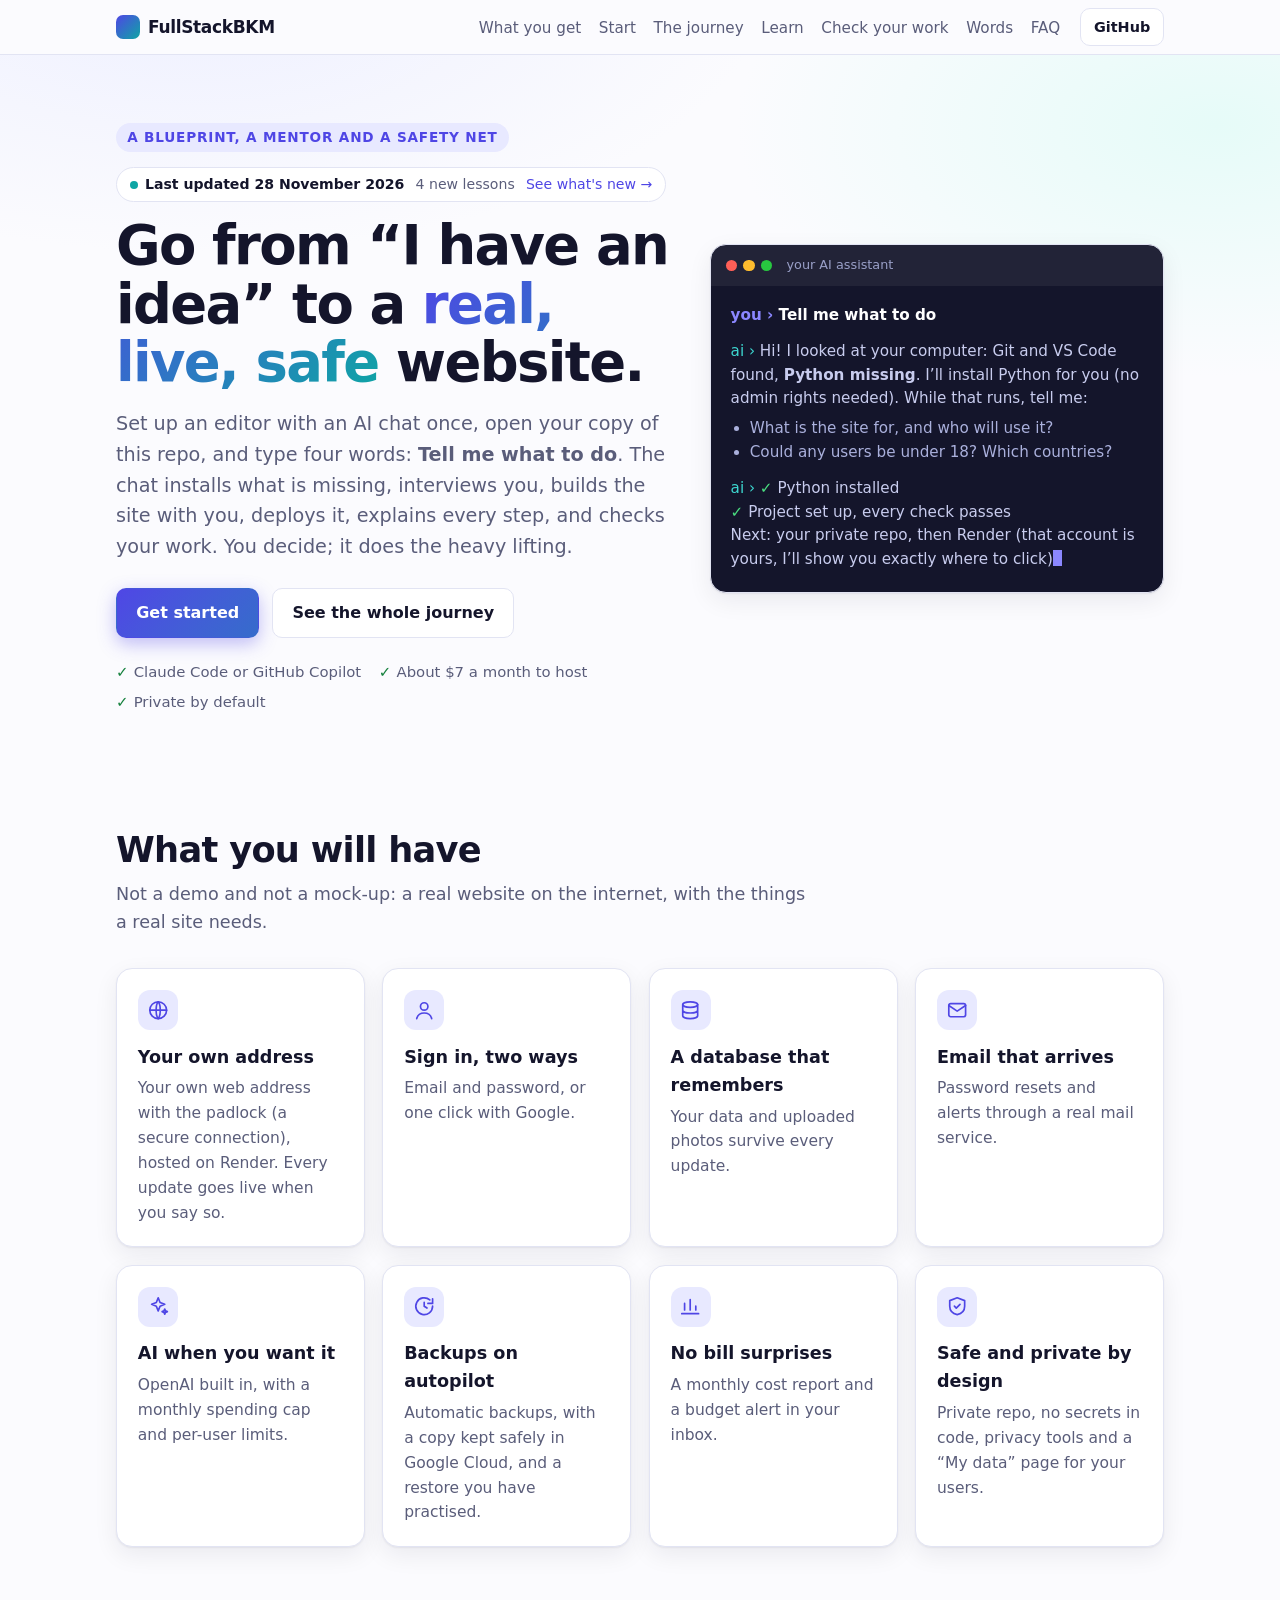
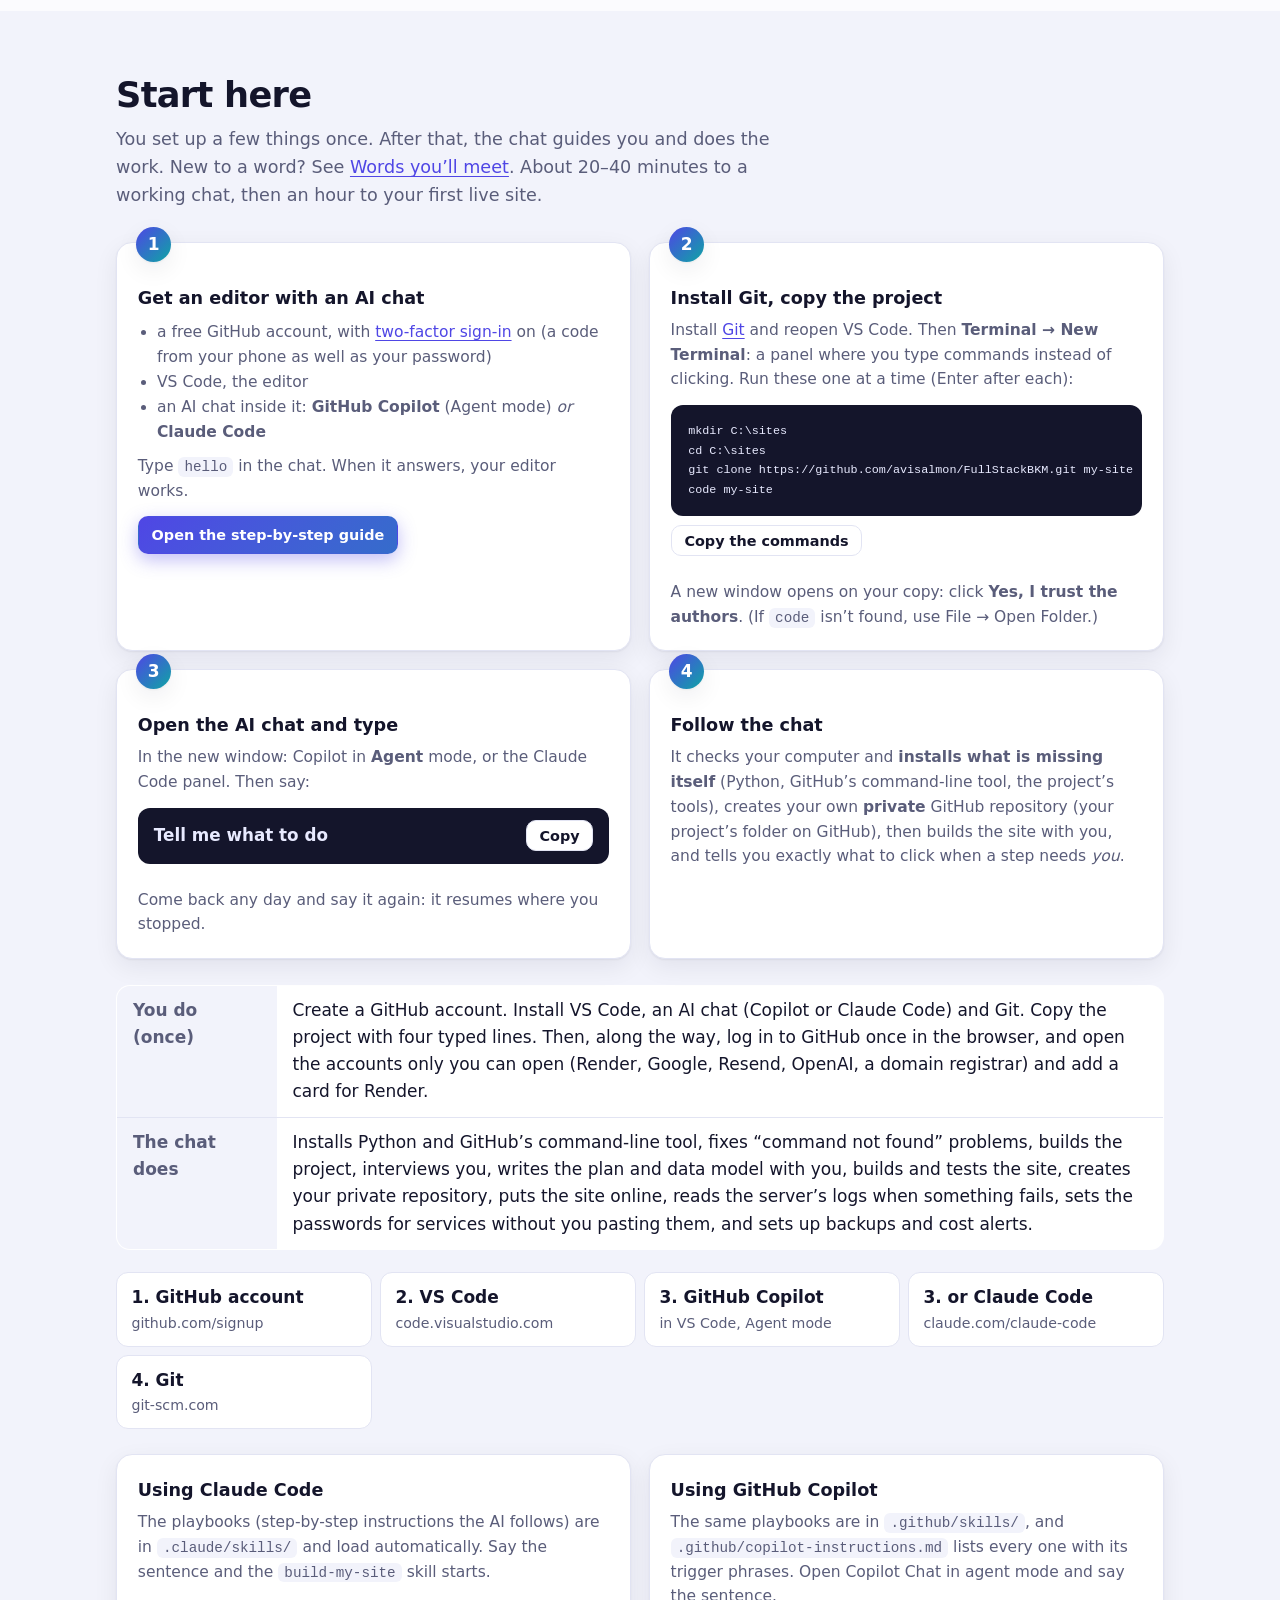
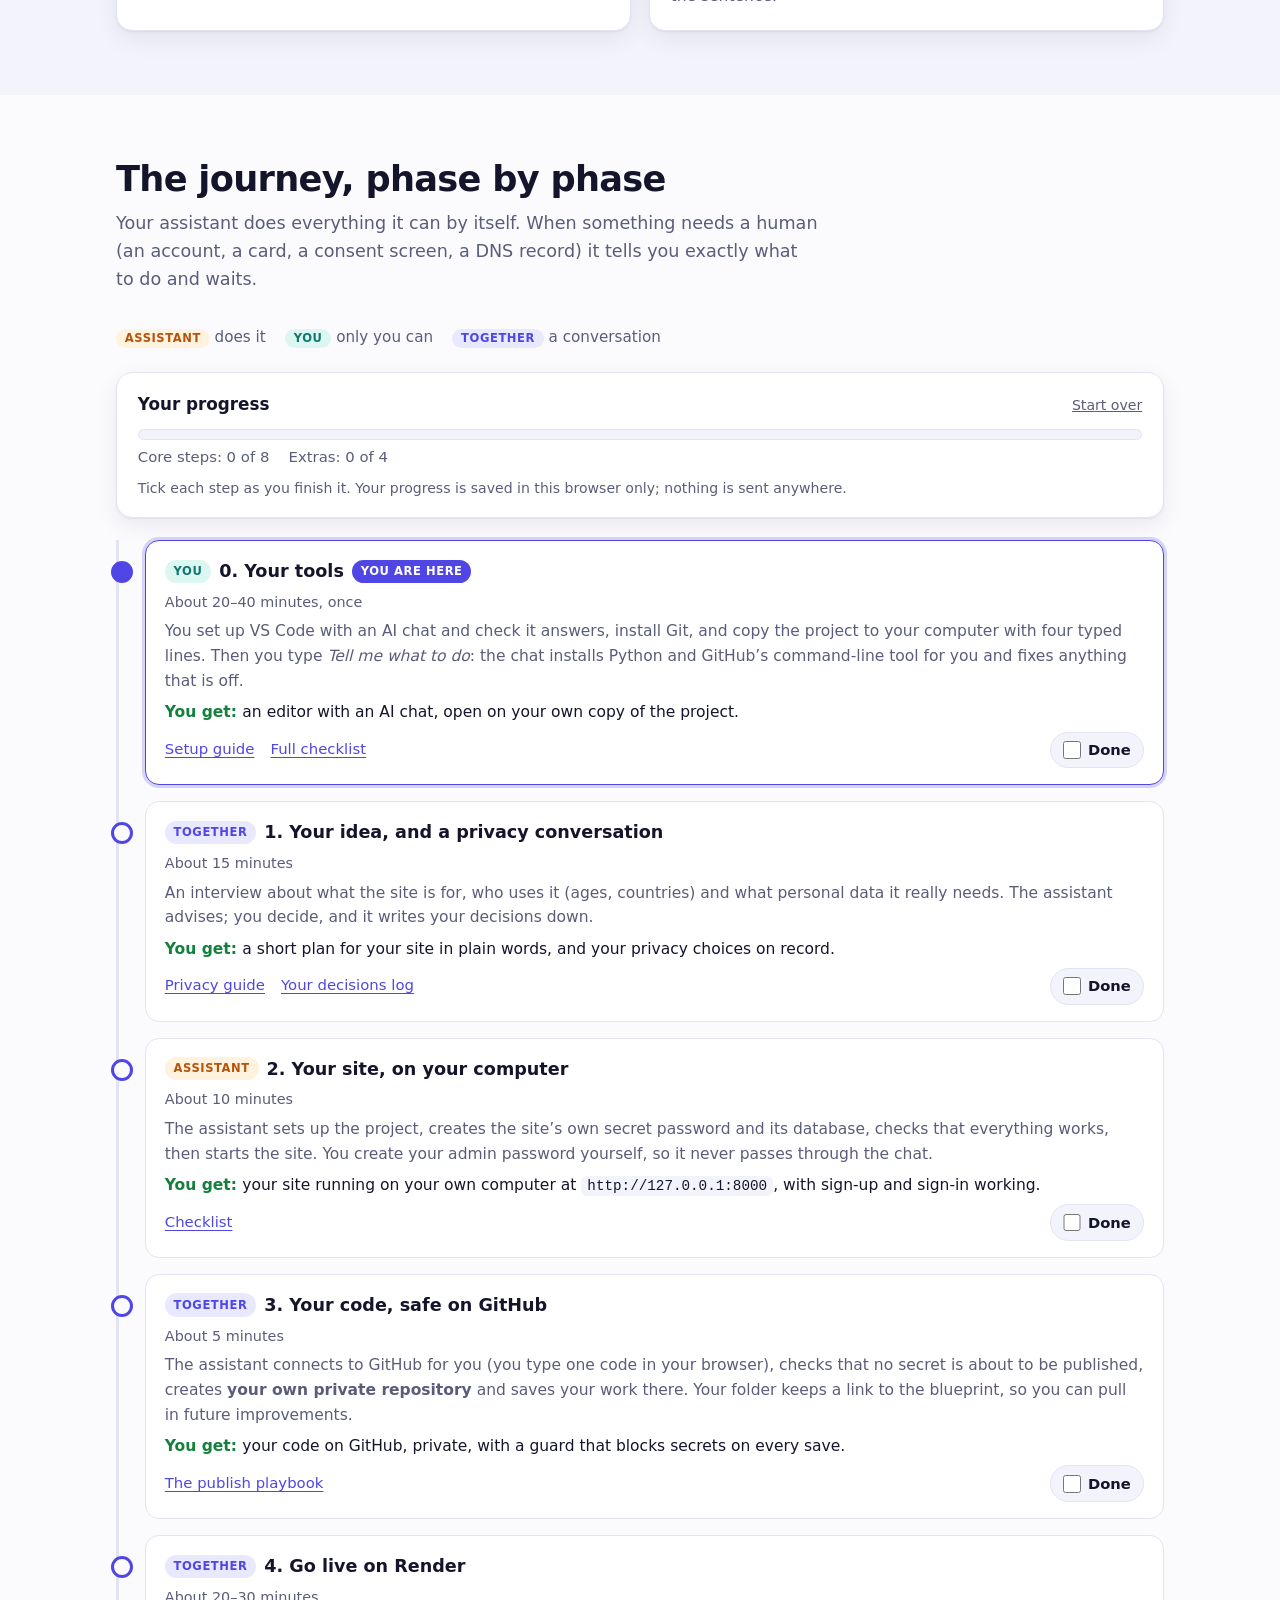
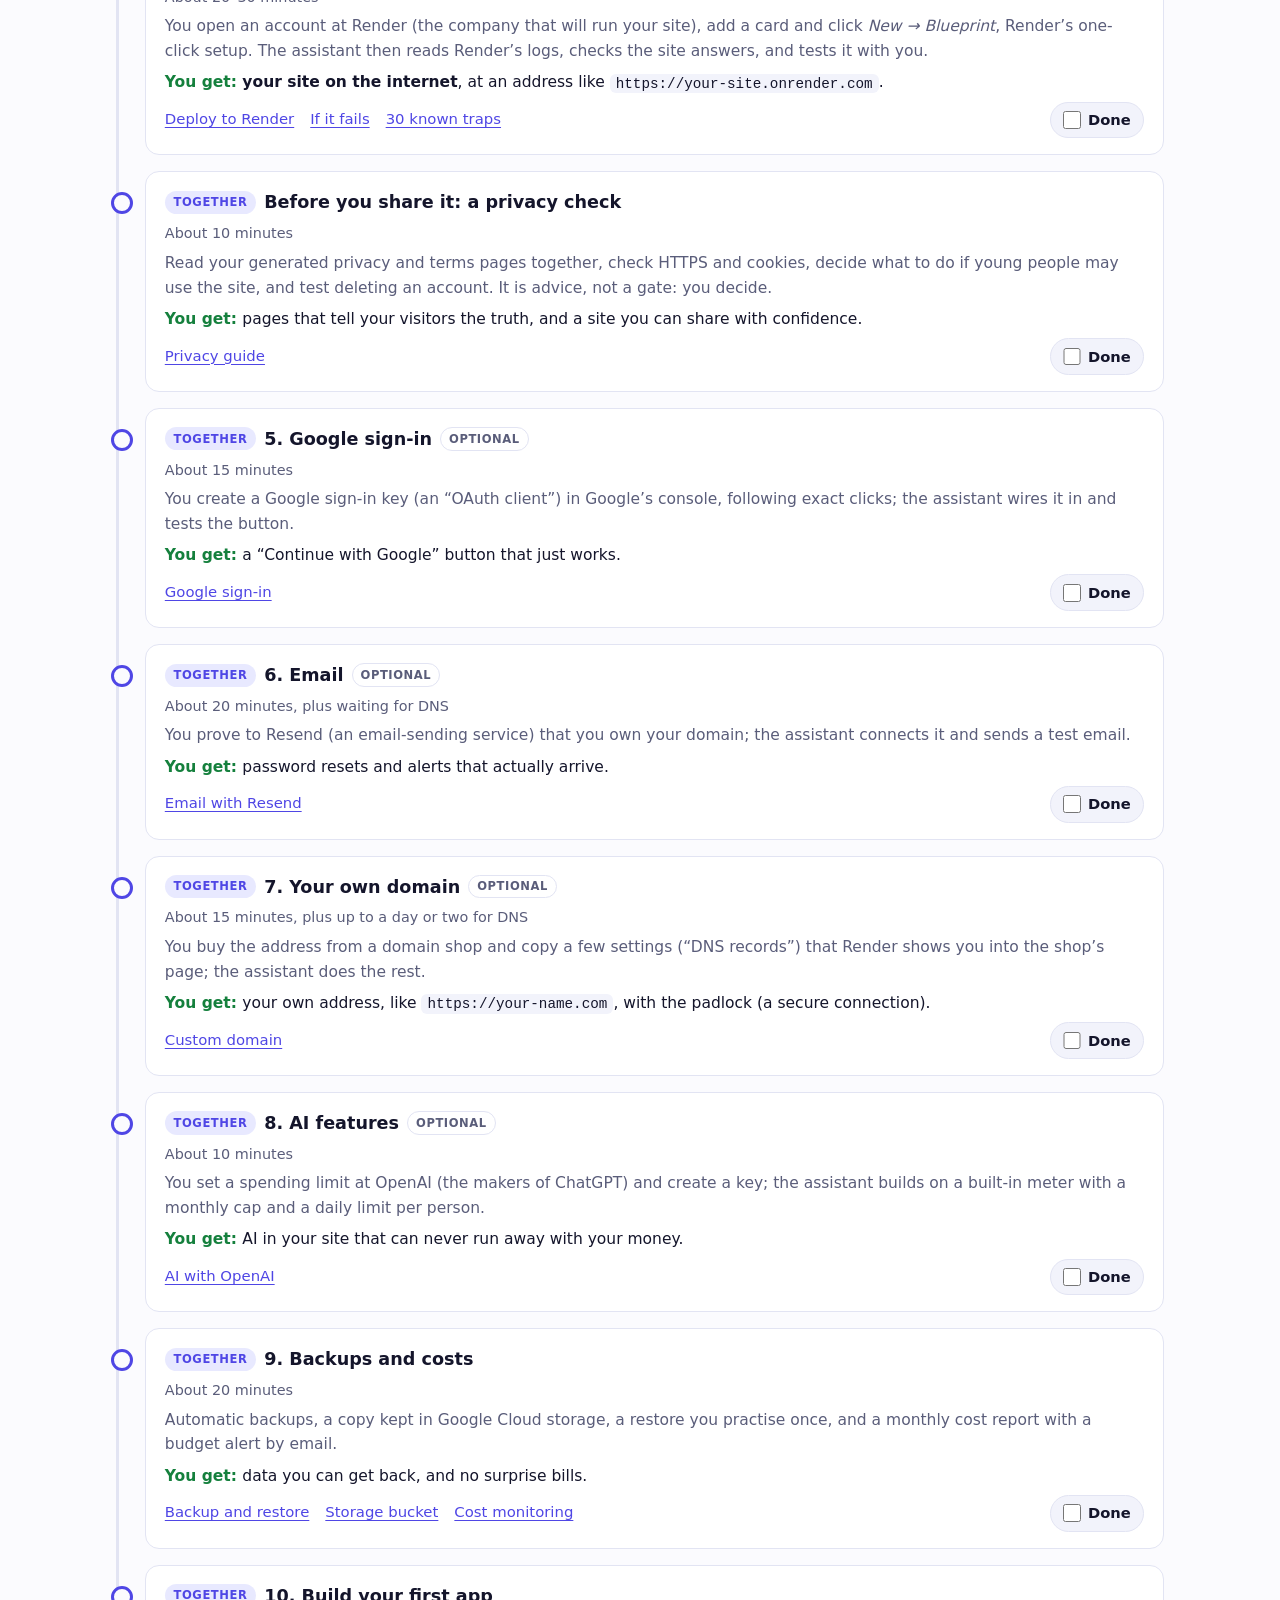
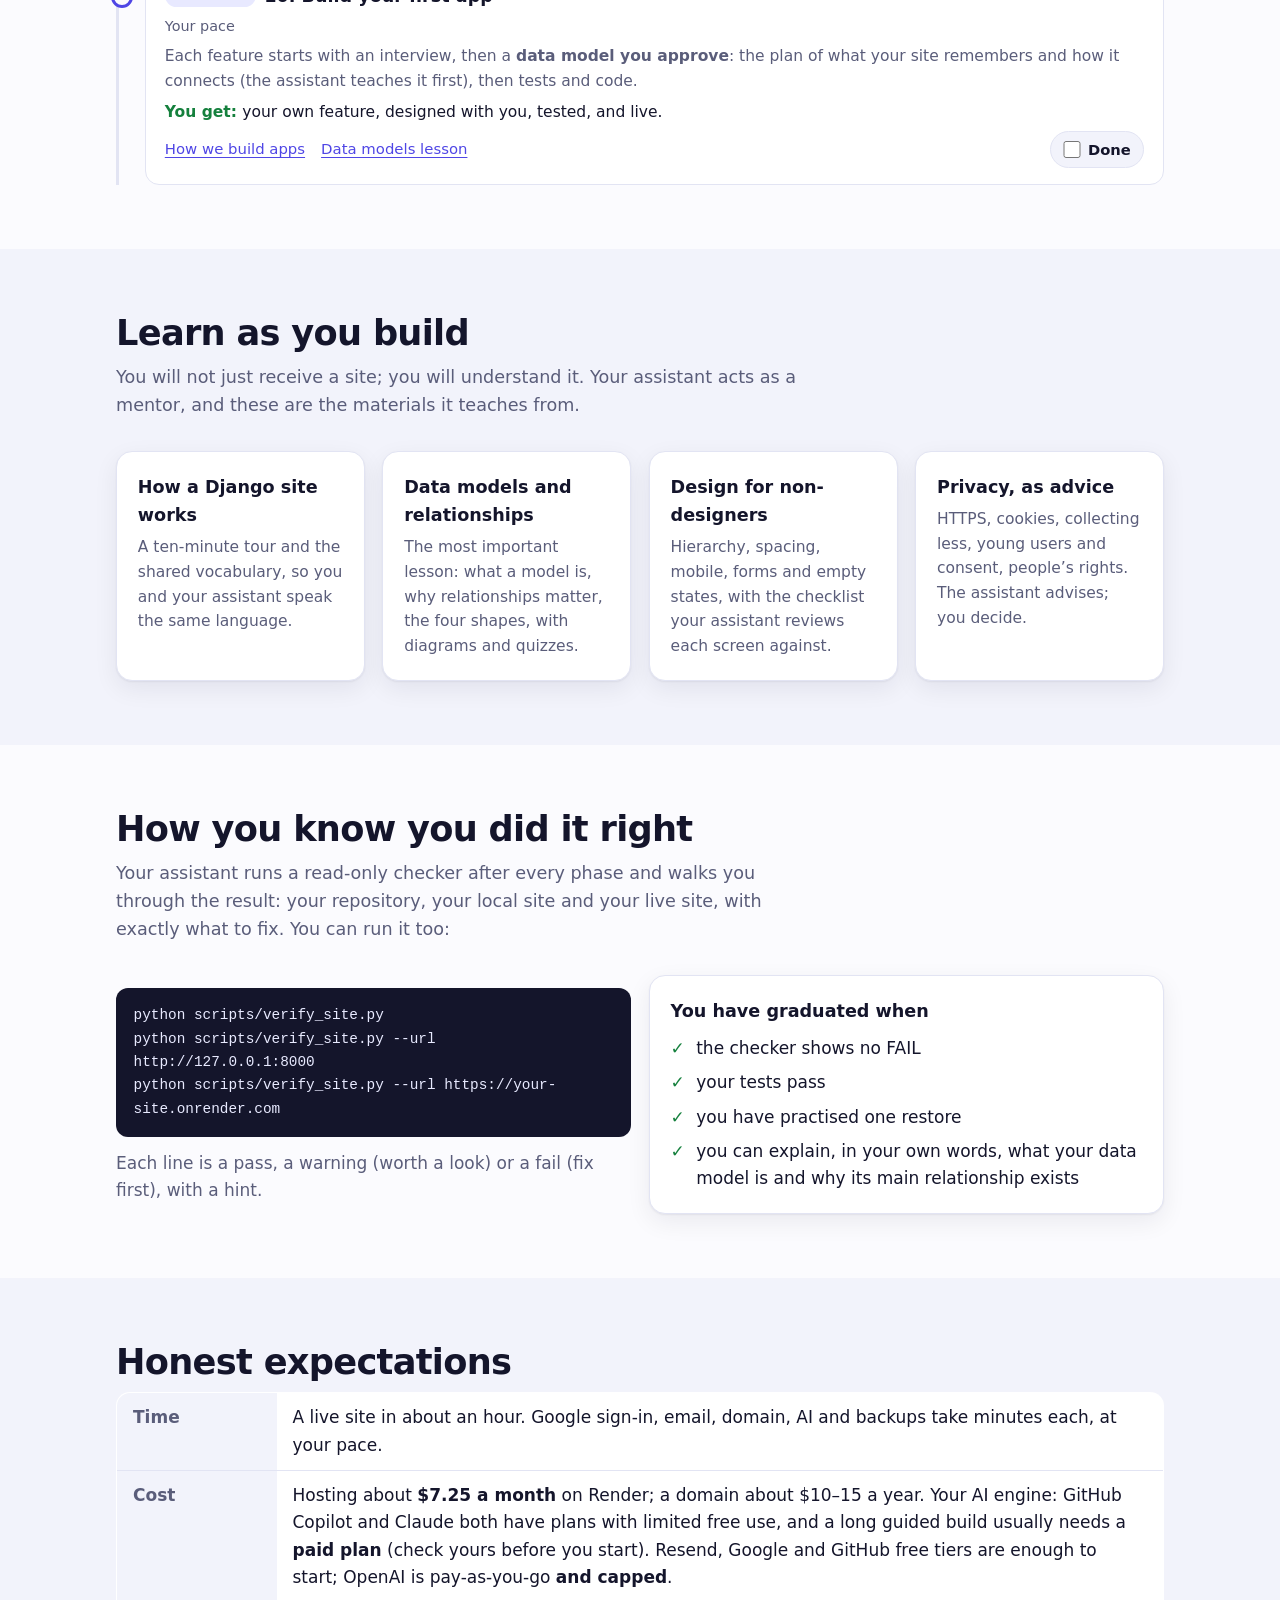
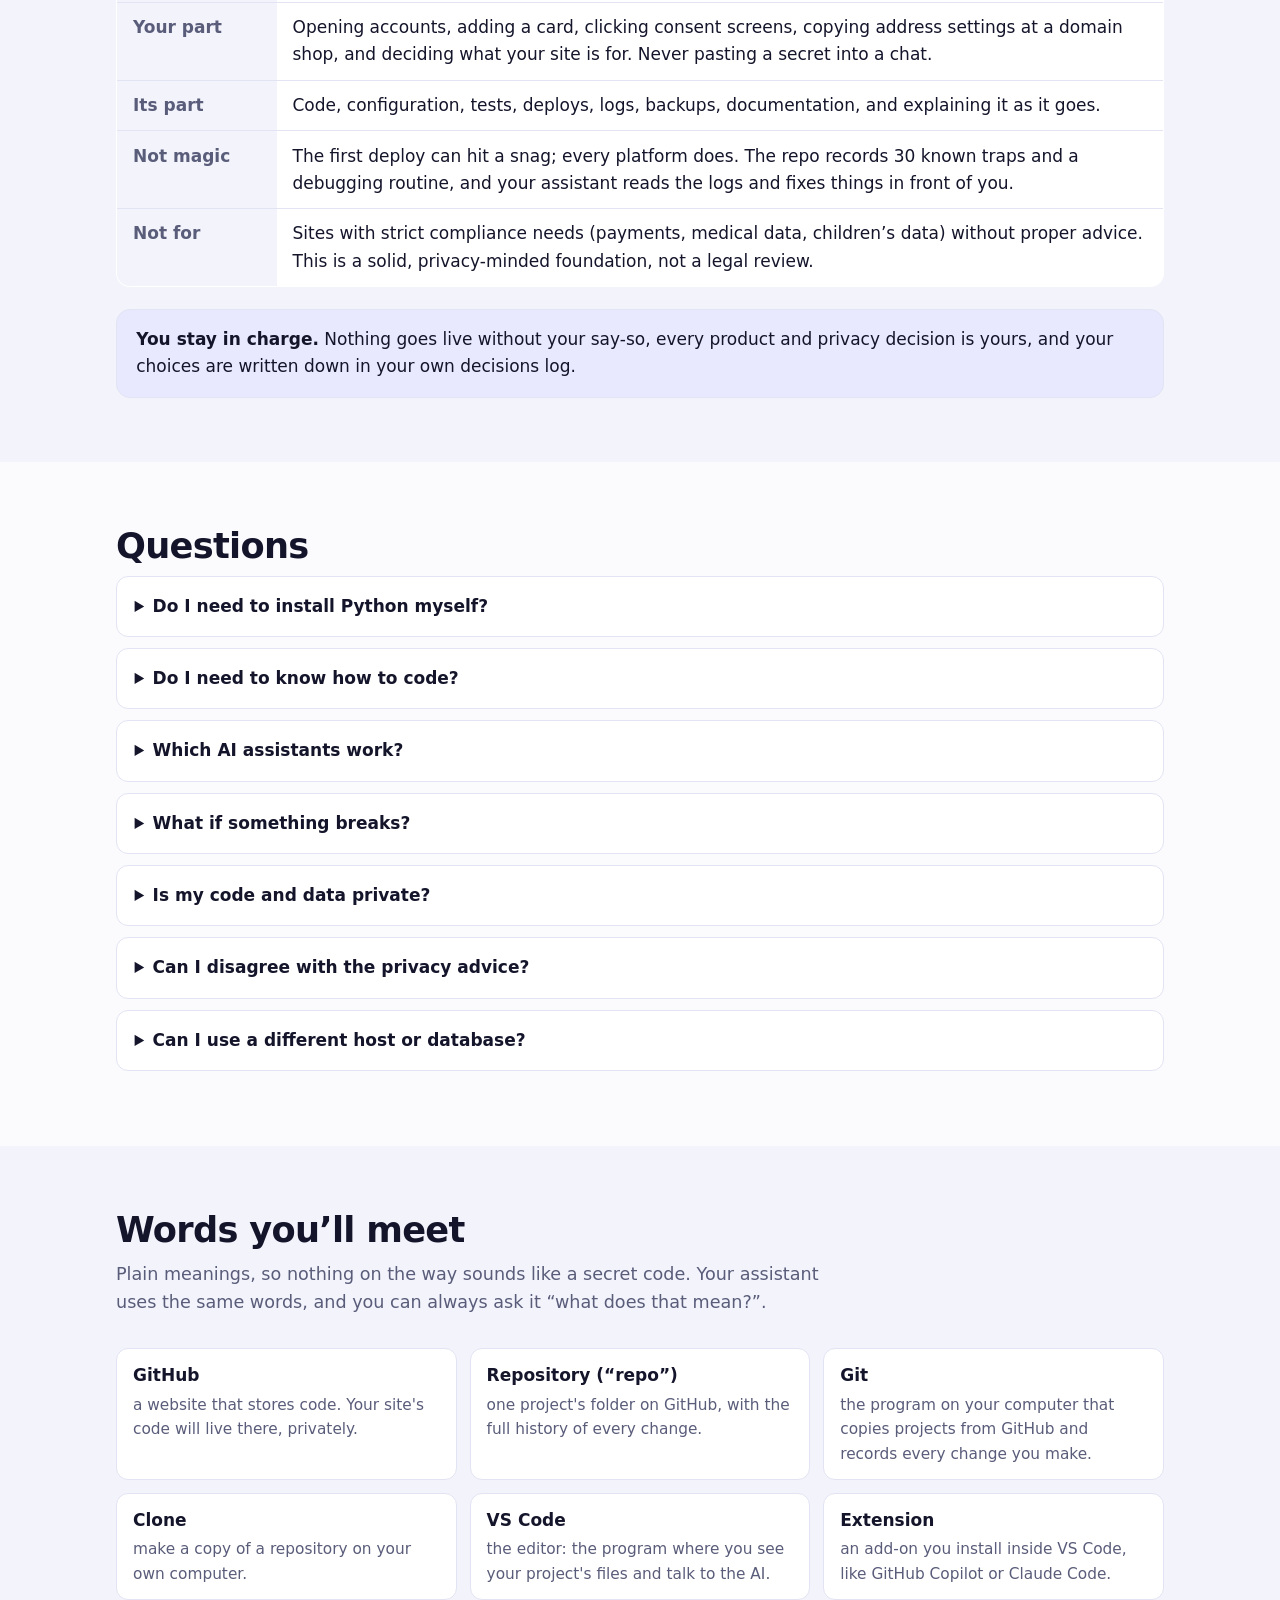
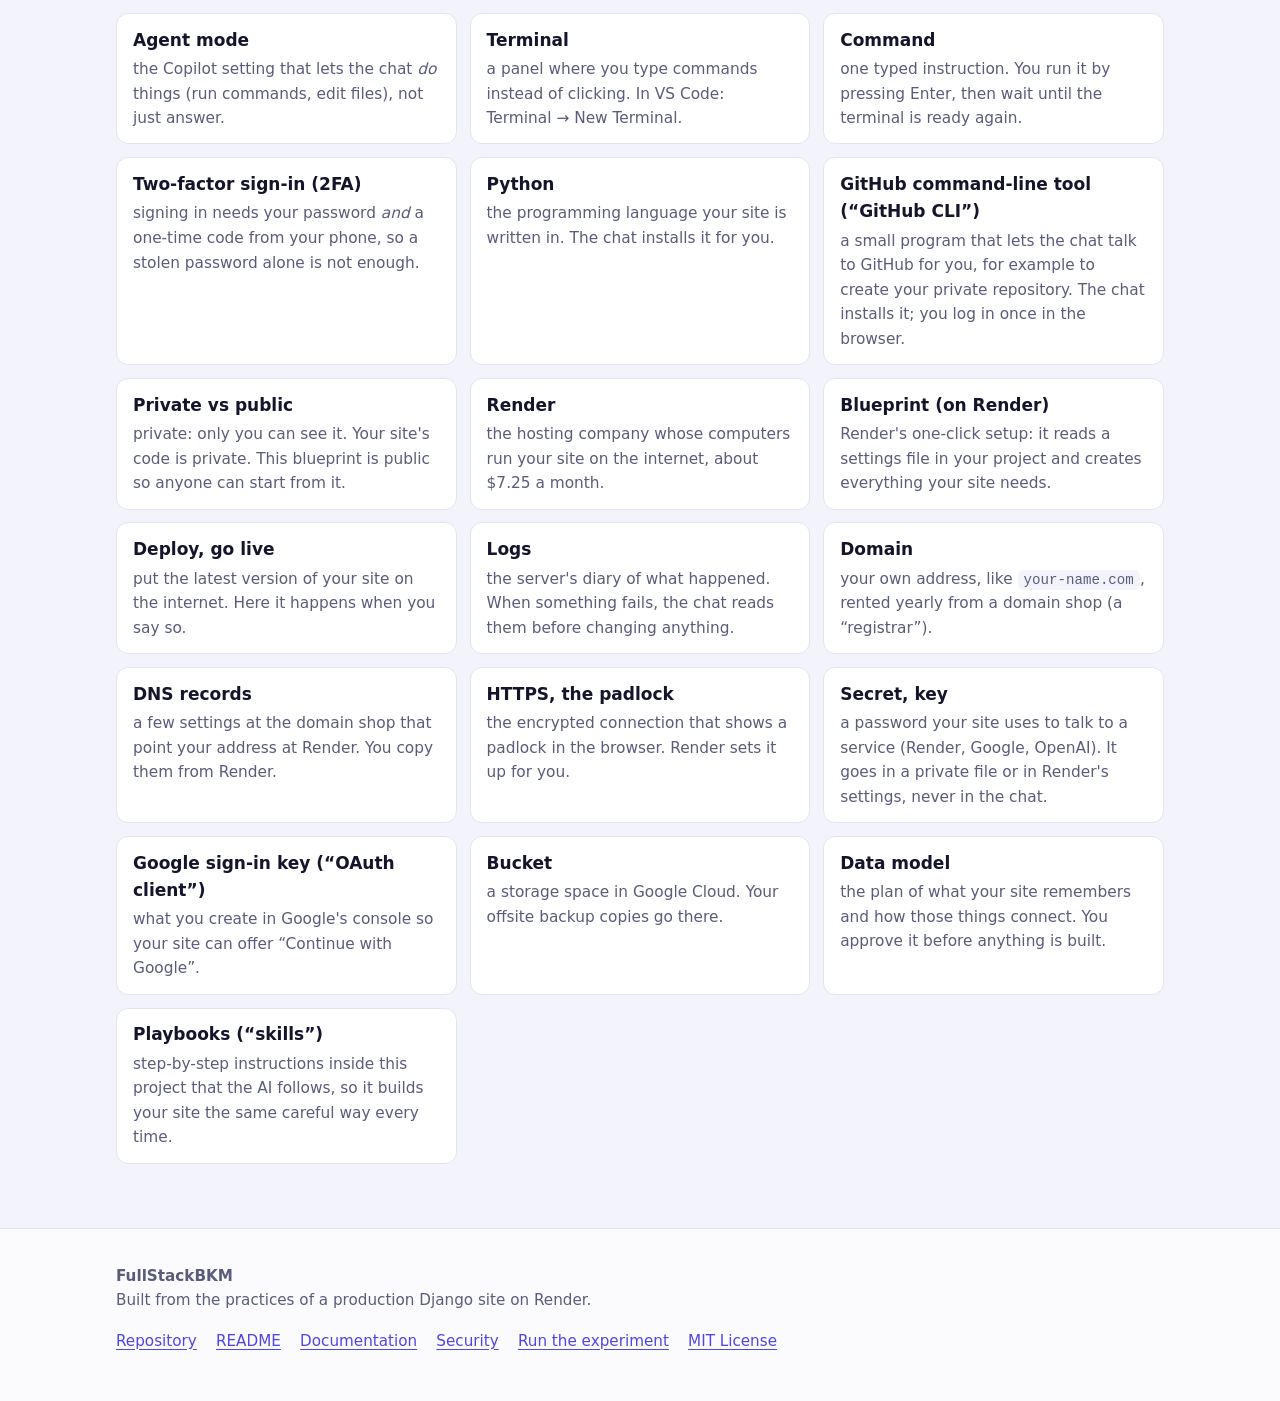
==== commit 2eb95be3: "mistake 107: something that only attaches to a record never creates the record" ====
--- a/index.html
+++ b/index.html
@@ -224,7 +224,7 @@
   <div class="wrap">
     <div>
       <span class="eyebrow">A blueprint, a mentor and a safety net</span>
-      <!-- last-updated:start --><a class="updated" href="https://github.com/avisalmon/FullStackBKM/blob/main/docs/lessons_log.md"><b>Last updated 28 November 2026</b><span>3 new lessons</span><span>See what's new &rarr;</span></a><!-- last-updated:end -->
+      <!-- last-updated:start --><a class="updated" href="https://github.com/avisalmon/FullStackBKM/blob/main/docs/lessons_log.md"><b>Last updated 28 November 2026</b><span>4 new lessons</span><span>See what's new &rarr;</span></a><!-- last-updated:end -->
       <h1>Go from &ldquo;I have an idea&rdquo; to a <em>real, live, safe</em> website.</h1>
       <p class="lede">Set up an editor with an AI chat once, open your copy of this repo, and type four words: <strong>Tell me what to do</strong>. The chat installs what is missing, interviews you, builds the site with you, deploys it, explains every step, and checks your work. You decide; it does the heavy lifting.</p>
       <div class="cta">
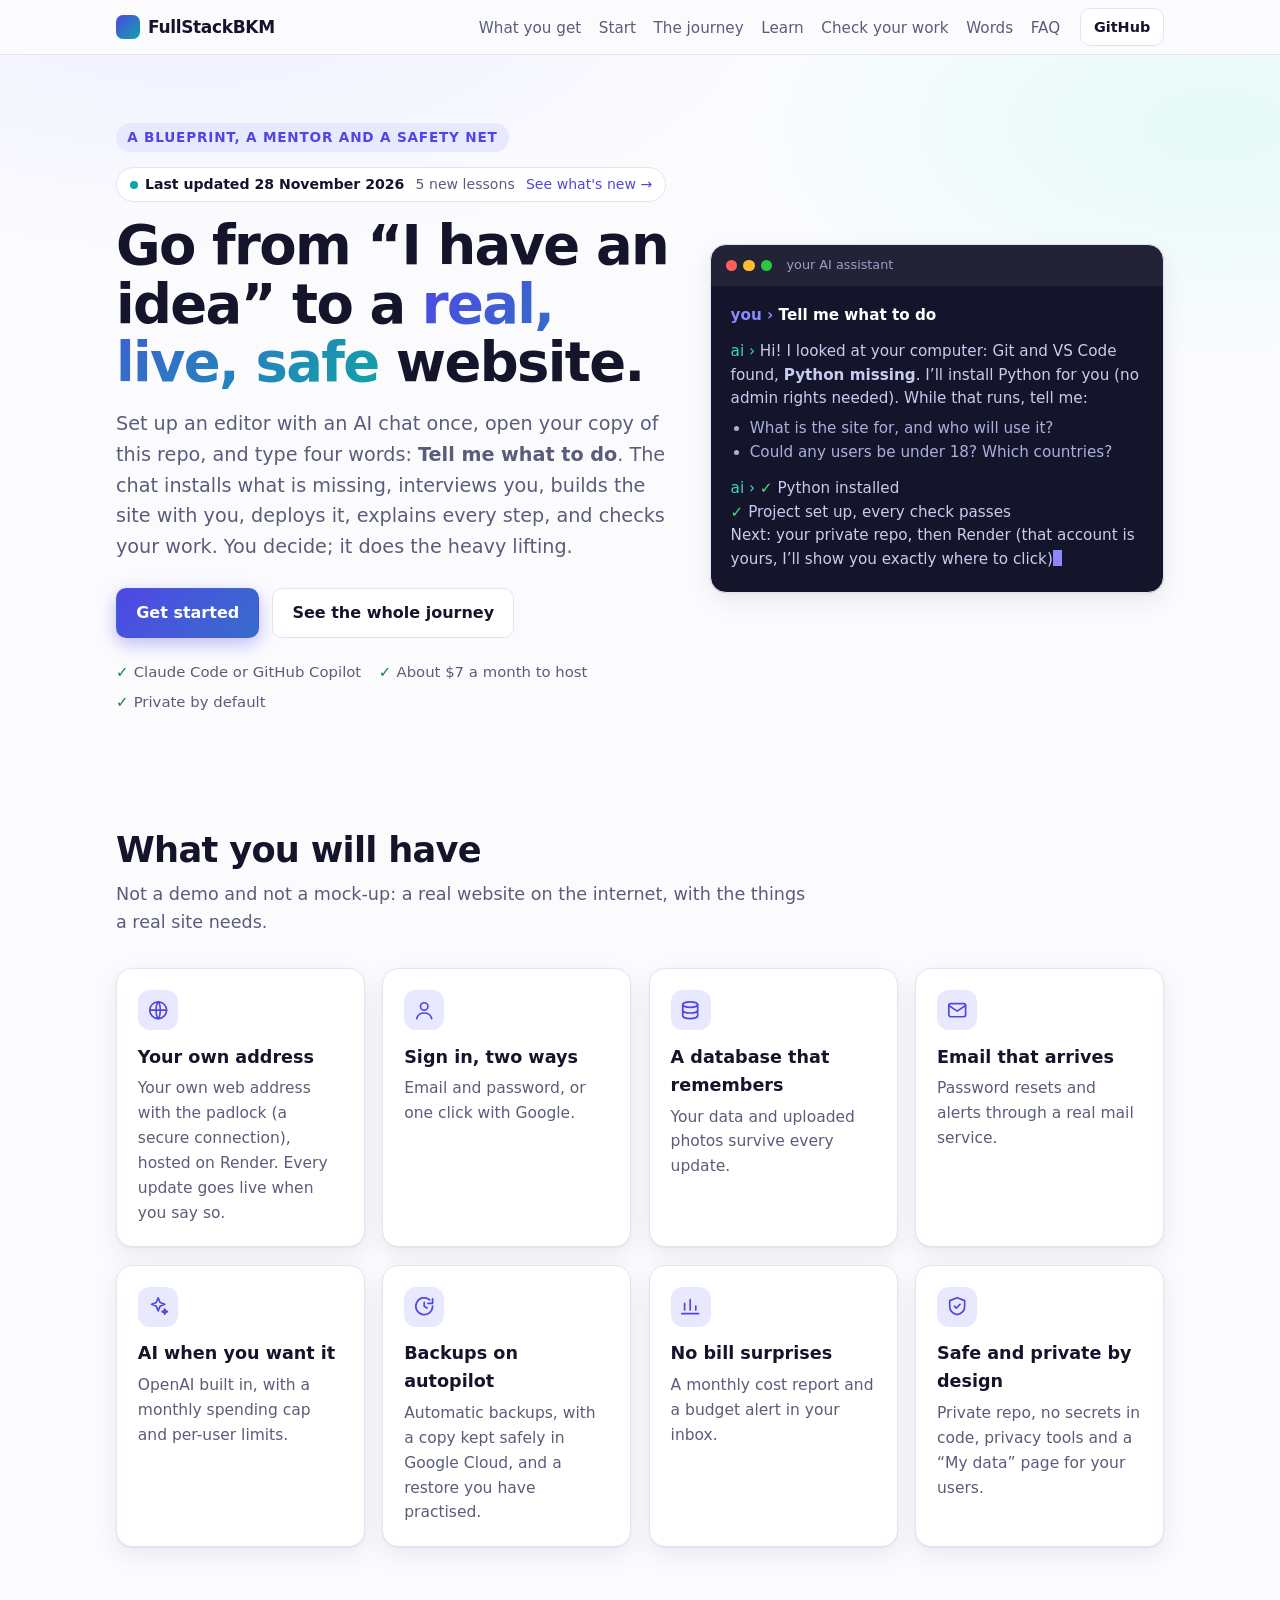
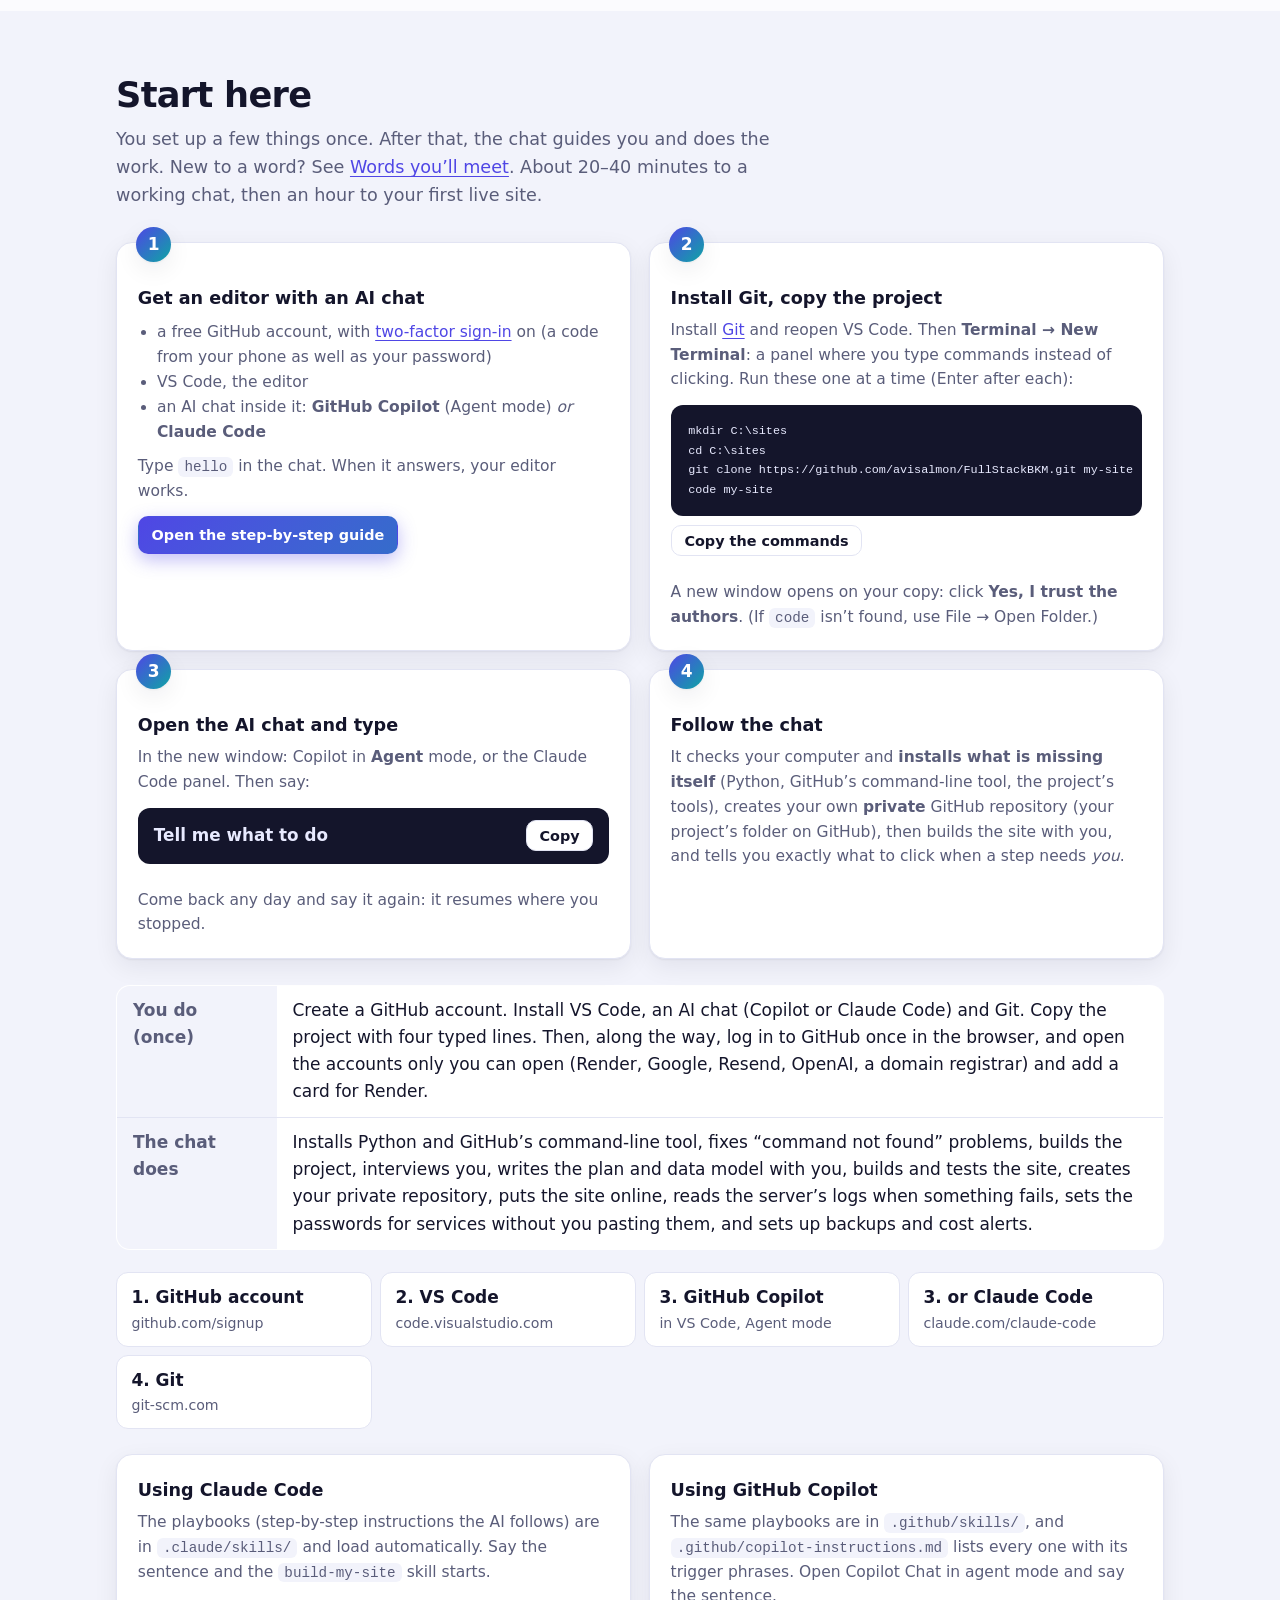
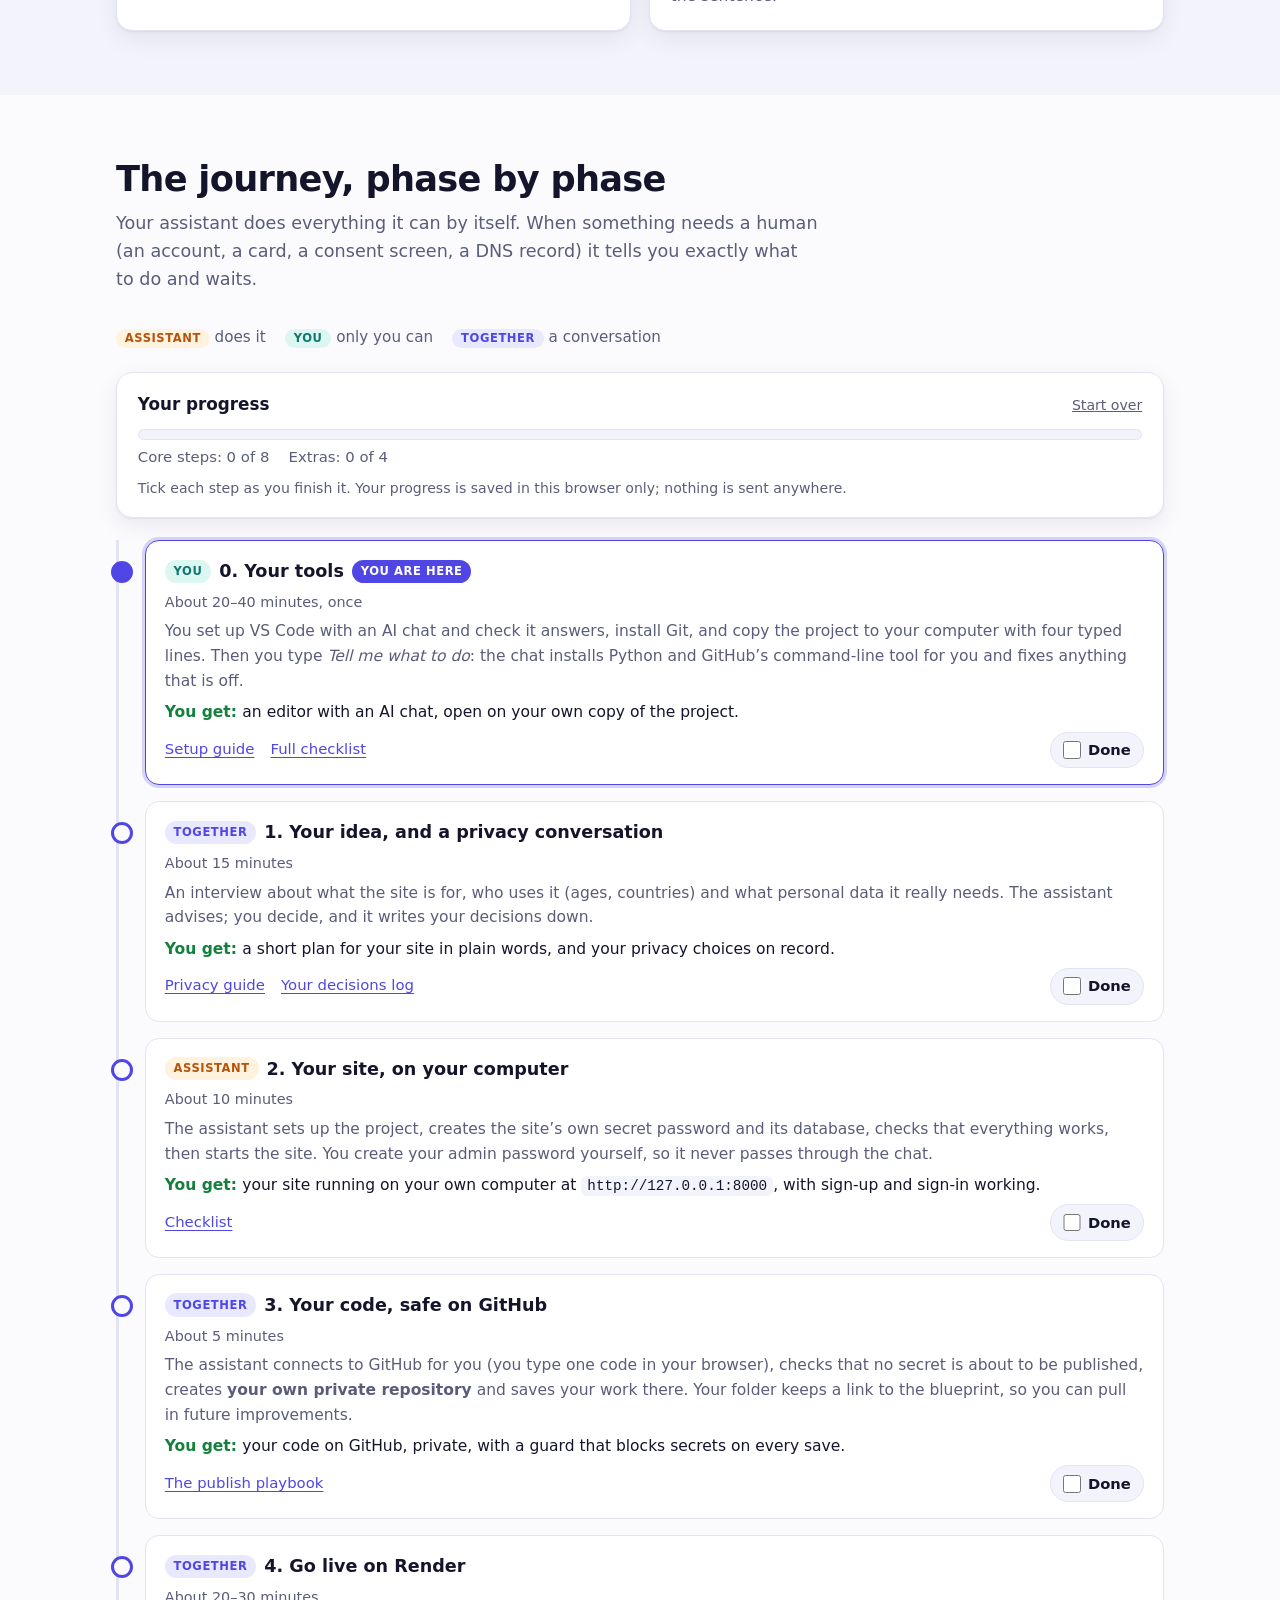
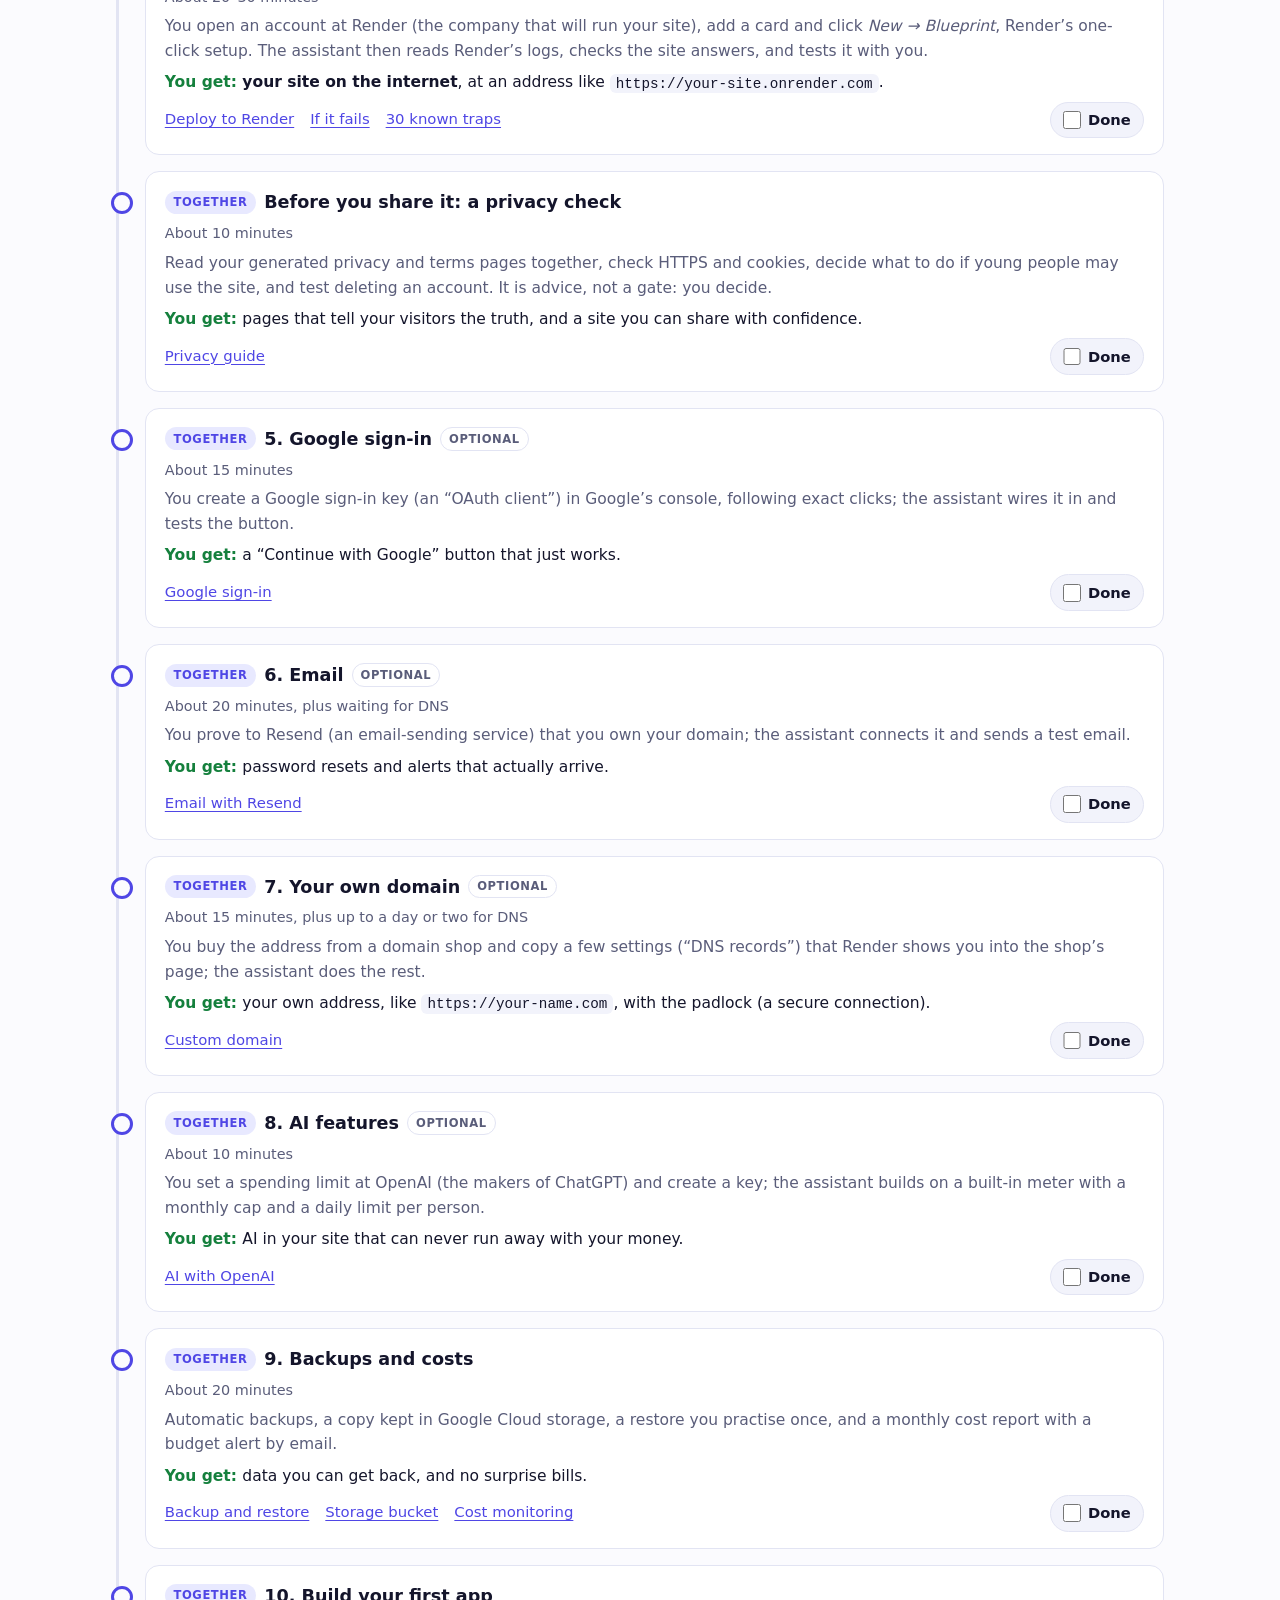
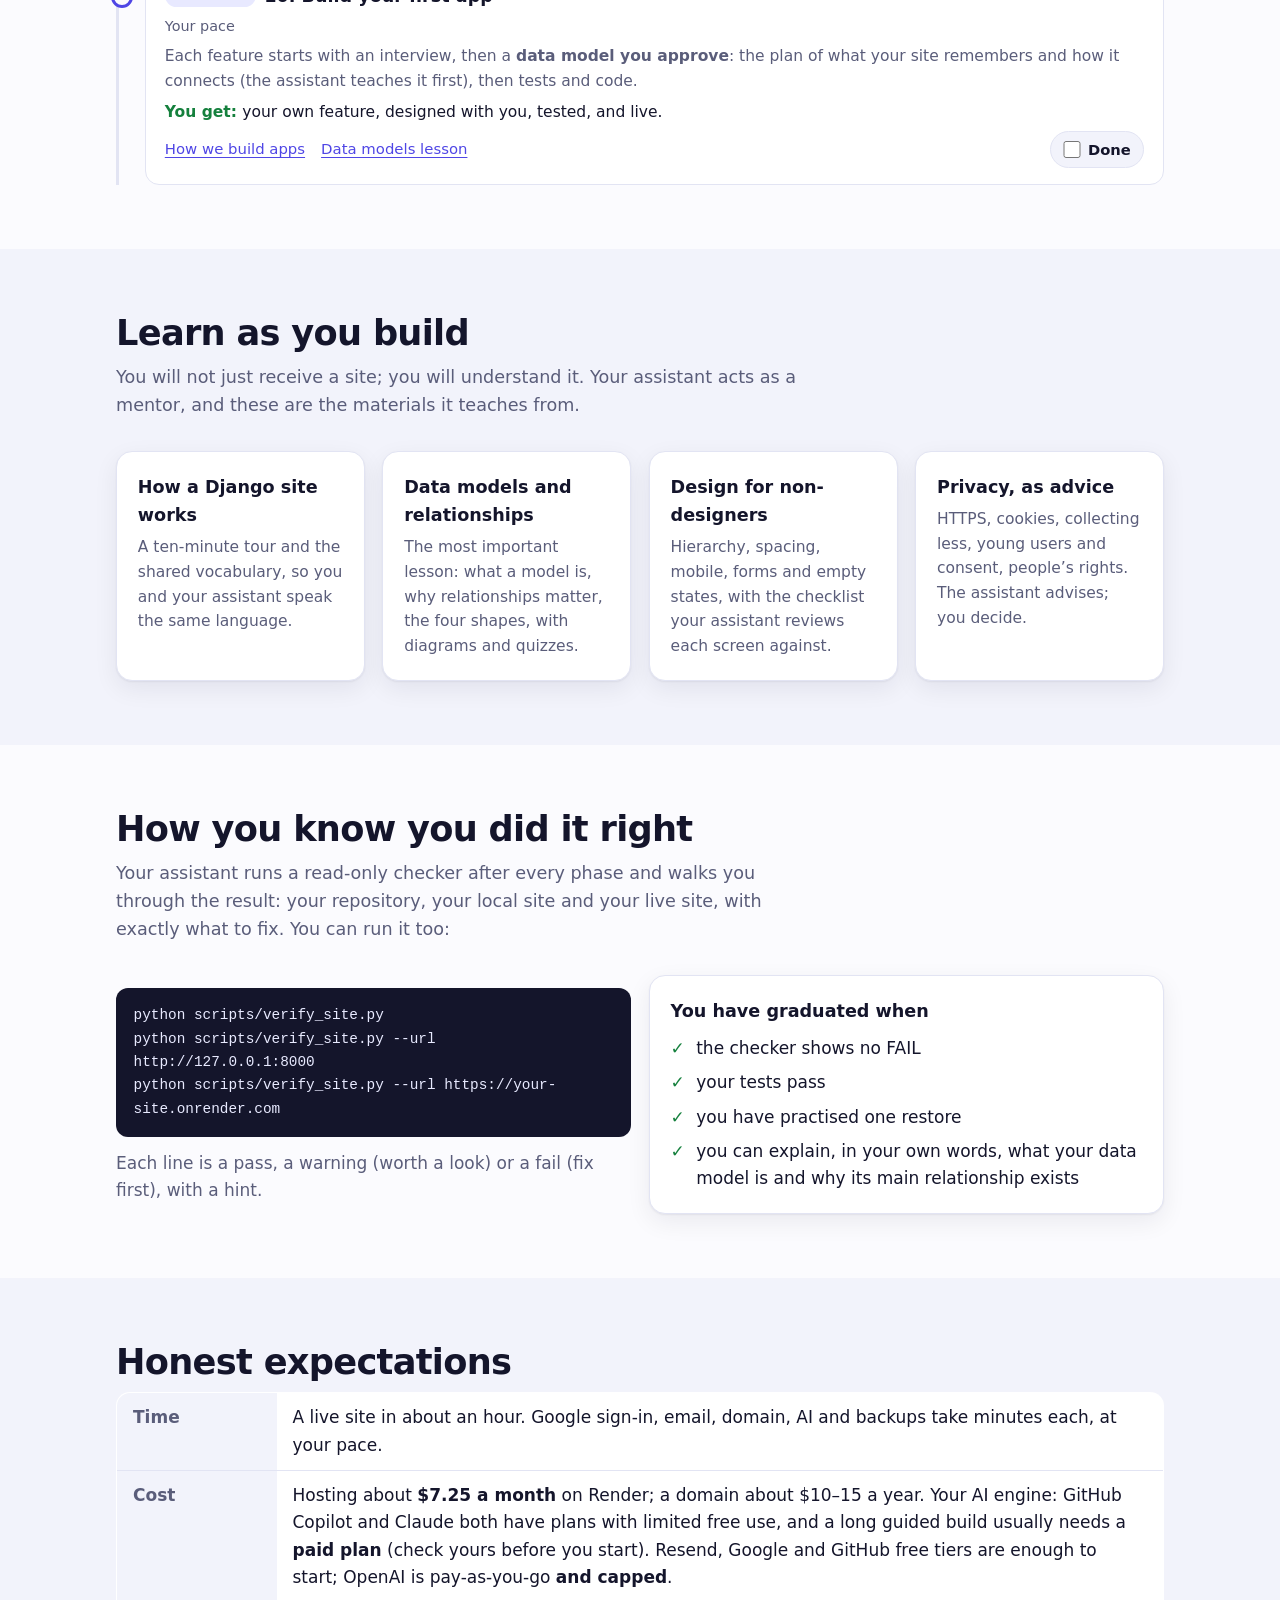
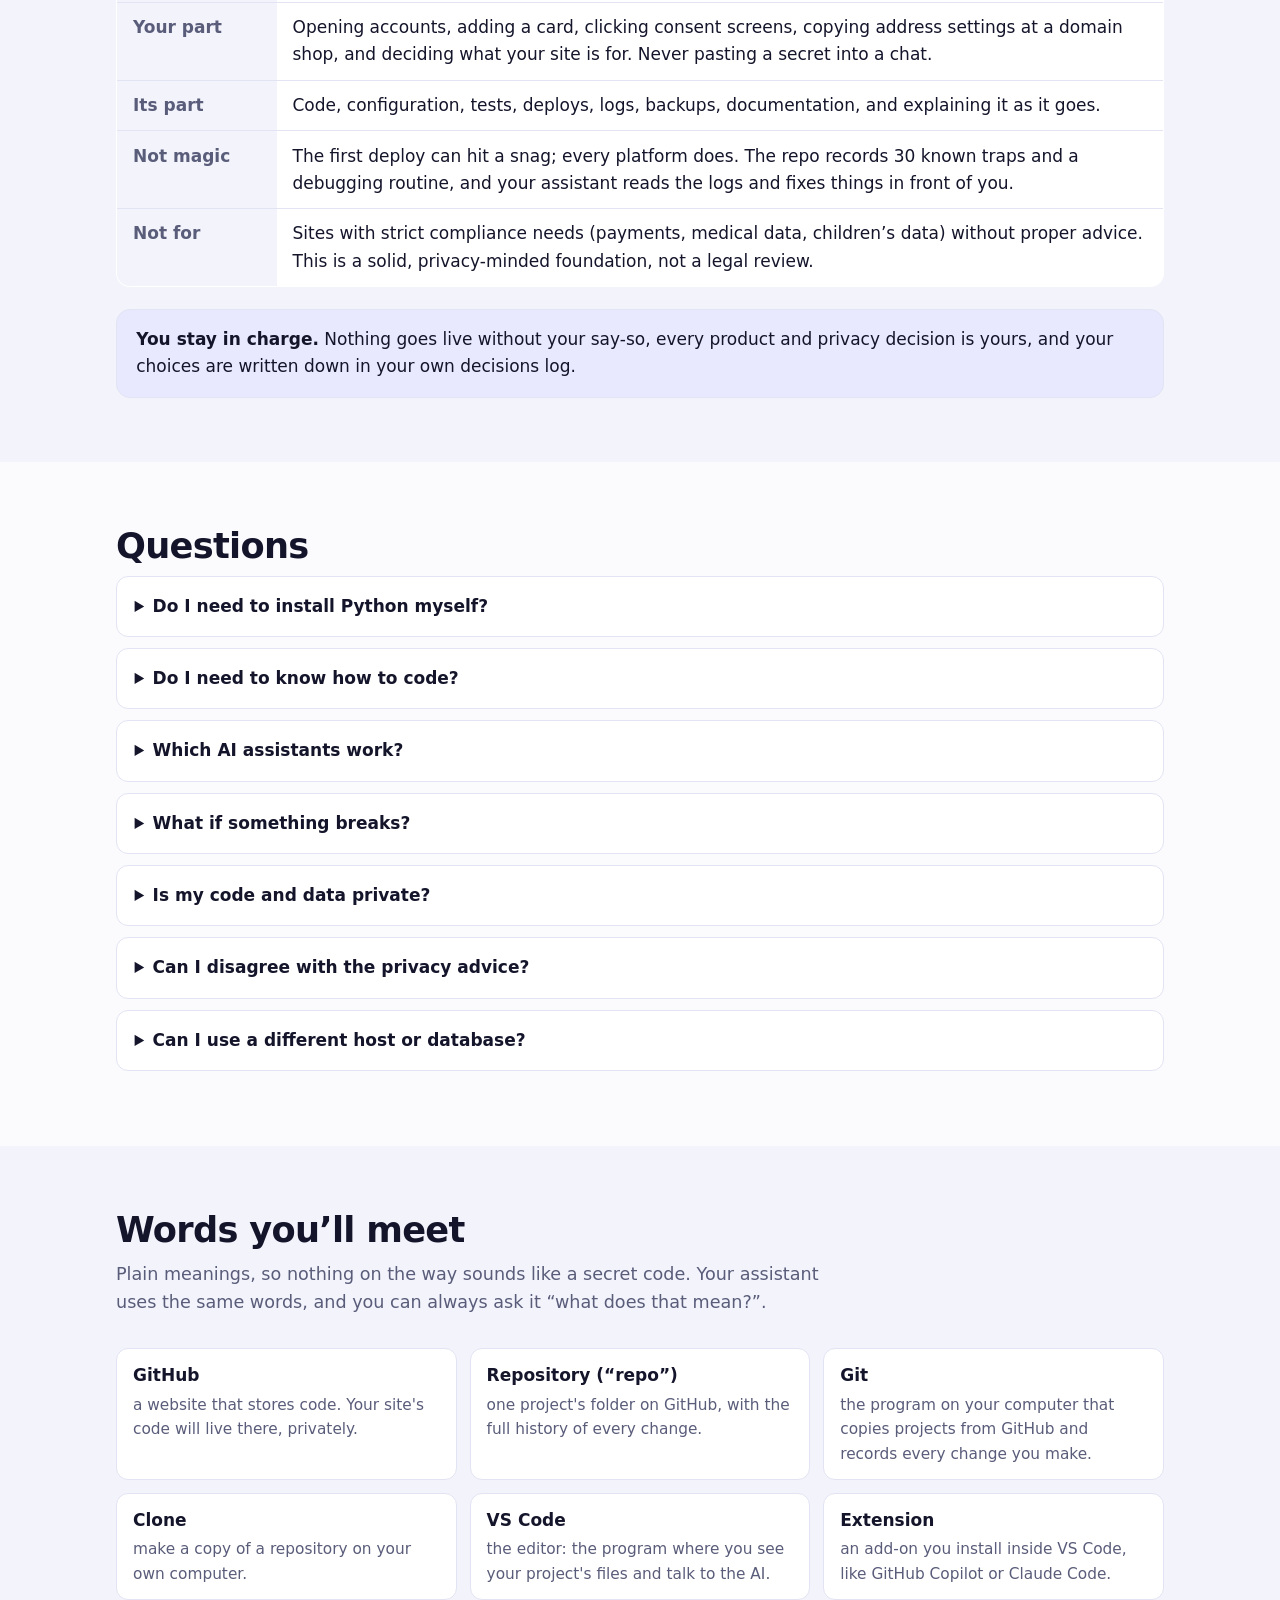
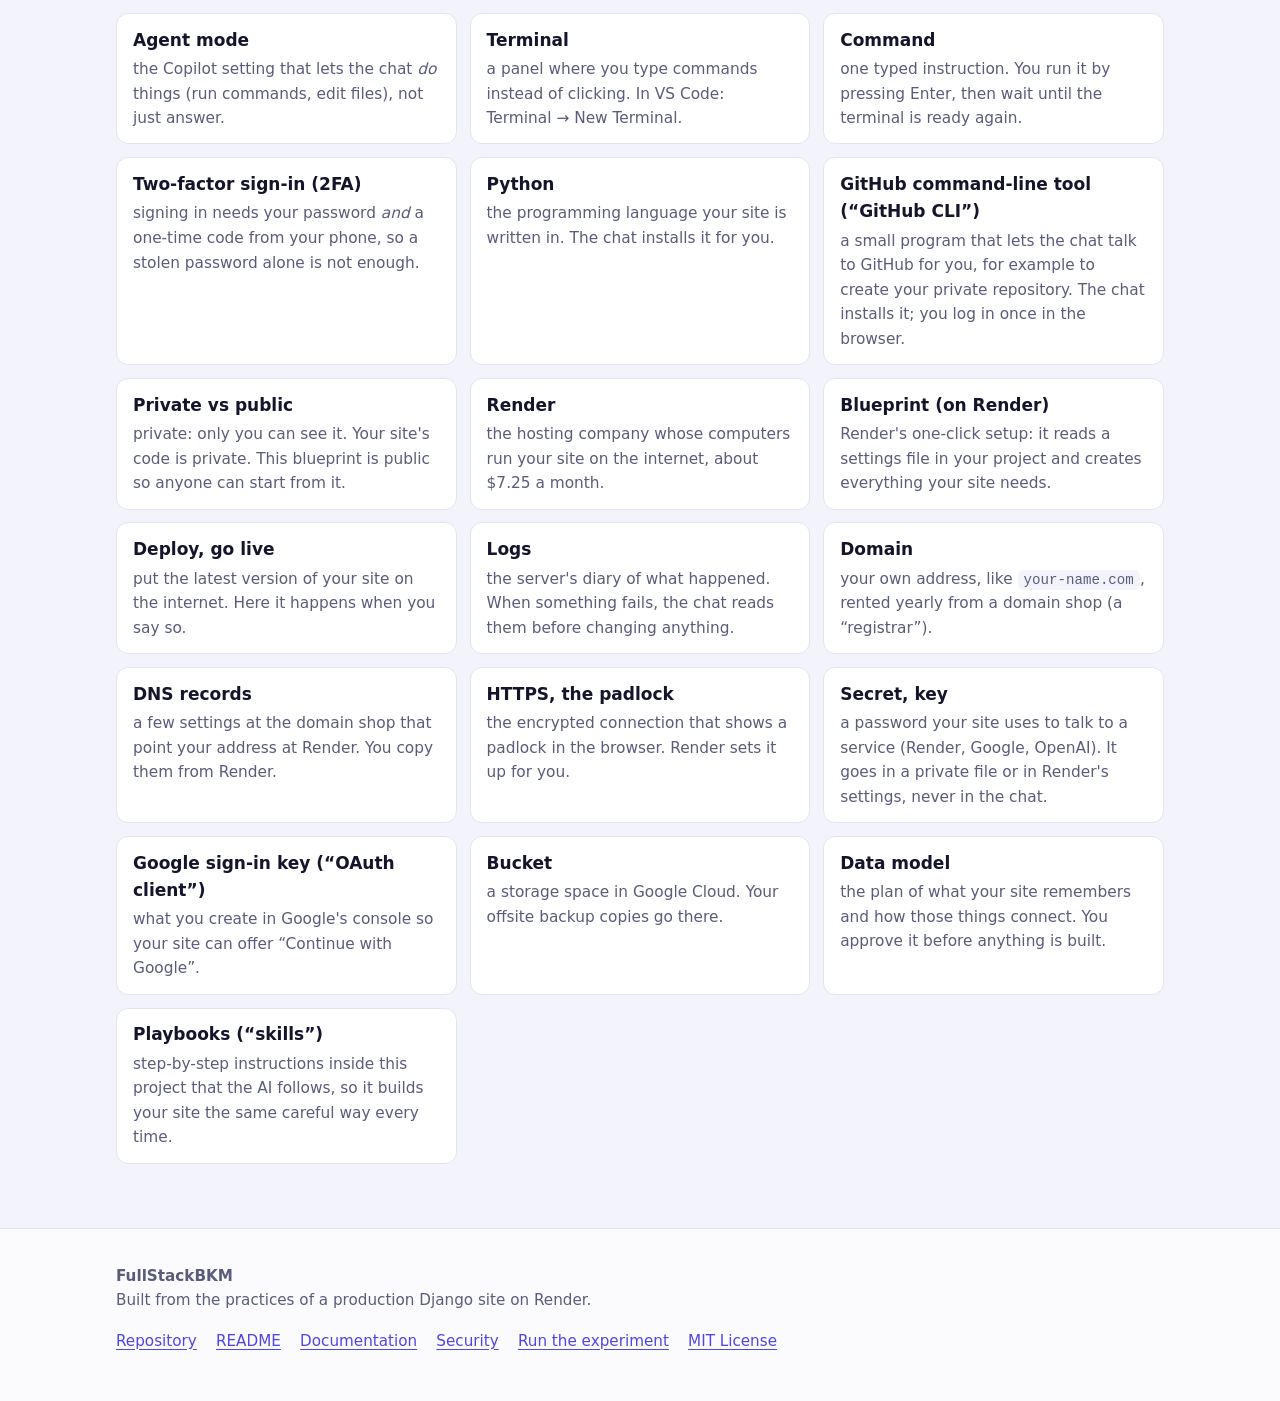
==== commit 7067917d: "mistake 108: look for the harvesting interface before scraping; a partial list confirms only" ====
--- a/index.html
+++ b/index.html
@@ -224,7 +224,7 @@
   <div class="wrap">
     <div>
       <span class="eyebrow">A blueprint, a mentor and a safety net</span>
-      <!-- last-updated:start --><a class="updated" href="https://github.com/avisalmon/FullStackBKM/blob/main/docs/lessons_log.md"><b>Last updated 28 November 2026</b><span>4 new lessons</span><span>See what's new &rarr;</span></a><!-- last-updated:end -->
+      <!-- last-updated:start --><a class="updated" href="https://github.com/avisalmon/FullStackBKM/blob/main/docs/lessons_log.md"><b>Last updated 28 November 2026</b><span>5 new lessons</span><span>See what's new &rarr;</span></a><!-- last-updated:end -->
       <h1>Go from &ldquo;I have an idea&rdquo; to a <em>real, live, safe</em> website.</h1>
       <p class="lede">Set up an editor with an AI chat once, open your copy of this repo, and type four words: <strong>Tell me what to do</strong>. The chat installs what is missing, interviews you, builds the site with you, deploys it, explains every step, and checks your work. You decide; it does the heavy lifting.</p>
       <div class="cta">
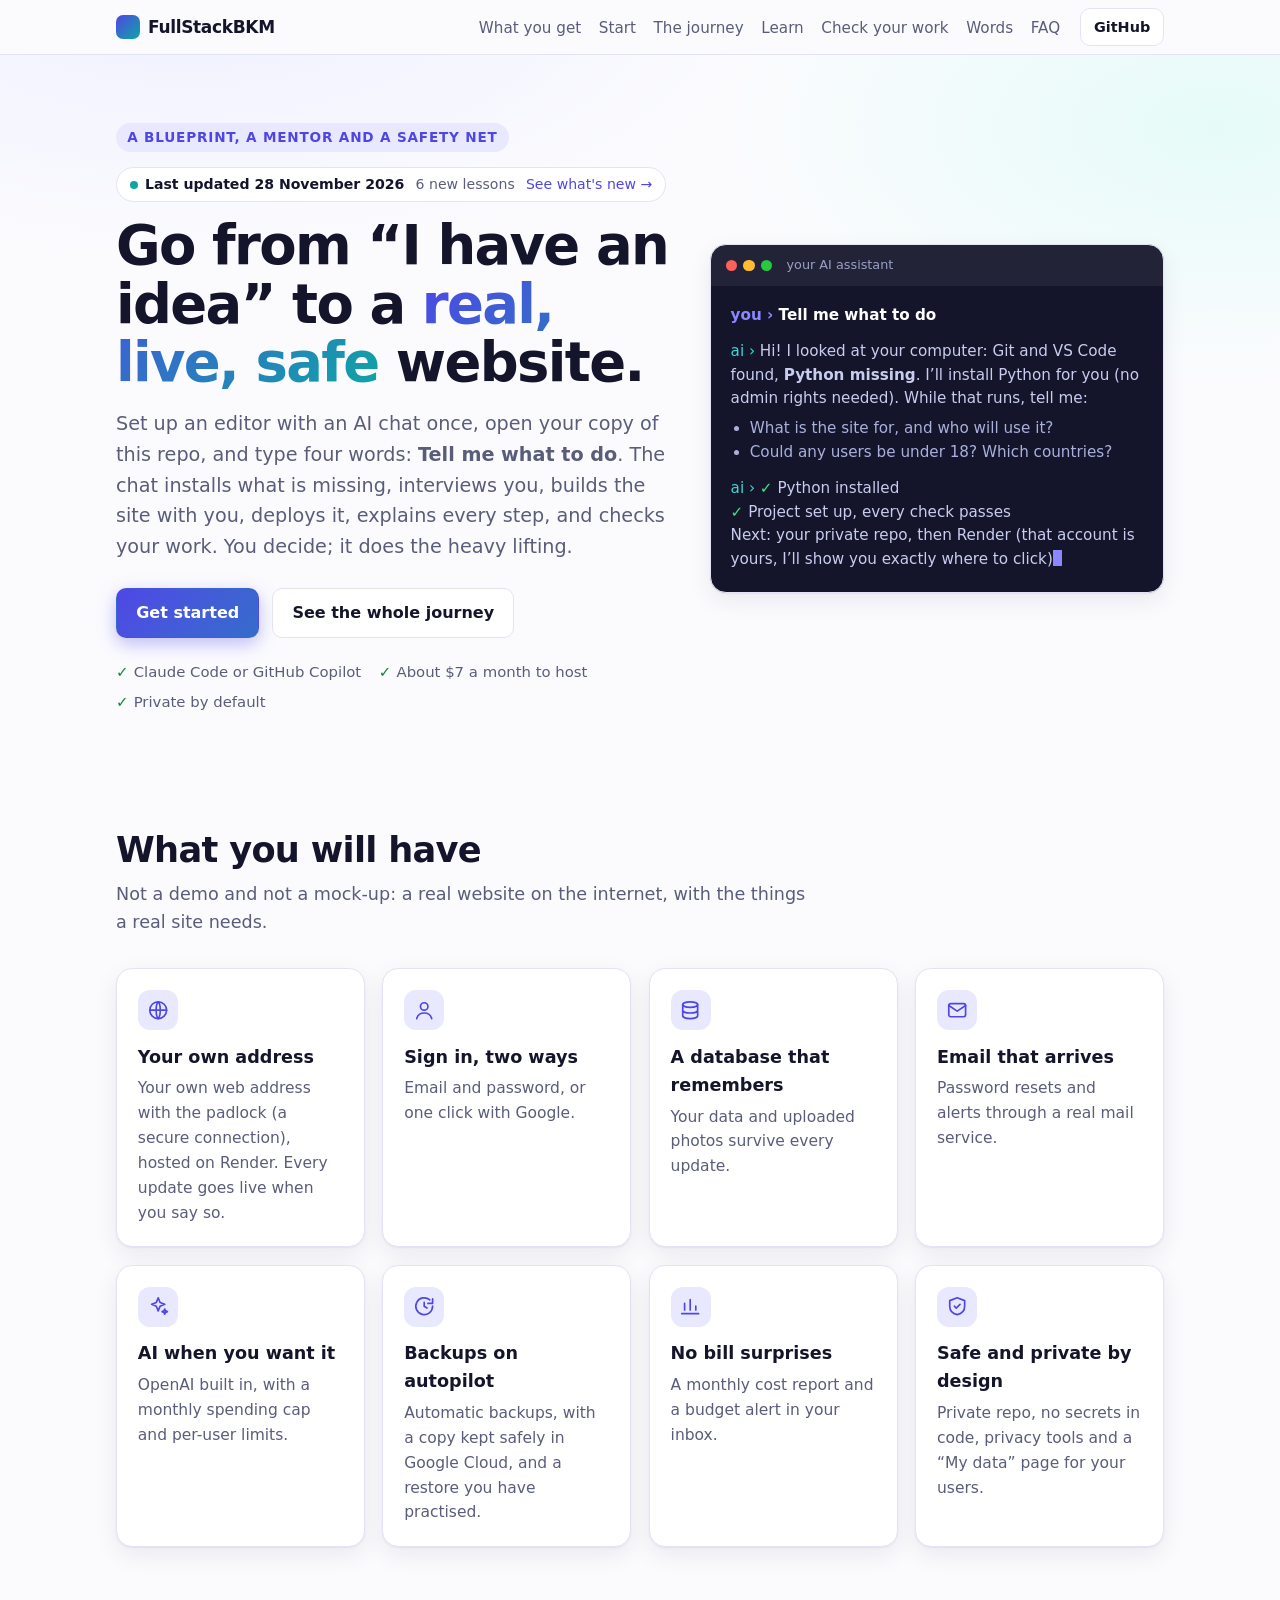
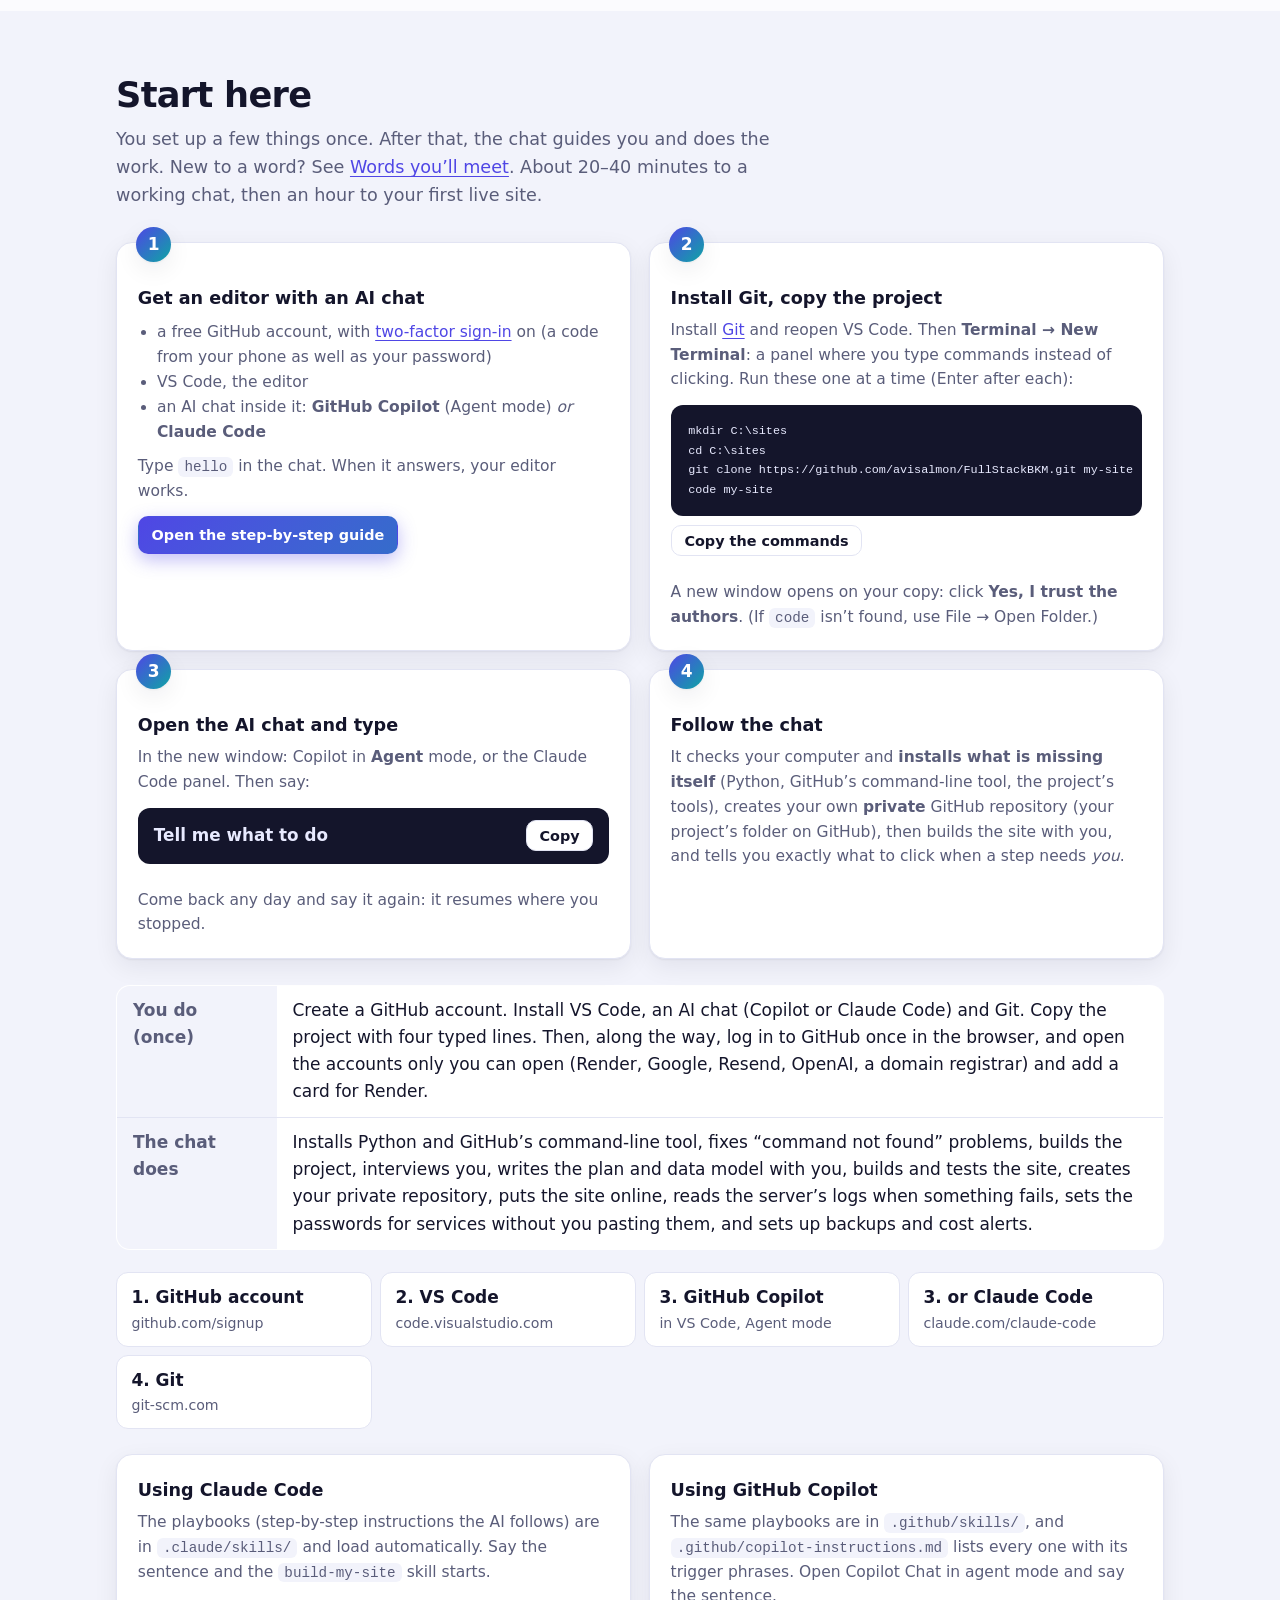
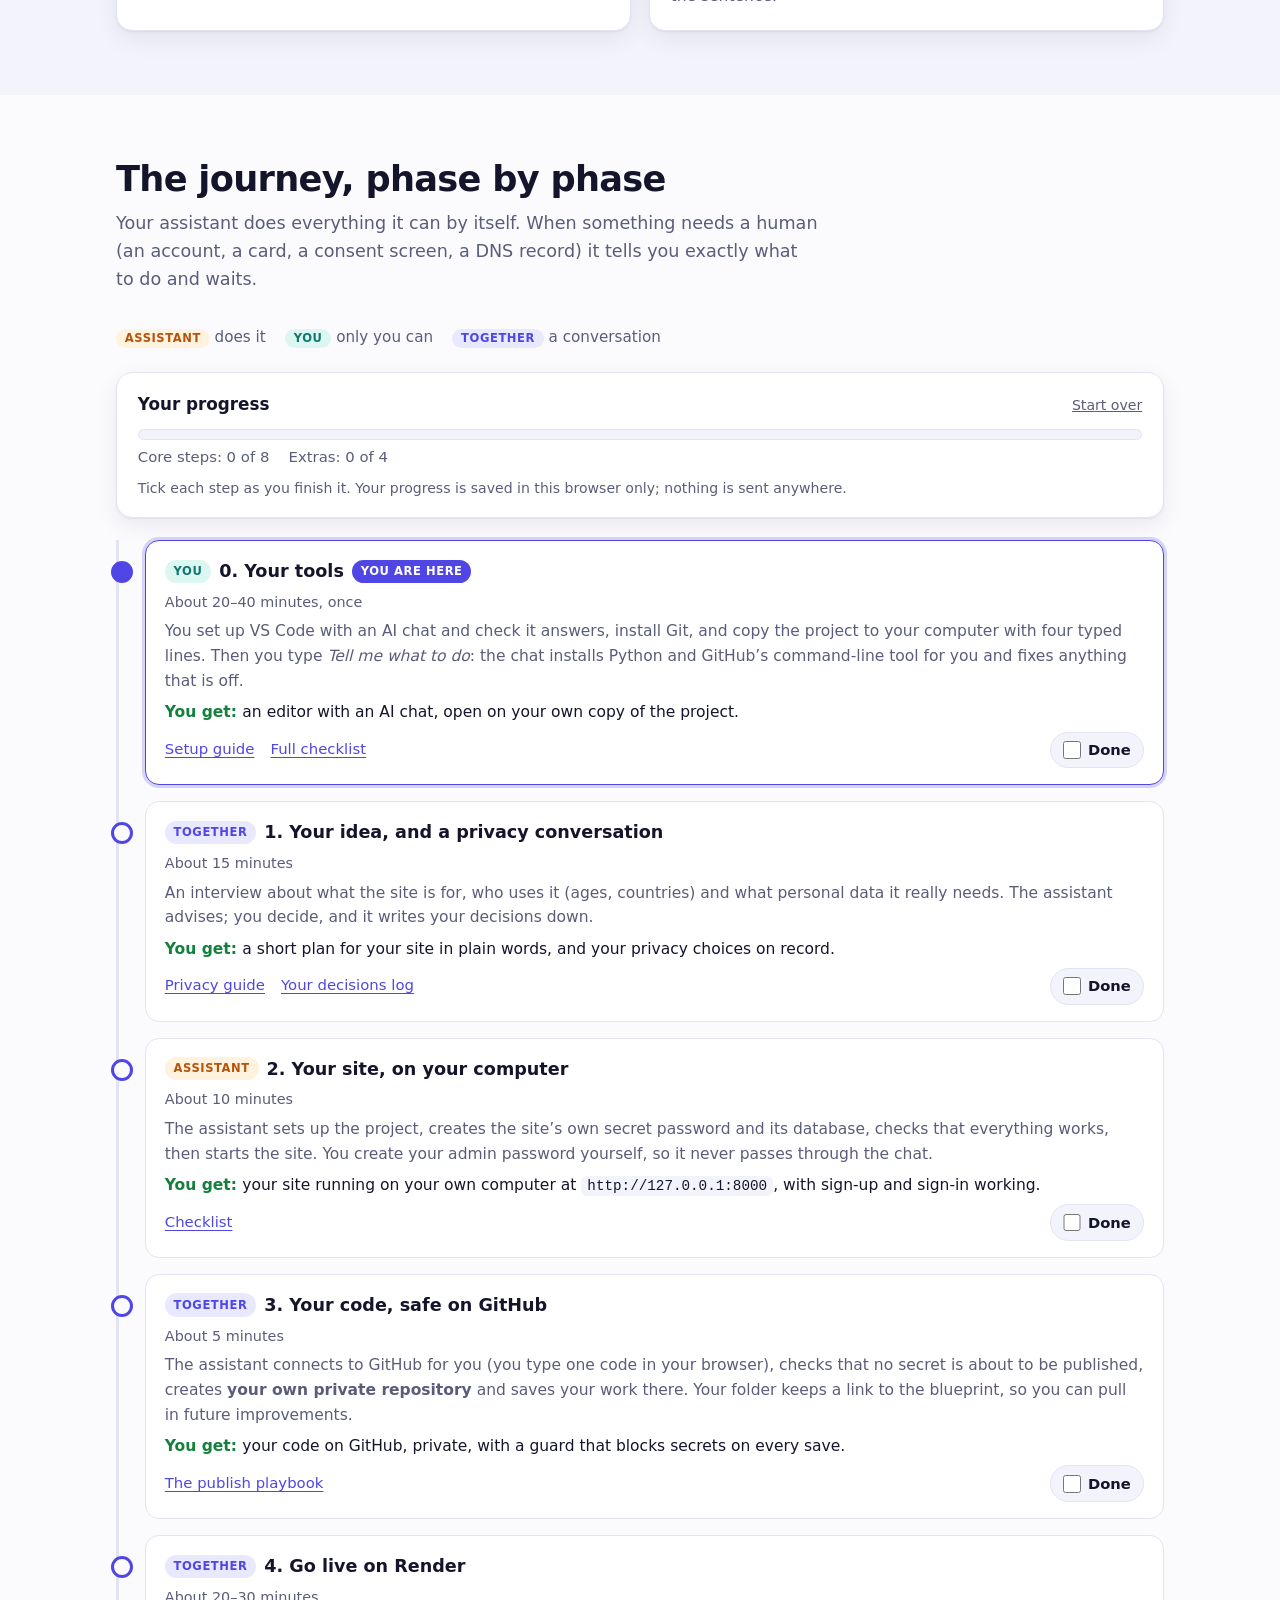
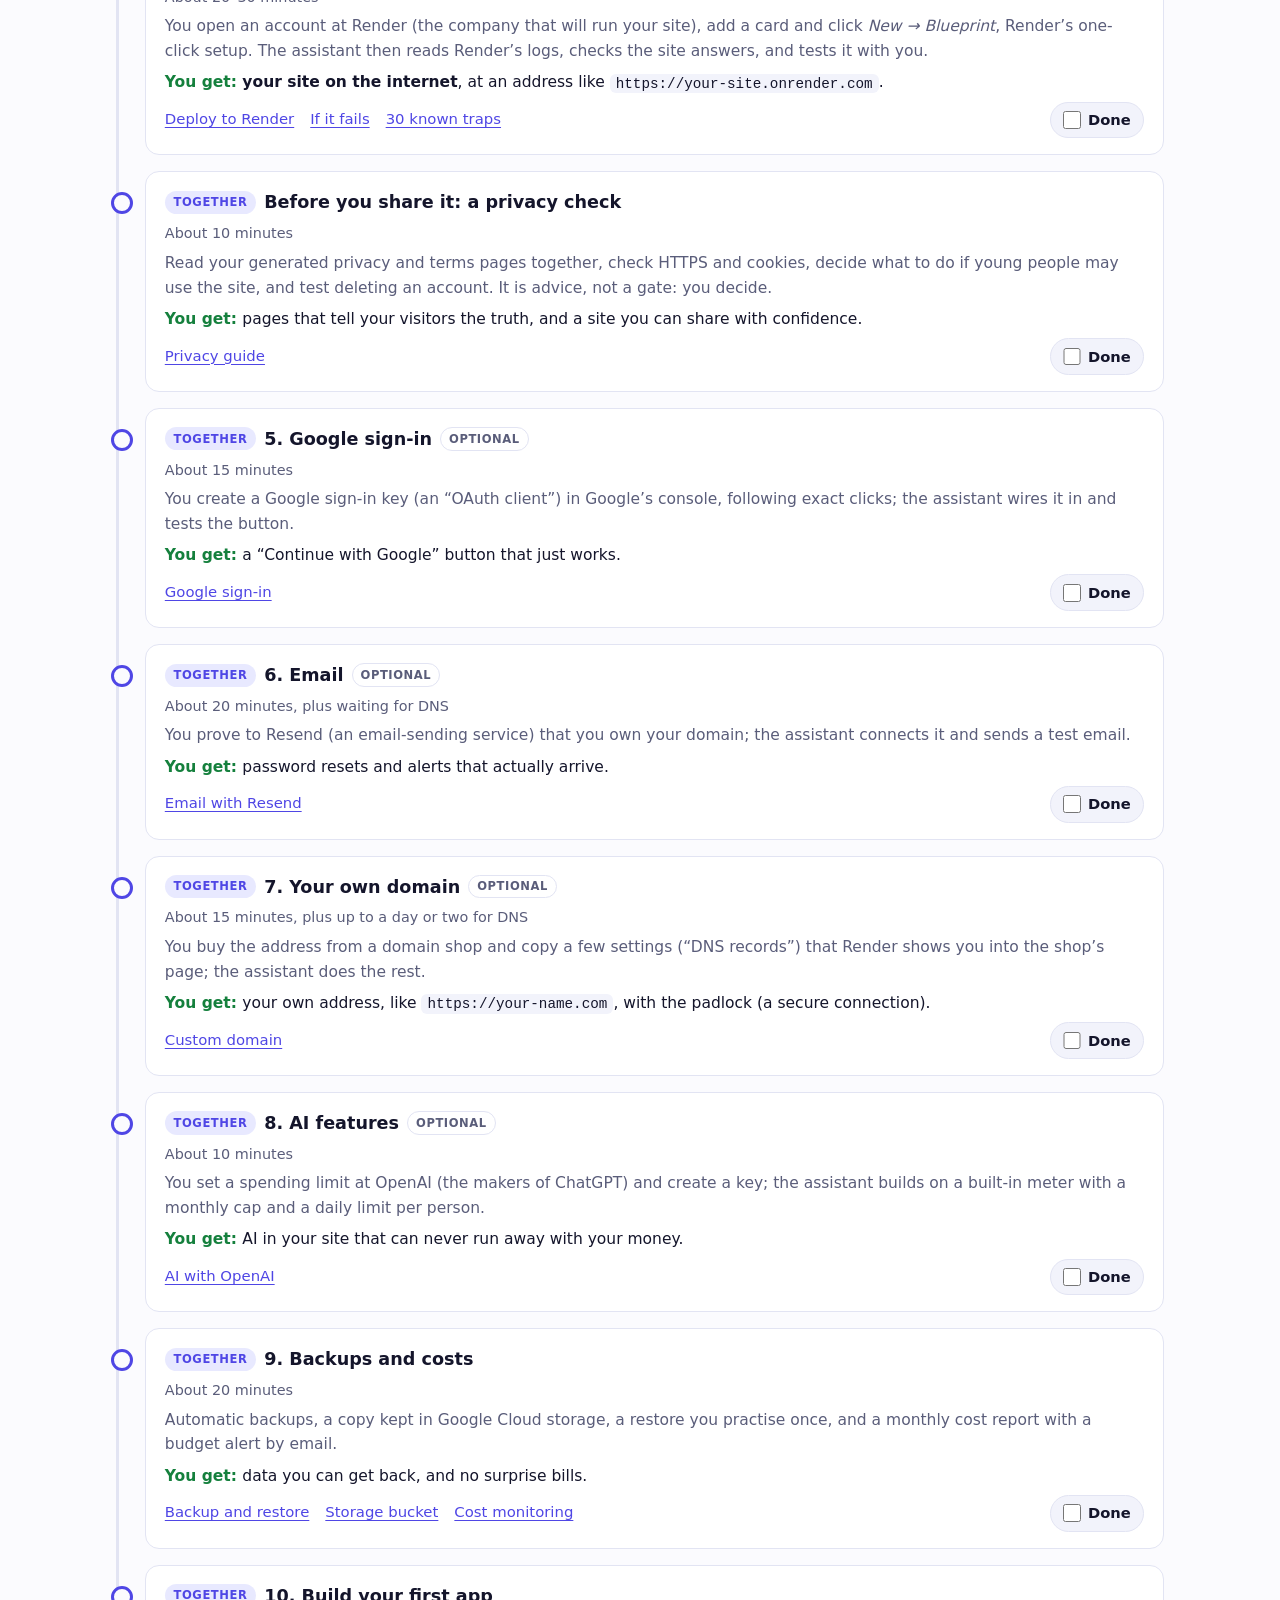
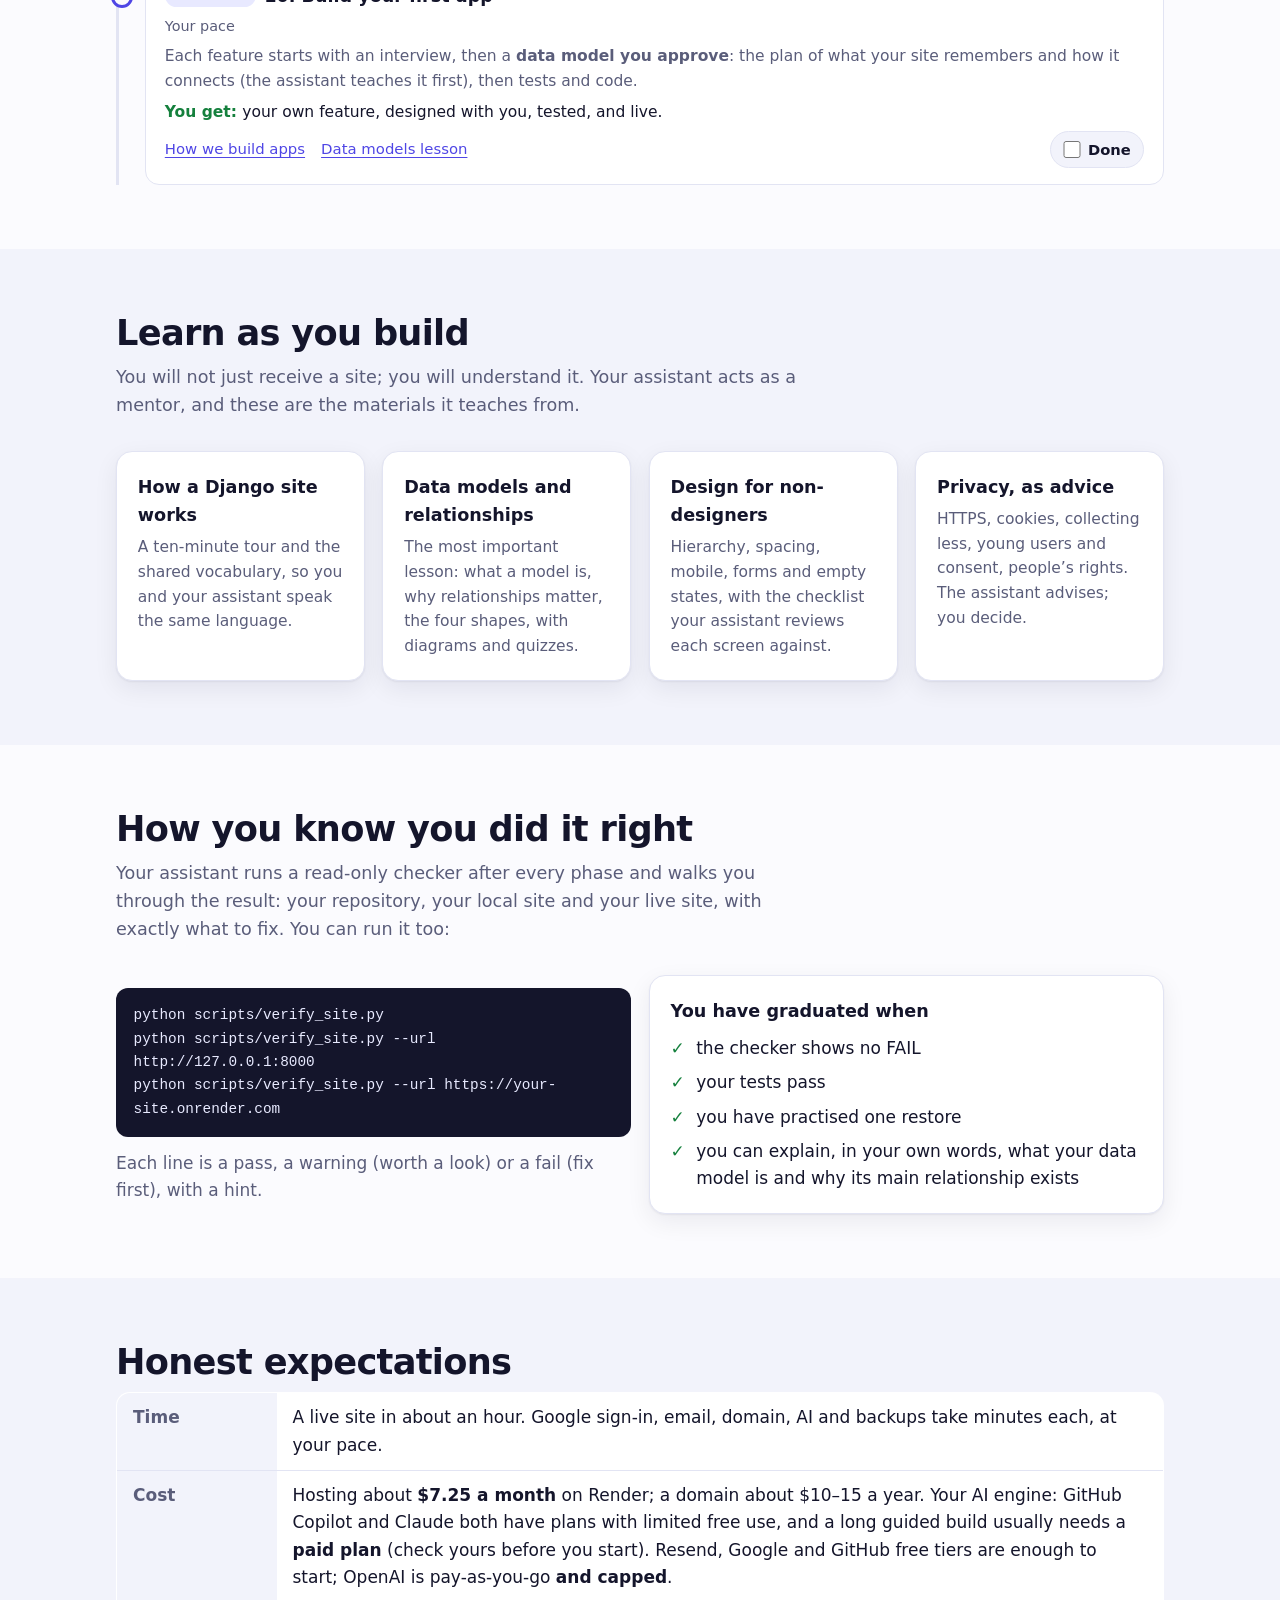
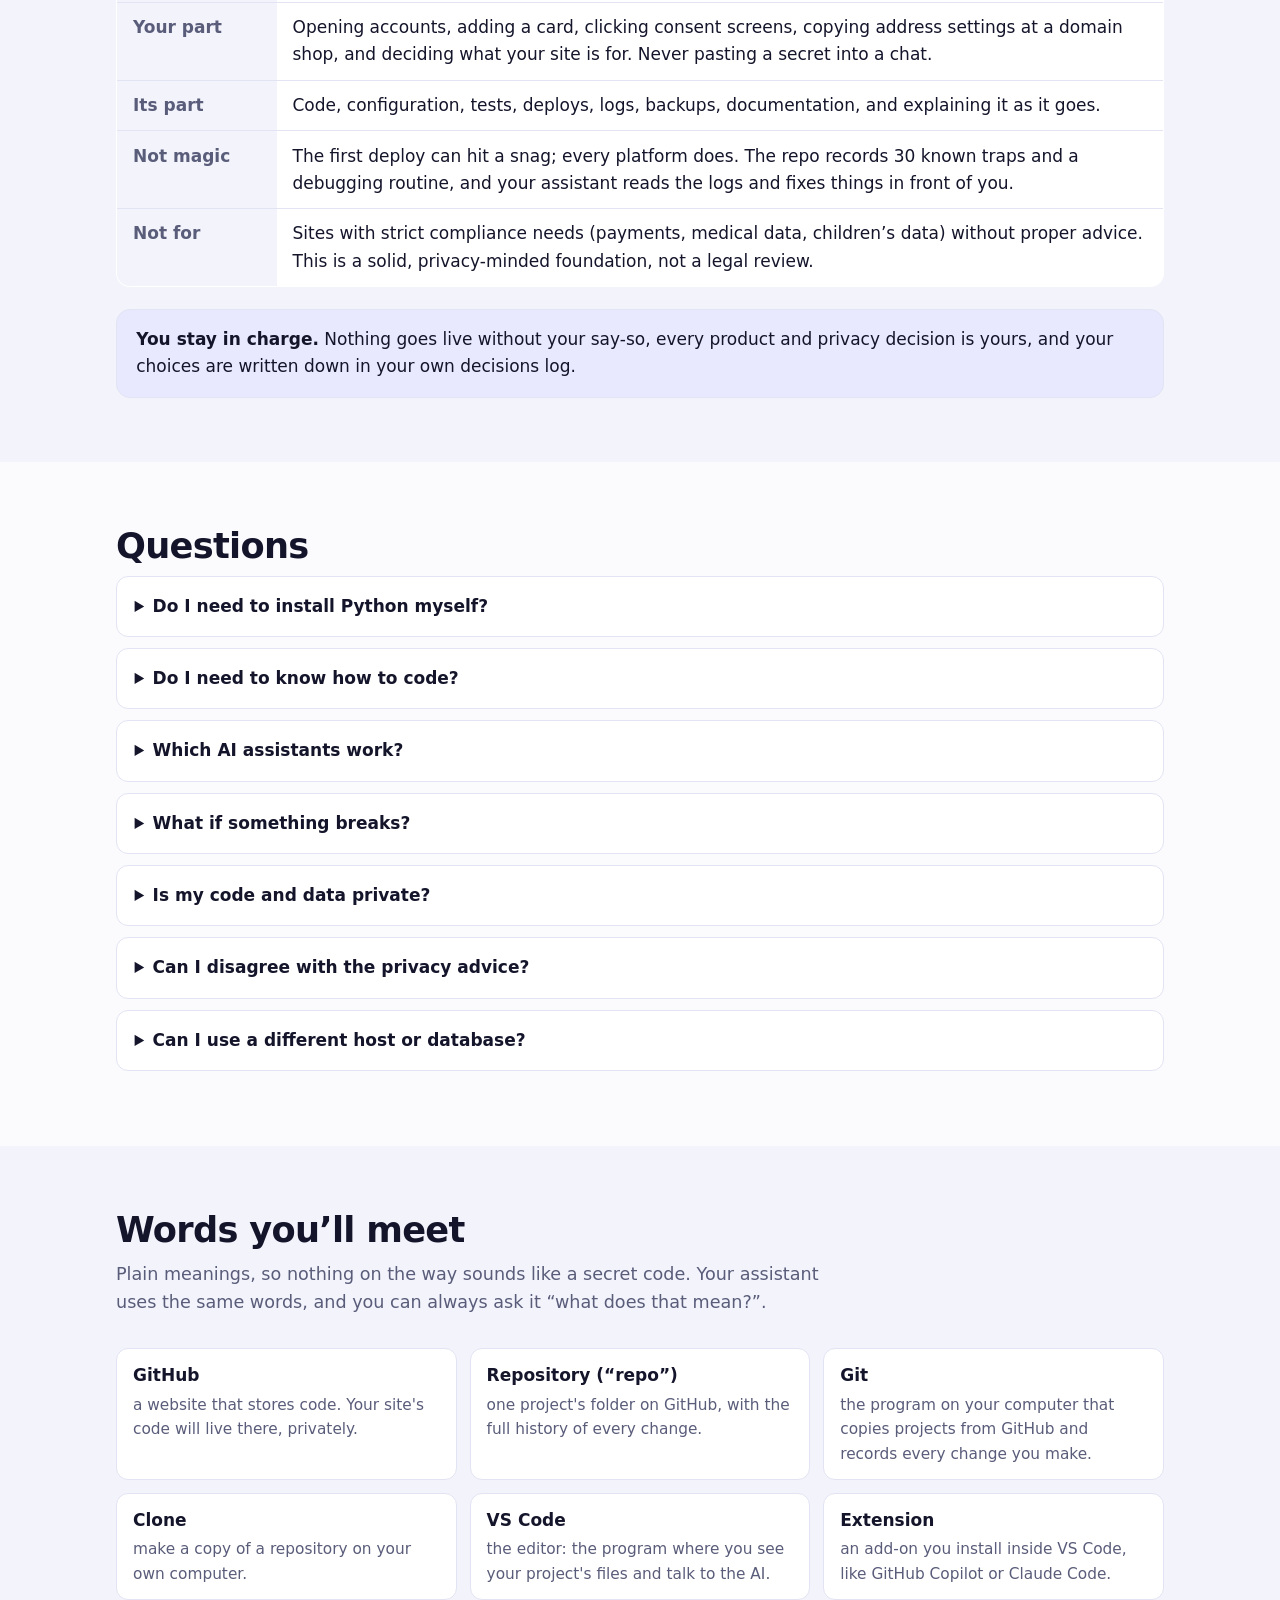
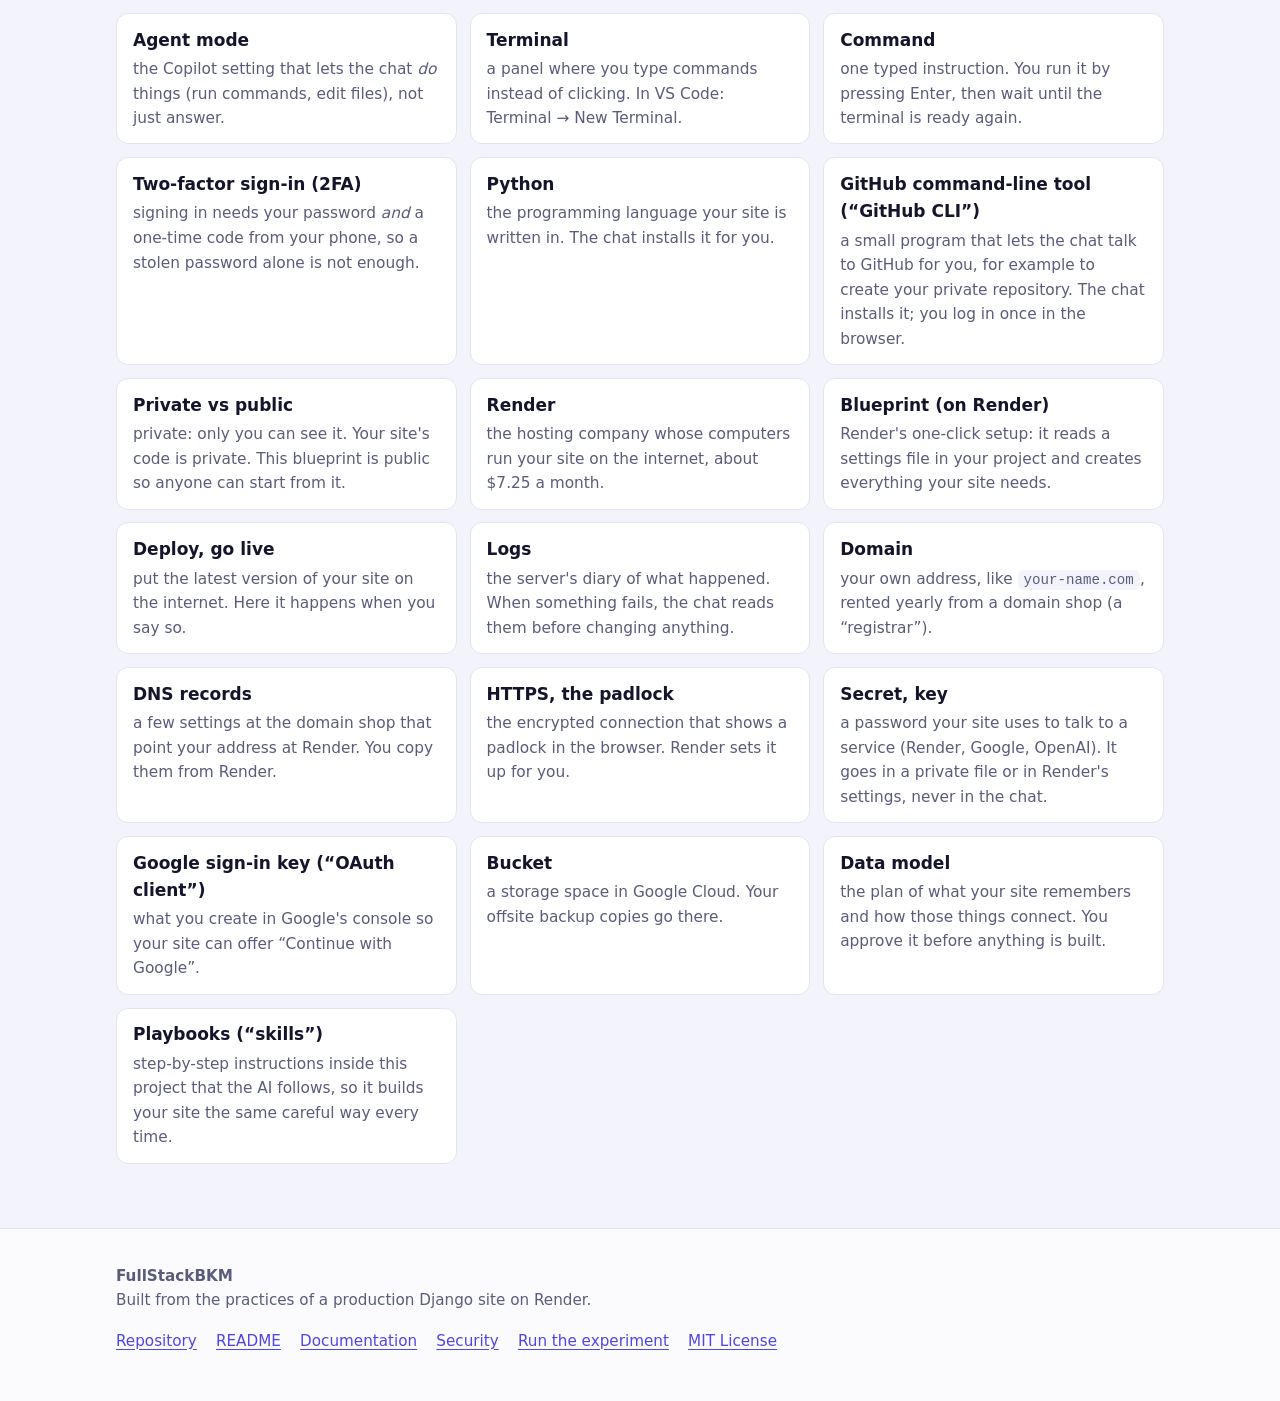
==== commit 9fd954b2: "mistake 109: a guard for a rare case is tested where the case happens Co-Authored-By: Claude Opus 5." ====
--- a/index.html
+++ b/index.html
@@ -224,7 +224,7 @@
   <div class="wrap">
     <div>
       <span class="eyebrow">A blueprint, a mentor and a safety net</span>
-      <!-- last-updated:start --><a class="updated" href="https://github.com/avisalmon/FullStackBKM/blob/main/docs/lessons_log.md"><b>Last updated 28 November 2026</b><span>5 new lessons</span><span>See what's new &rarr;</span></a><!-- last-updated:end -->
+      <!-- last-updated:start --><a class="updated" href="https://github.com/avisalmon/FullStackBKM/blob/main/docs/lessons_log.md"><b>Last updated 28 November 2026</b><span>6 new lessons</span><span>See what's new &rarr;</span></a><!-- last-updated:end -->
       <h1>Go from &ldquo;I have an idea&rdquo; to a <em>real, live, safe</em> website.</h1>
       <p class="lede">Set up an editor with an AI chat once, open your copy of this repo, and type four words: <strong>Tell me what to do</strong>. The chat installs what is missing, interviews you, builds the site with you, deploys it, explains every step, and checks your work. You decide; it does the heavy lifting.</p>
       <div class="cta">
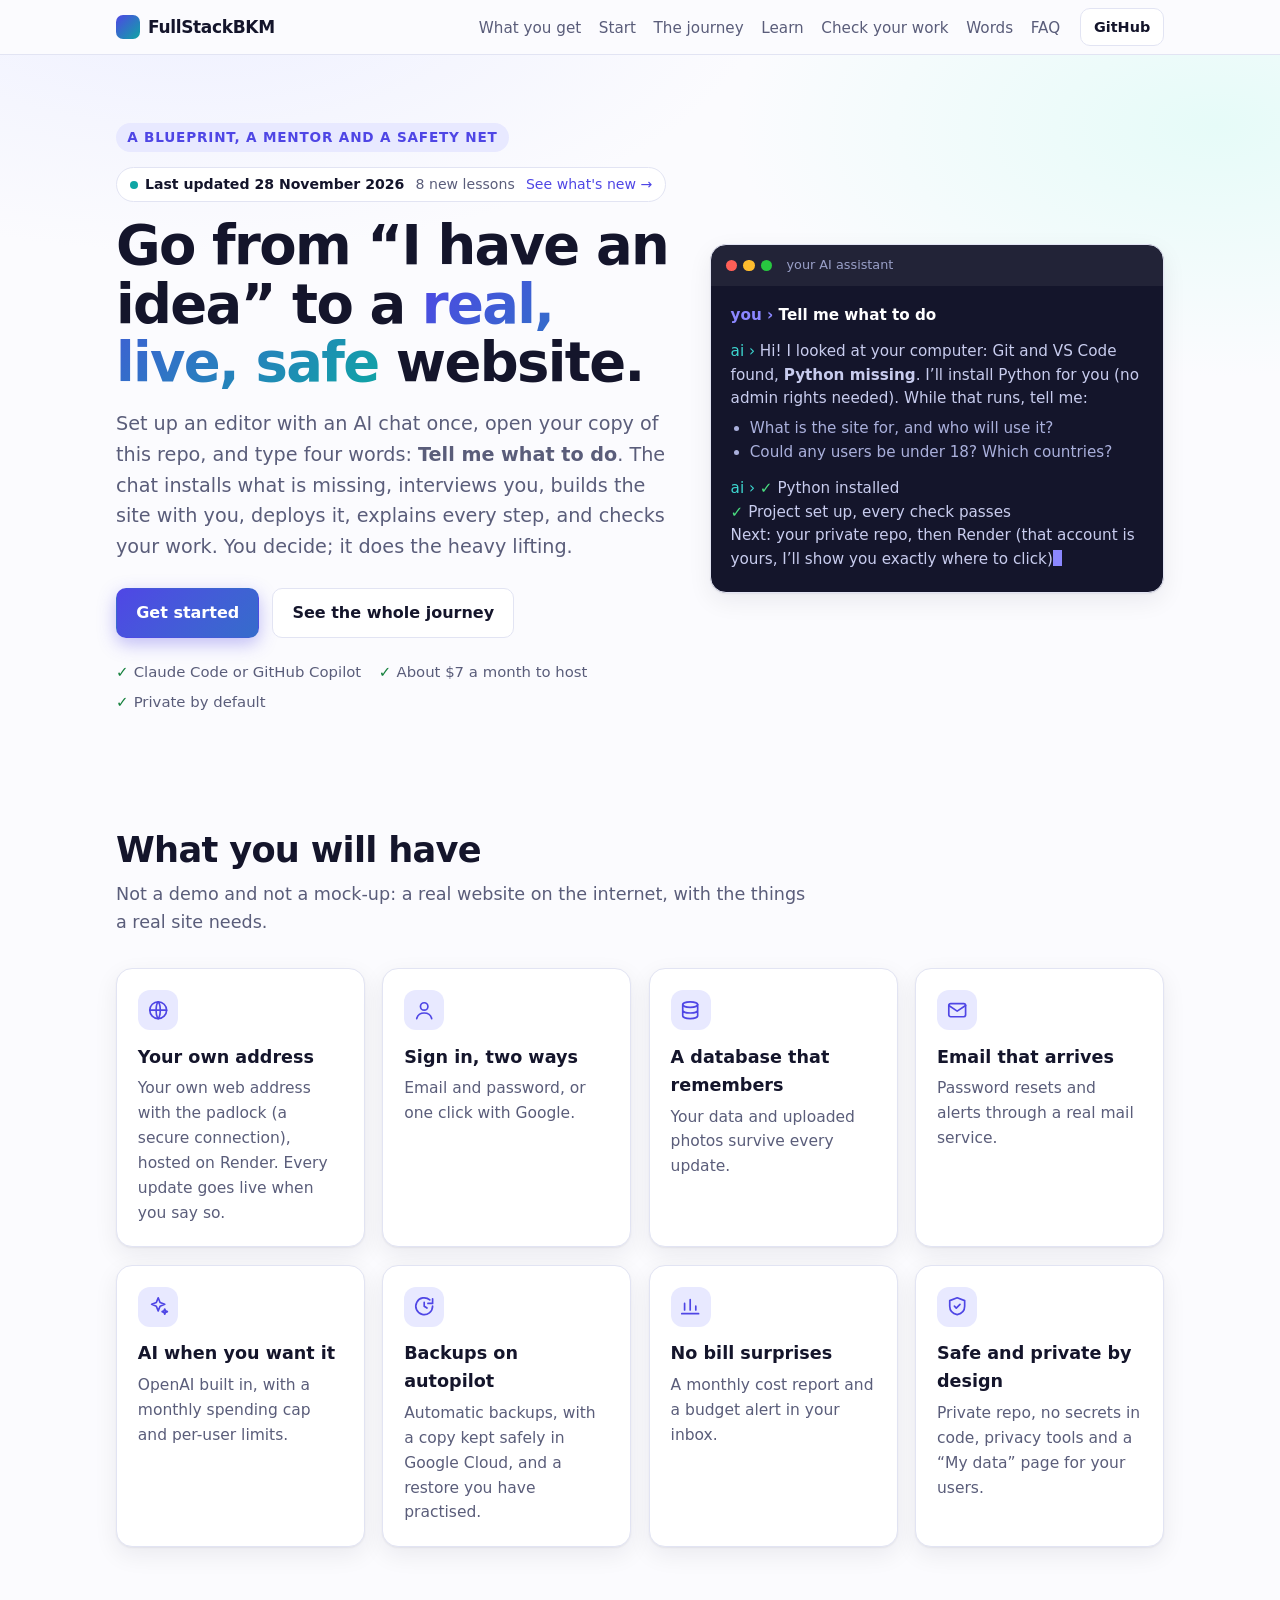
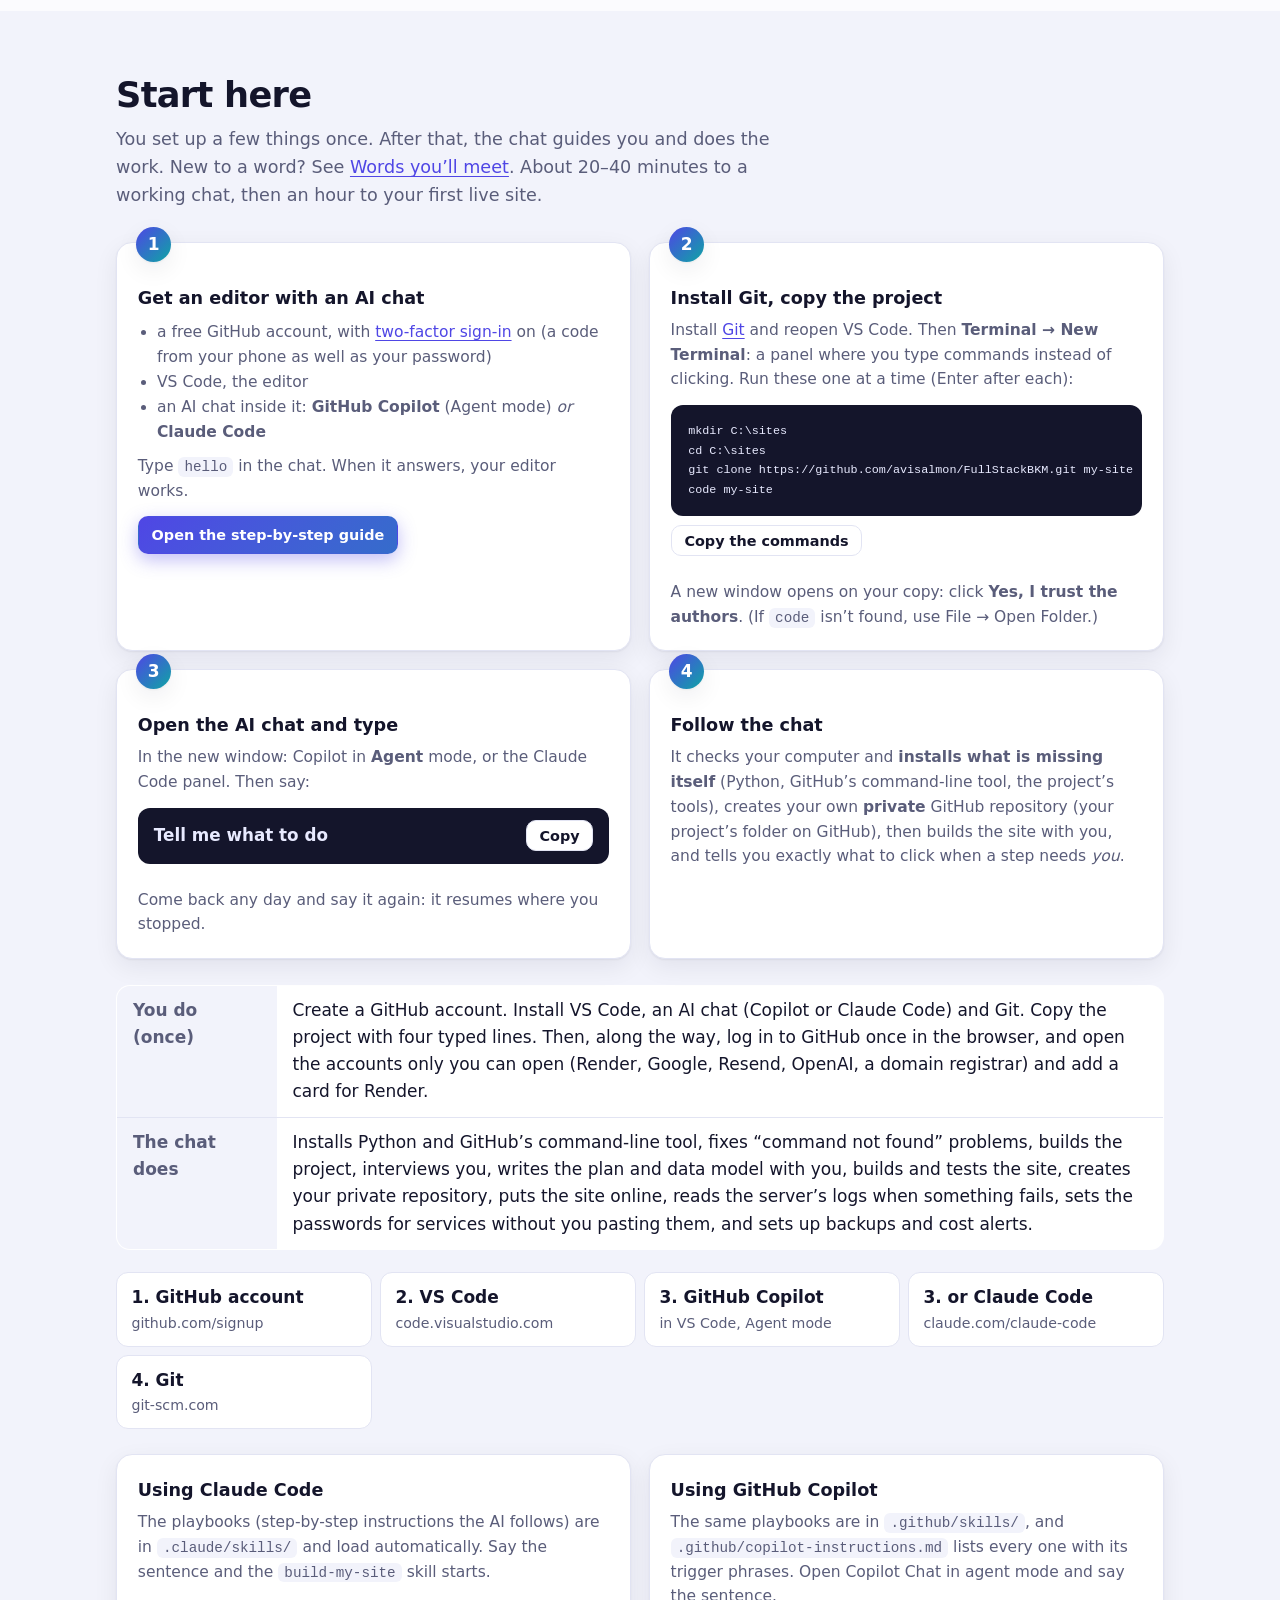
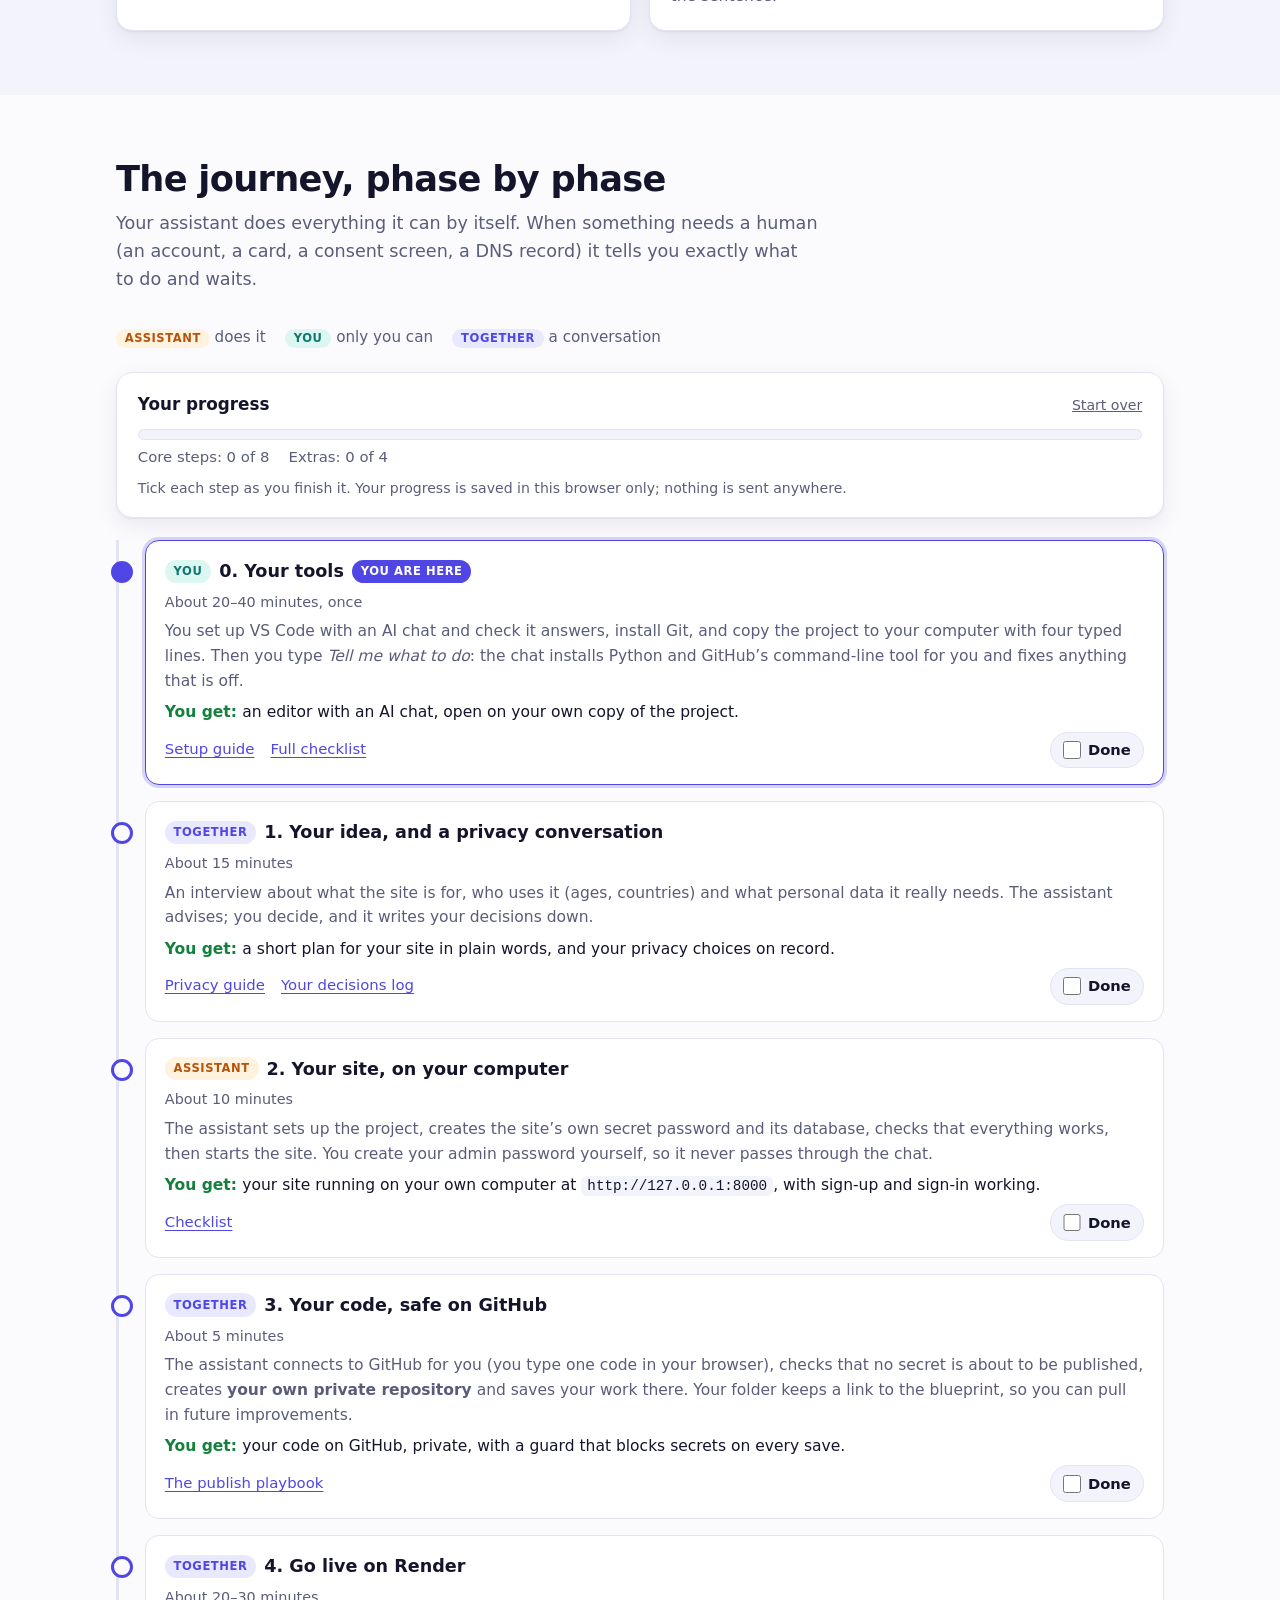
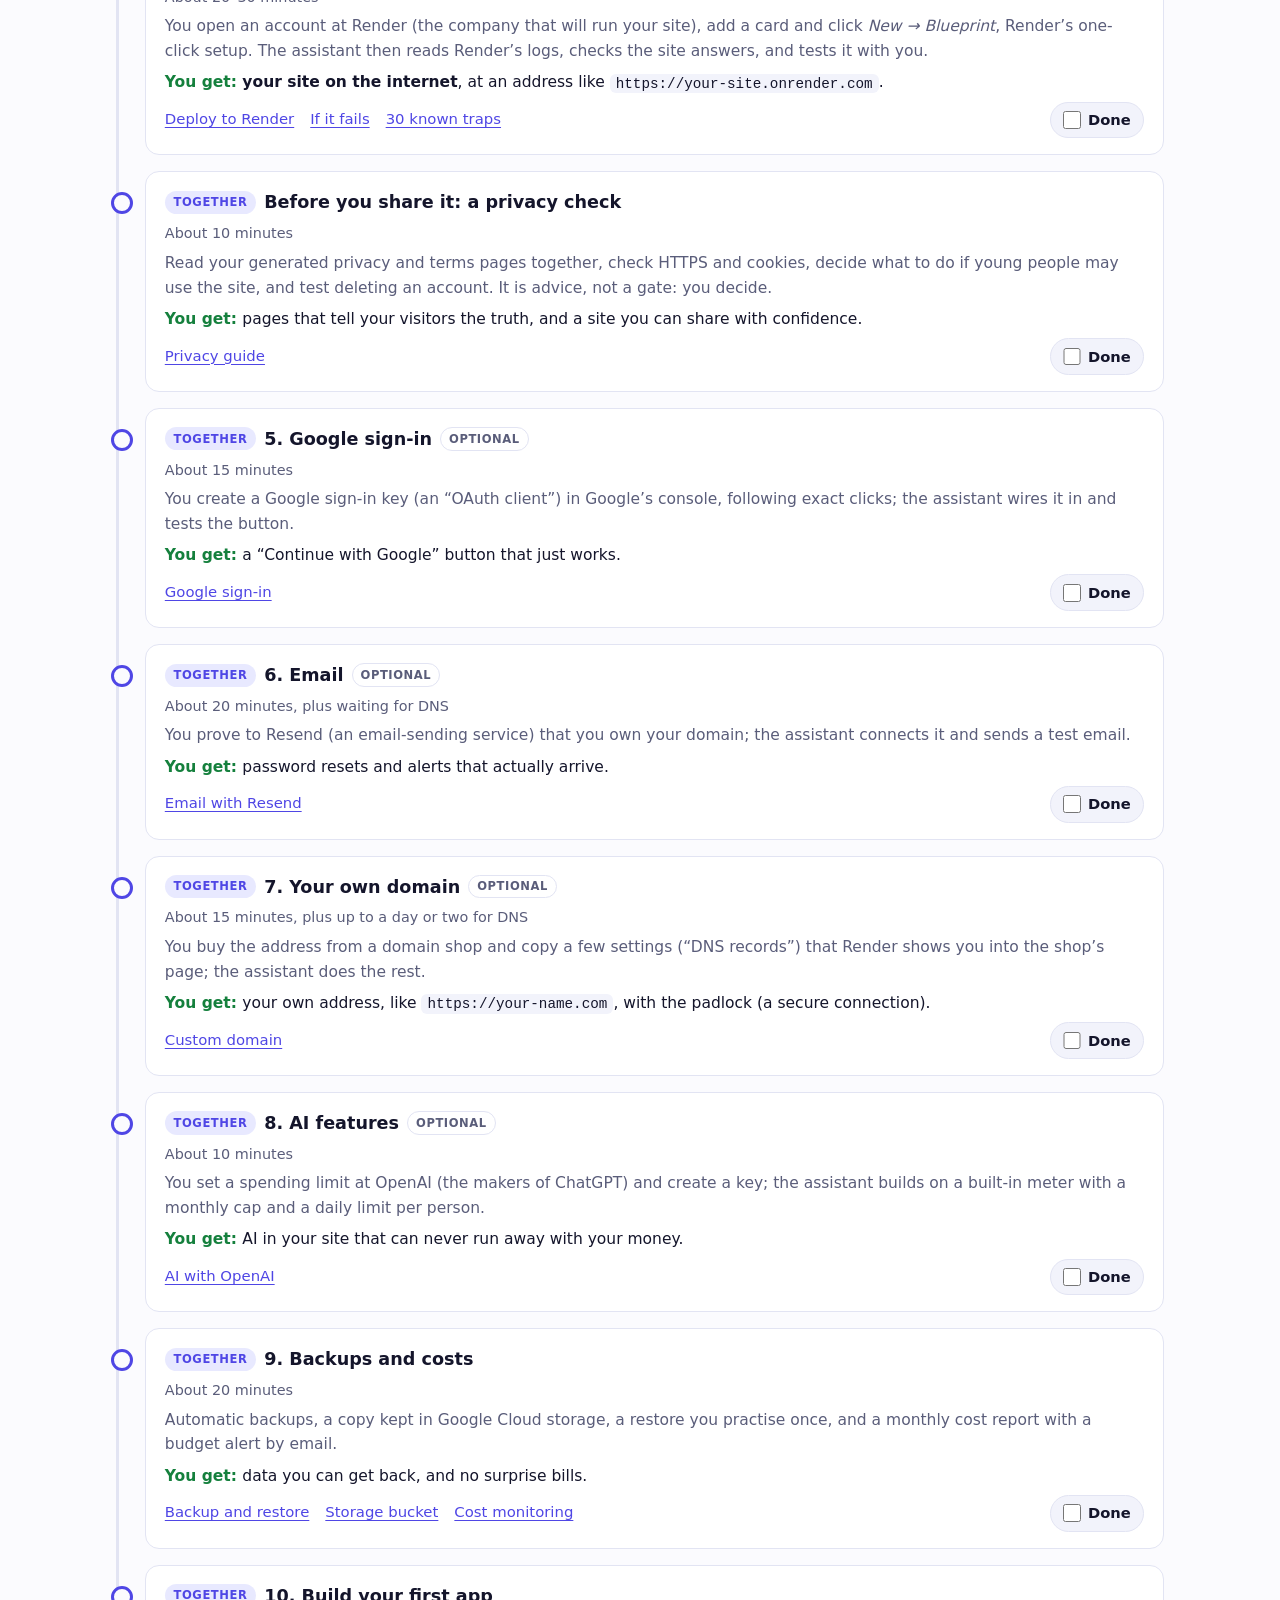
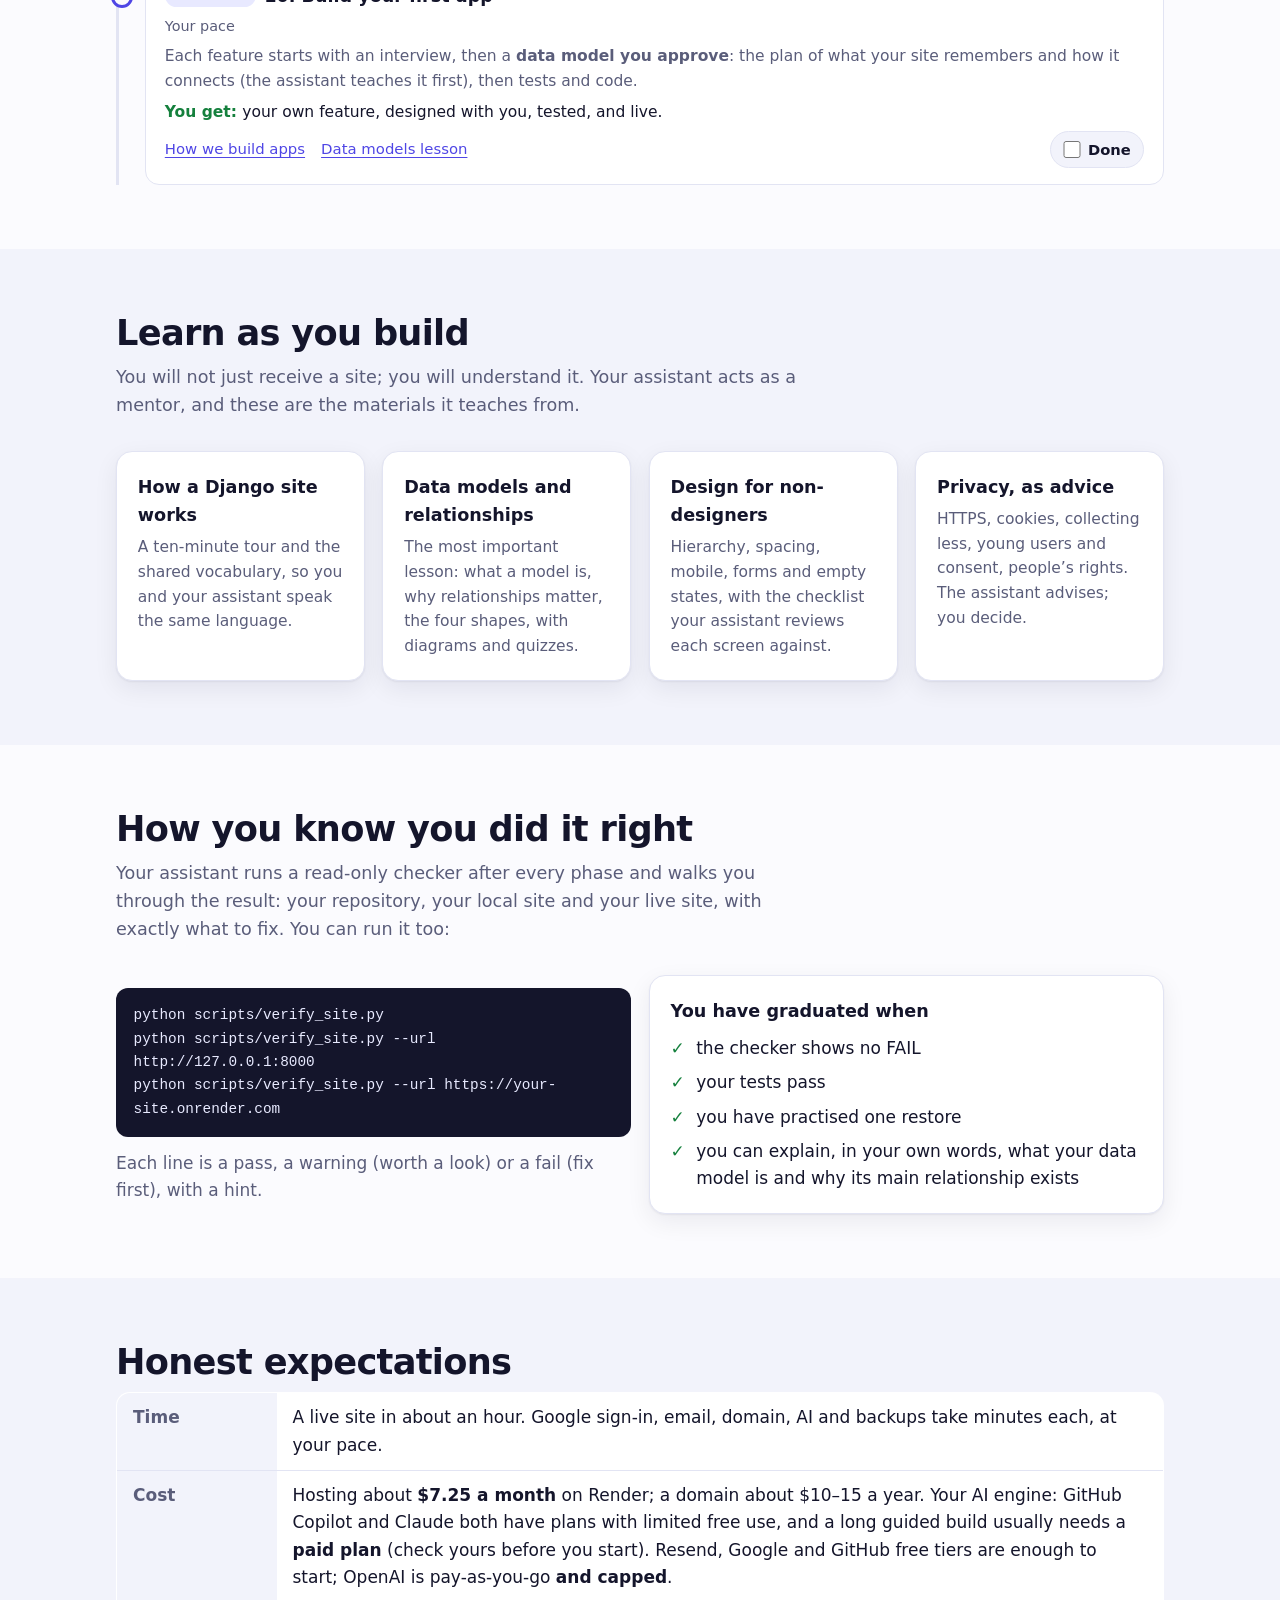
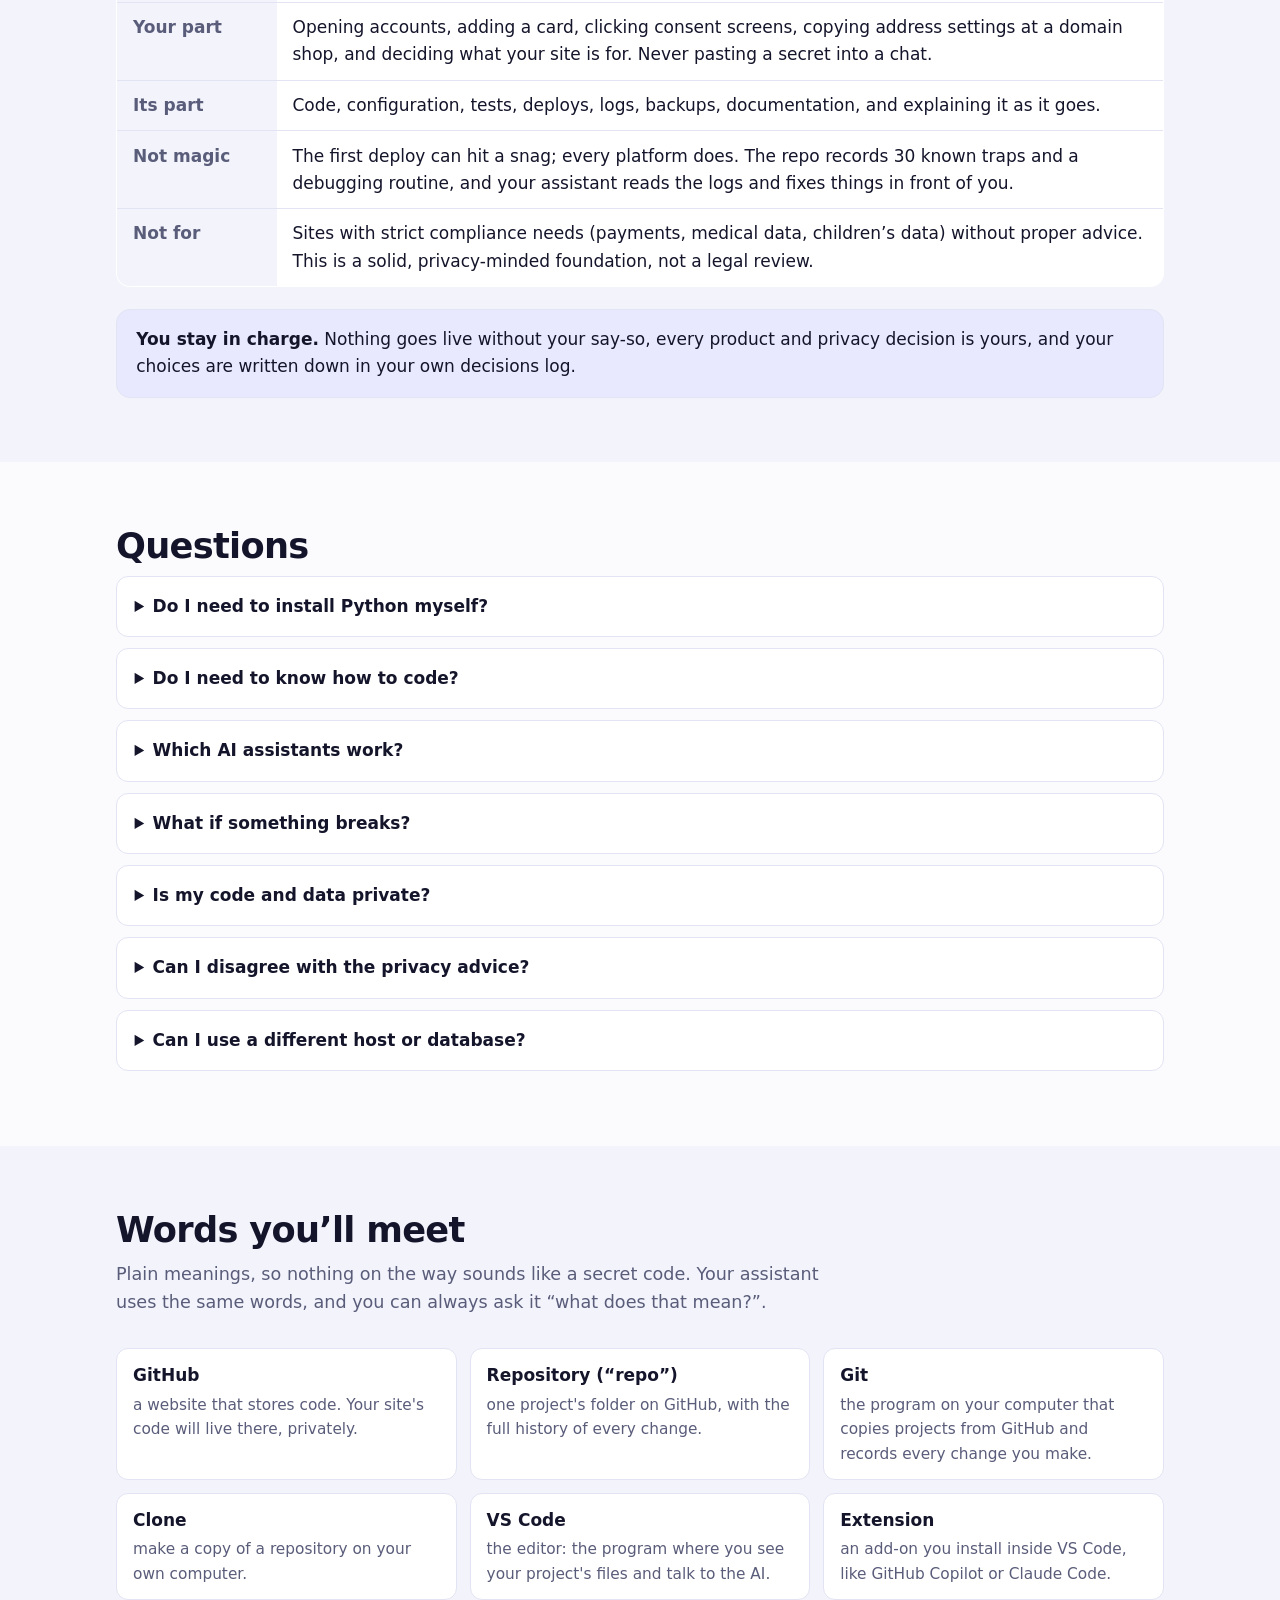
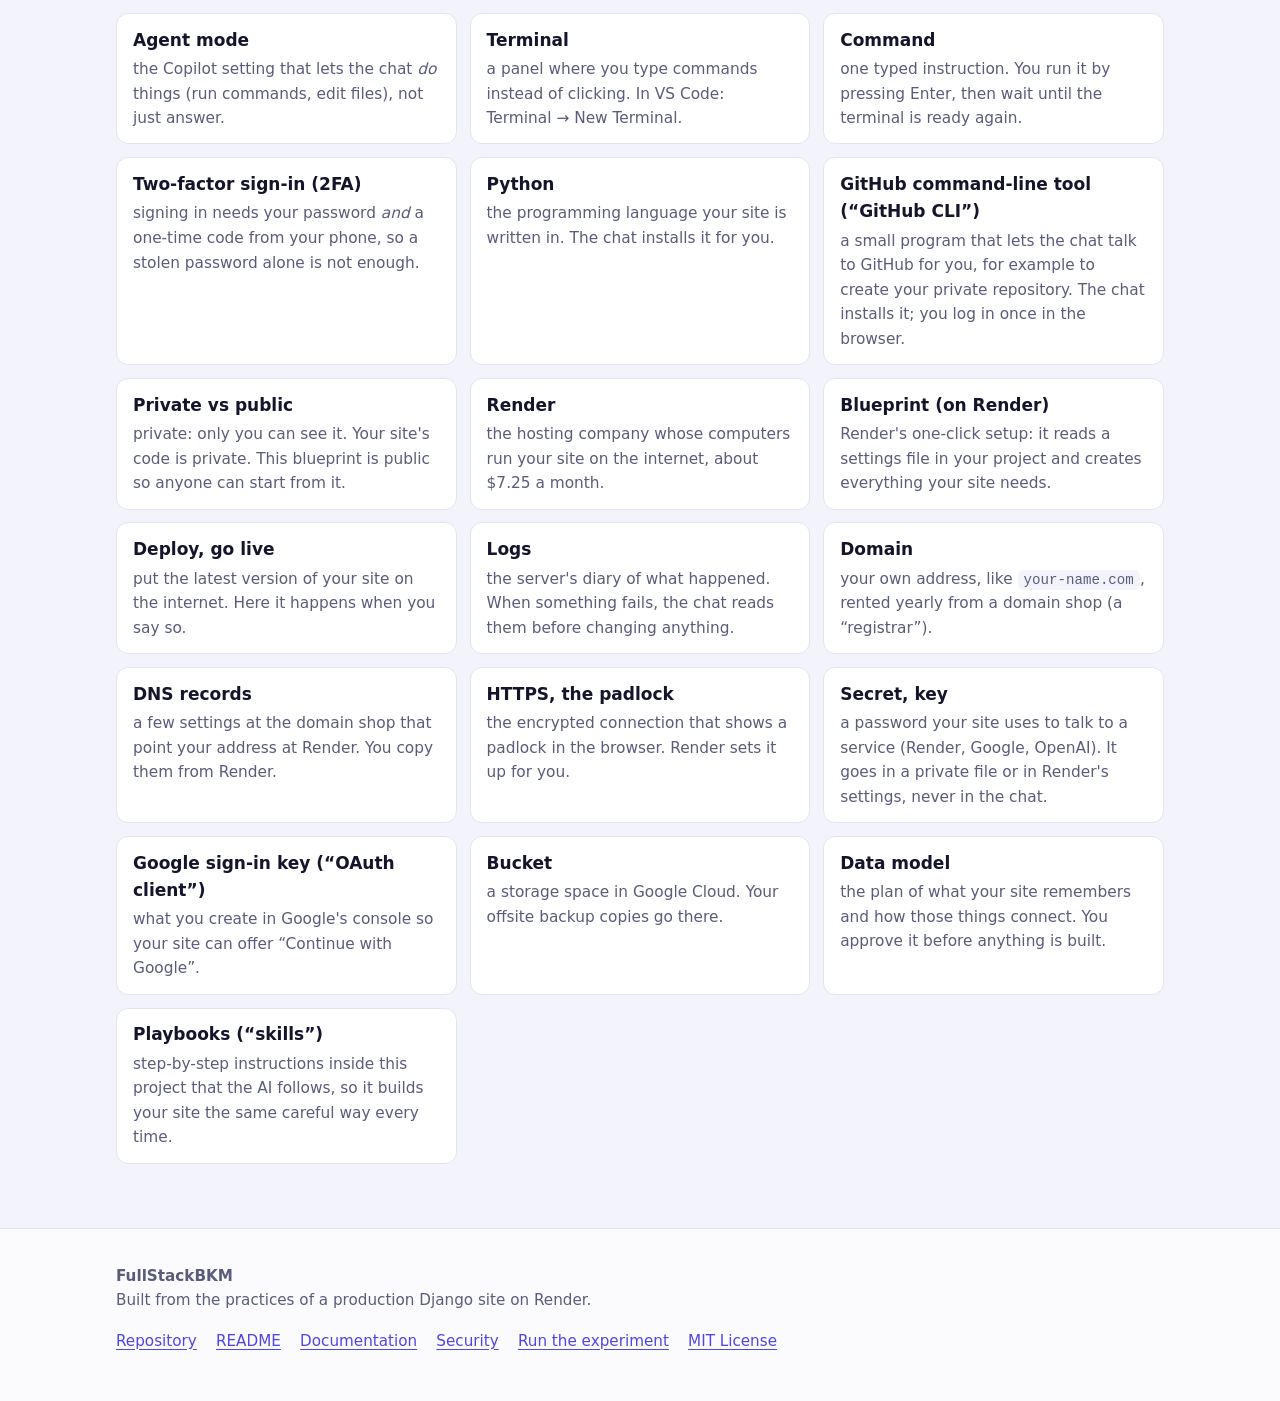
==== commit 5f2d1135: "mistakes 110, 111: an AI that changes things knows its limits; text is checked where it renders Co-A" ====
--- a/index.html
+++ b/index.html
@@ -224,7 +224,7 @@
   <div class="wrap">
     <div>
       <span class="eyebrow">A blueprint, a mentor and a safety net</span>
-      <!-- last-updated:start --><a class="updated" href="https://github.com/avisalmon/FullStackBKM/blob/main/docs/lessons_log.md"><b>Last updated 28 November 2026</b><span>6 new lessons</span><span>See what's new &rarr;</span></a><!-- last-updated:end -->
+      <!-- last-updated:start --><a class="updated" href="https://github.com/avisalmon/FullStackBKM/blob/main/docs/lessons_log.md"><b>Last updated 28 November 2026</b><span>8 new lessons</span><span>See what's new &rarr;</span></a><!-- last-updated:end -->
       <h1>Go from &ldquo;I have an idea&rdquo; to a <em>real, live, safe</em> website.</h1>
       <p class="lede">Set up an editor with an AI chat once, open your copy of this repo, and type four words: <strong>Tell me what to do</strong>. The chat installs what is missing, interviews you, builds the site with you, deploys it, explains every step, and checks your work. You decide; it does the heavy lifting.</p>
       <div class="cta">
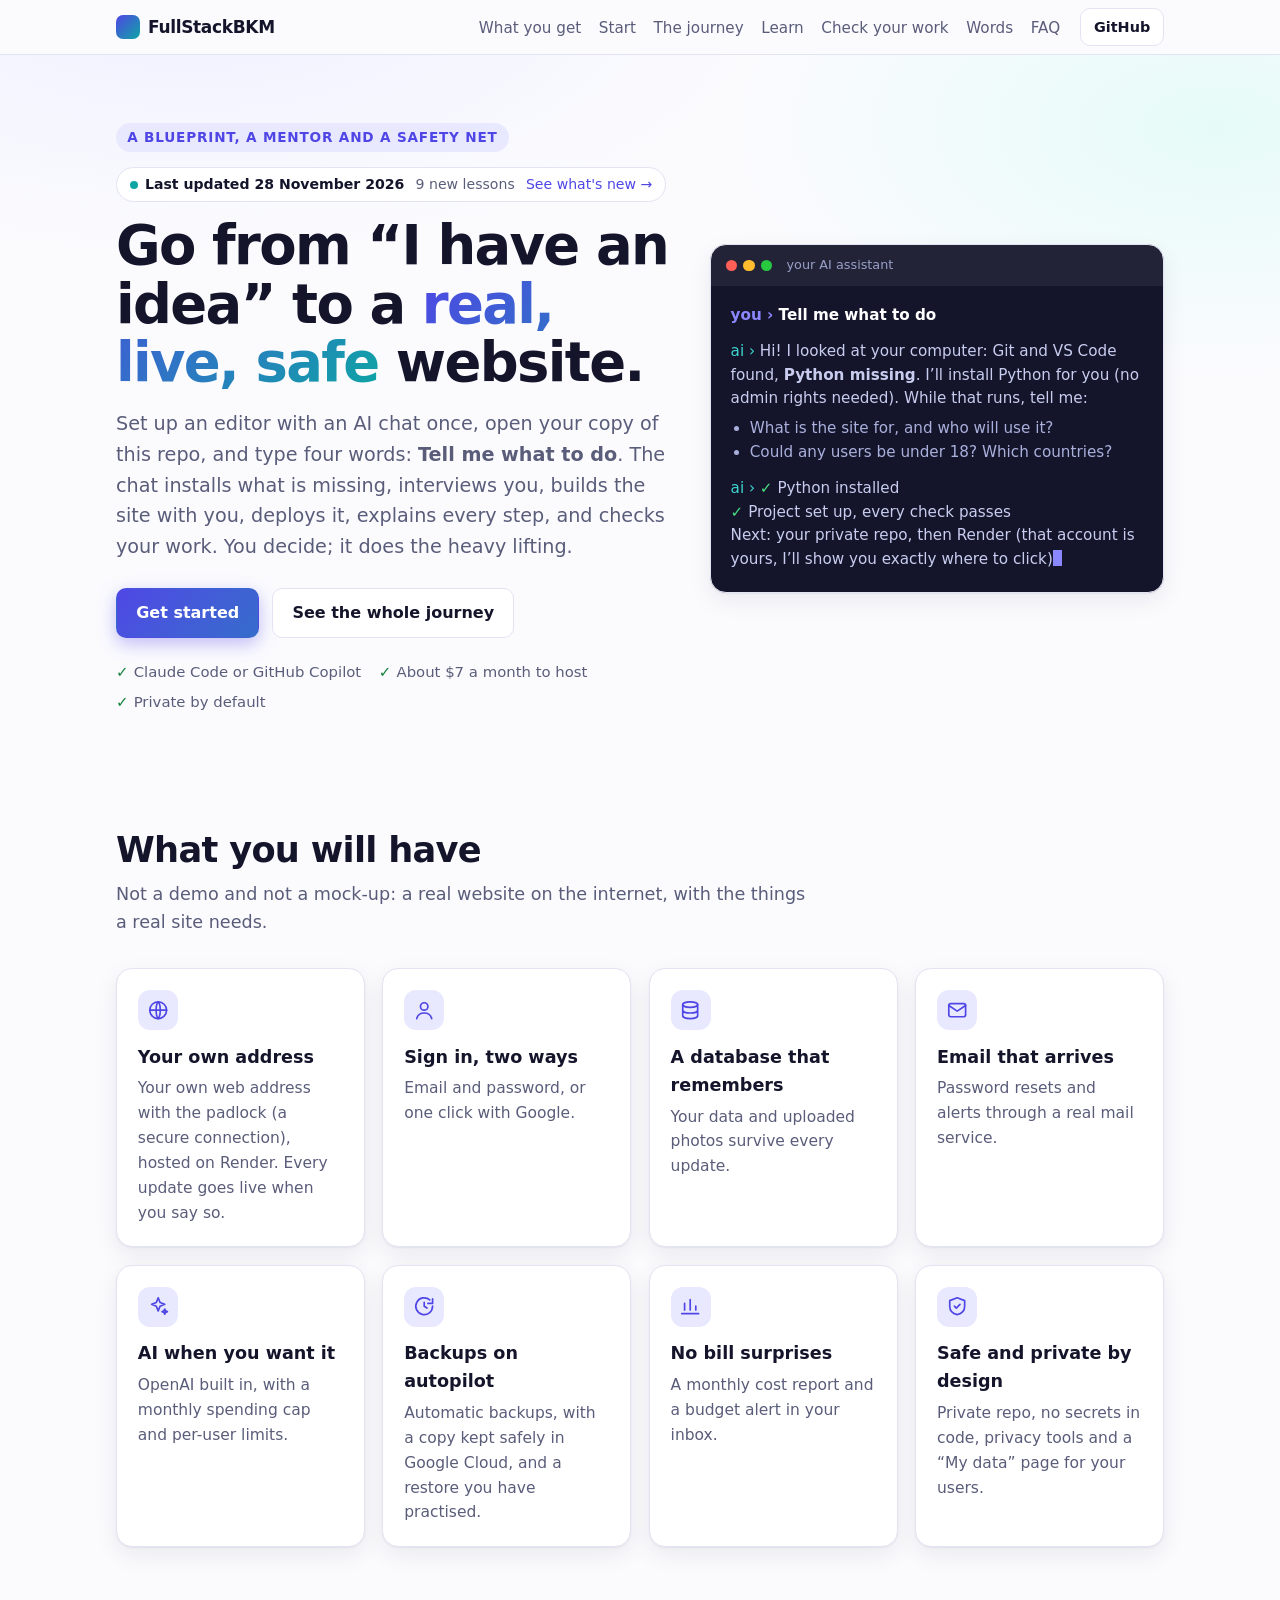
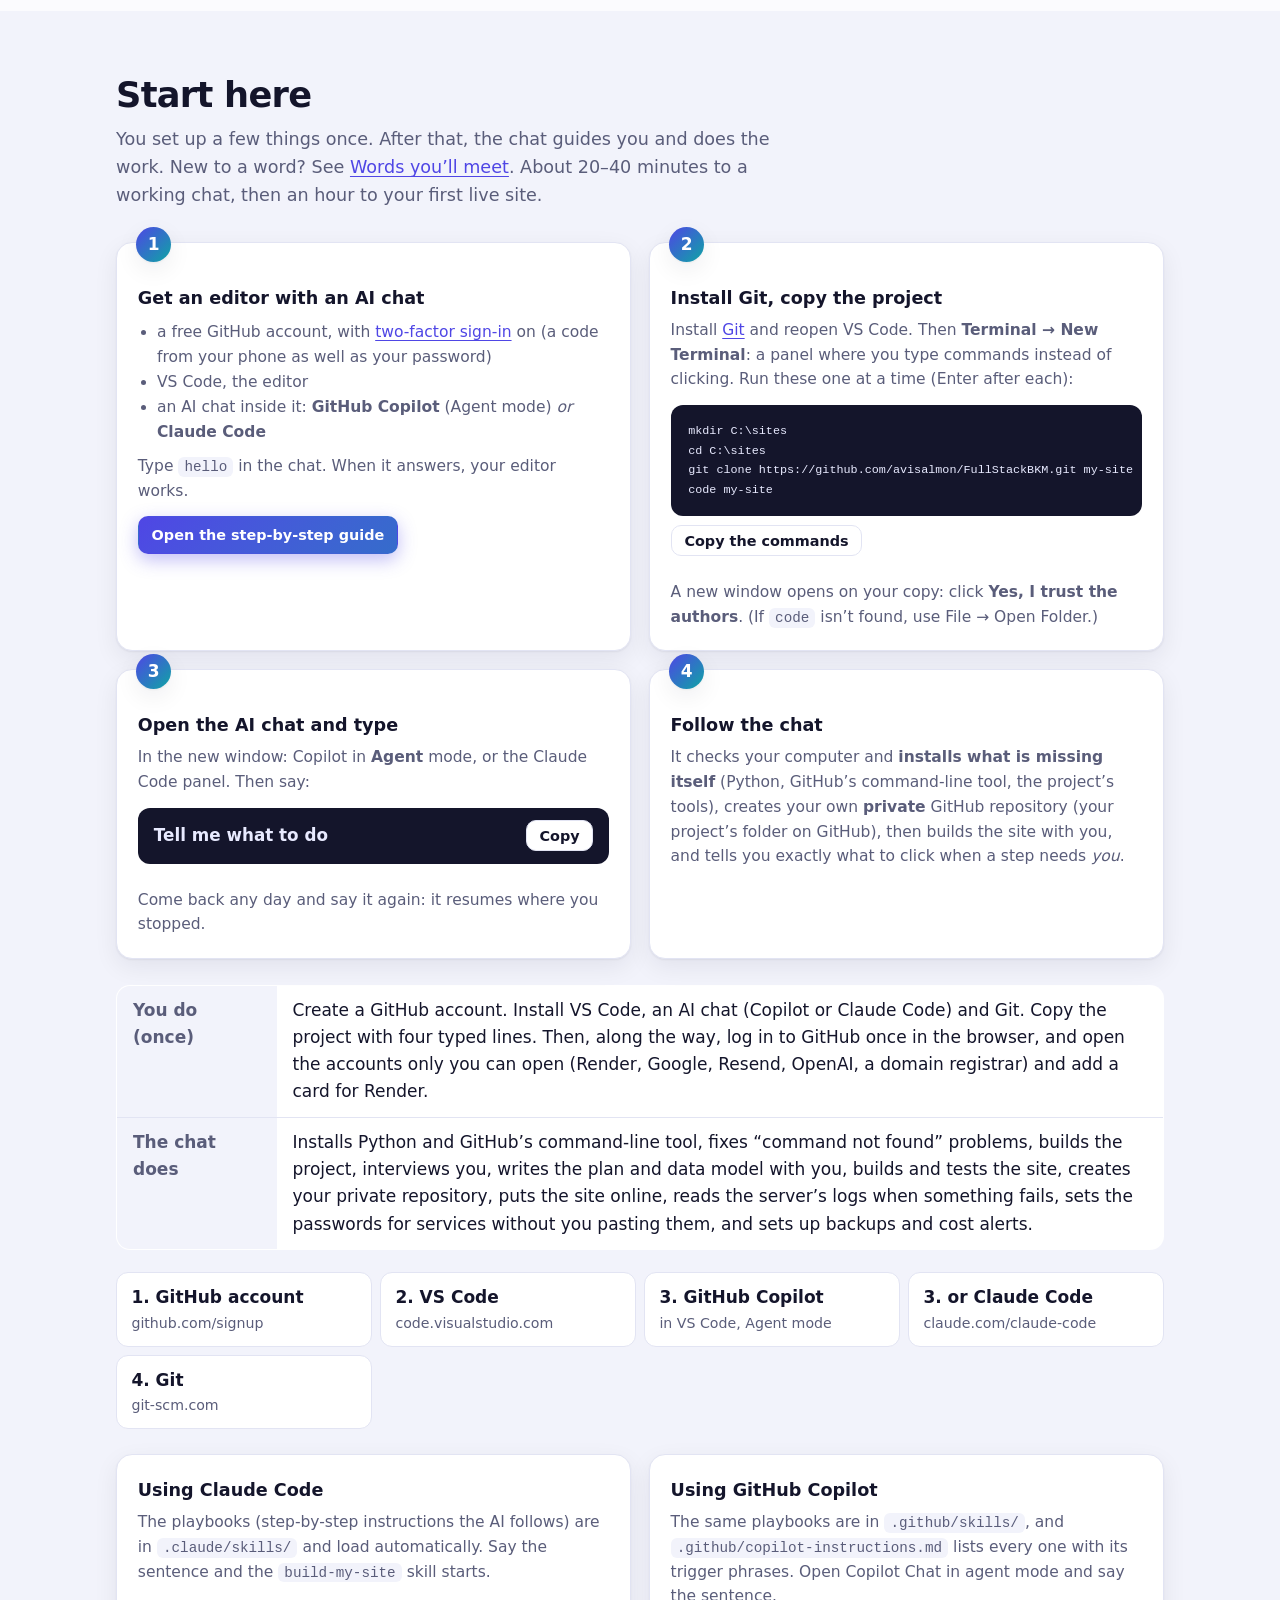
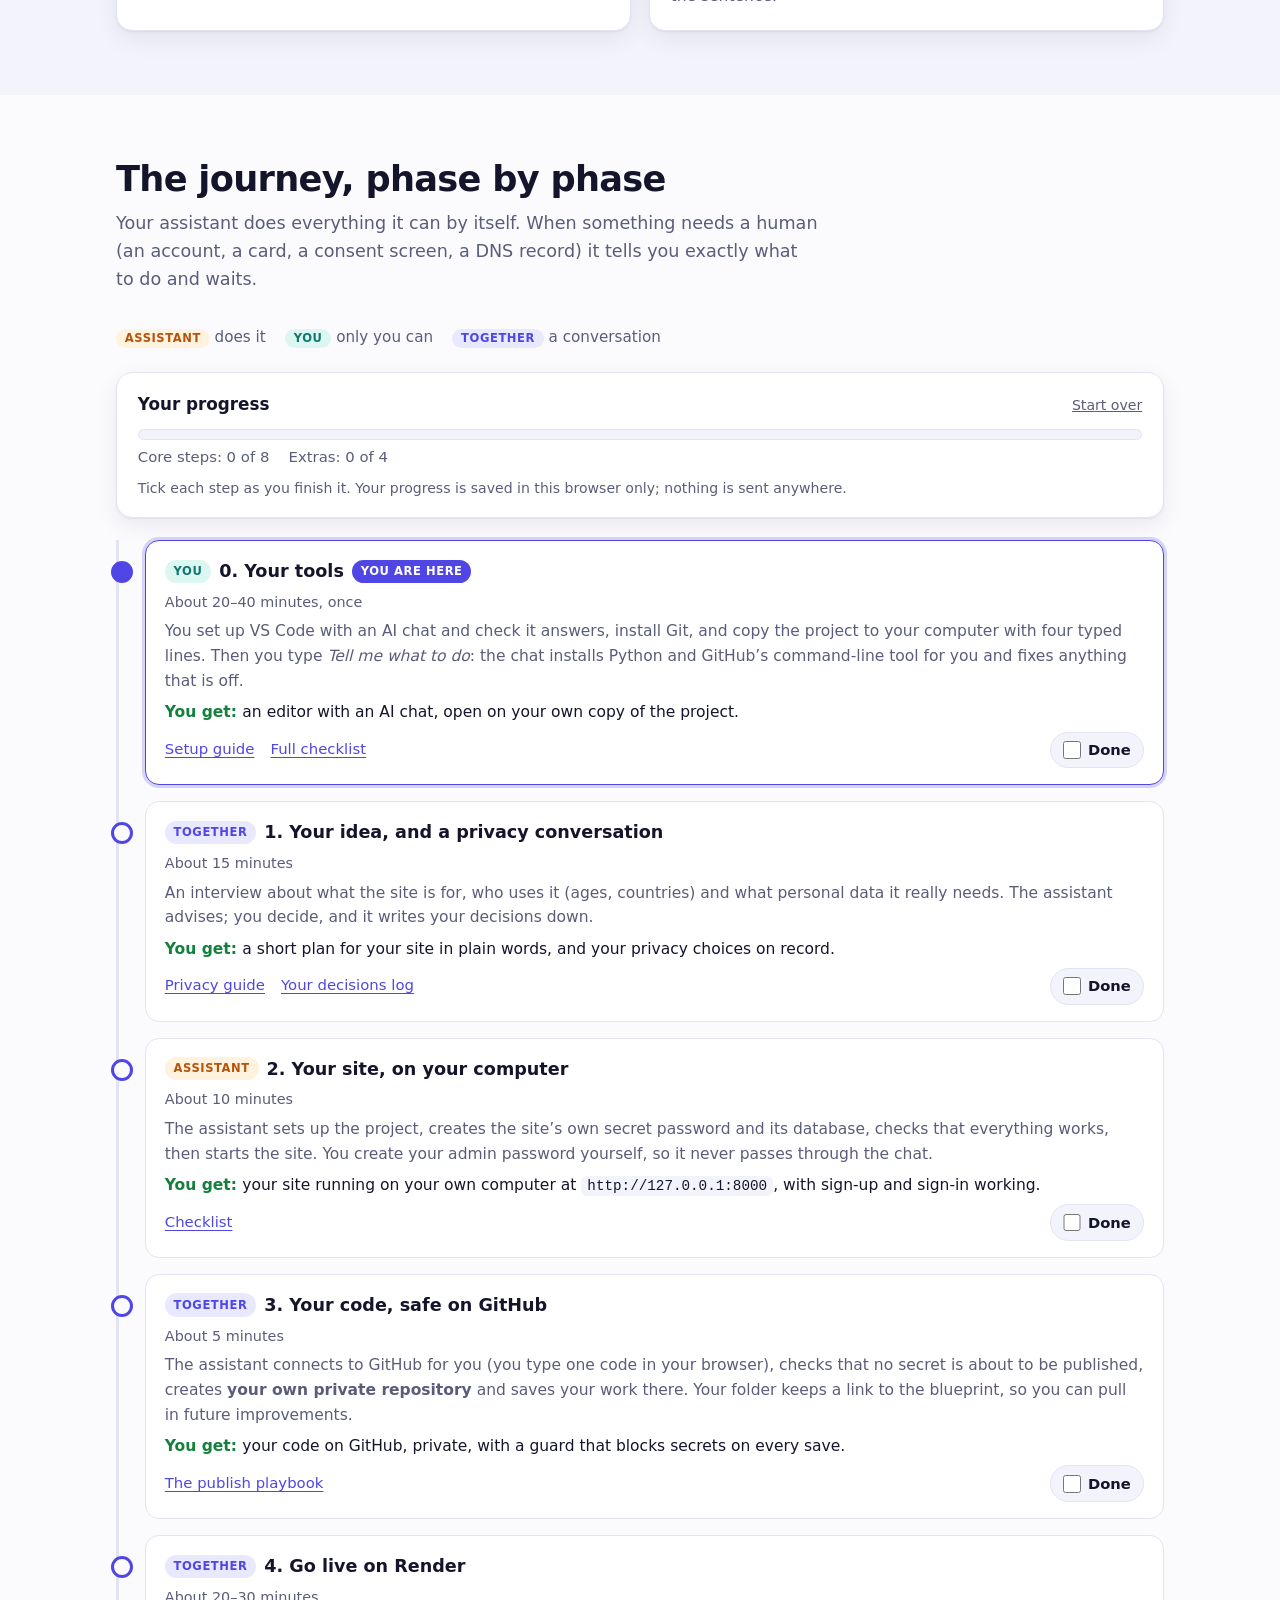
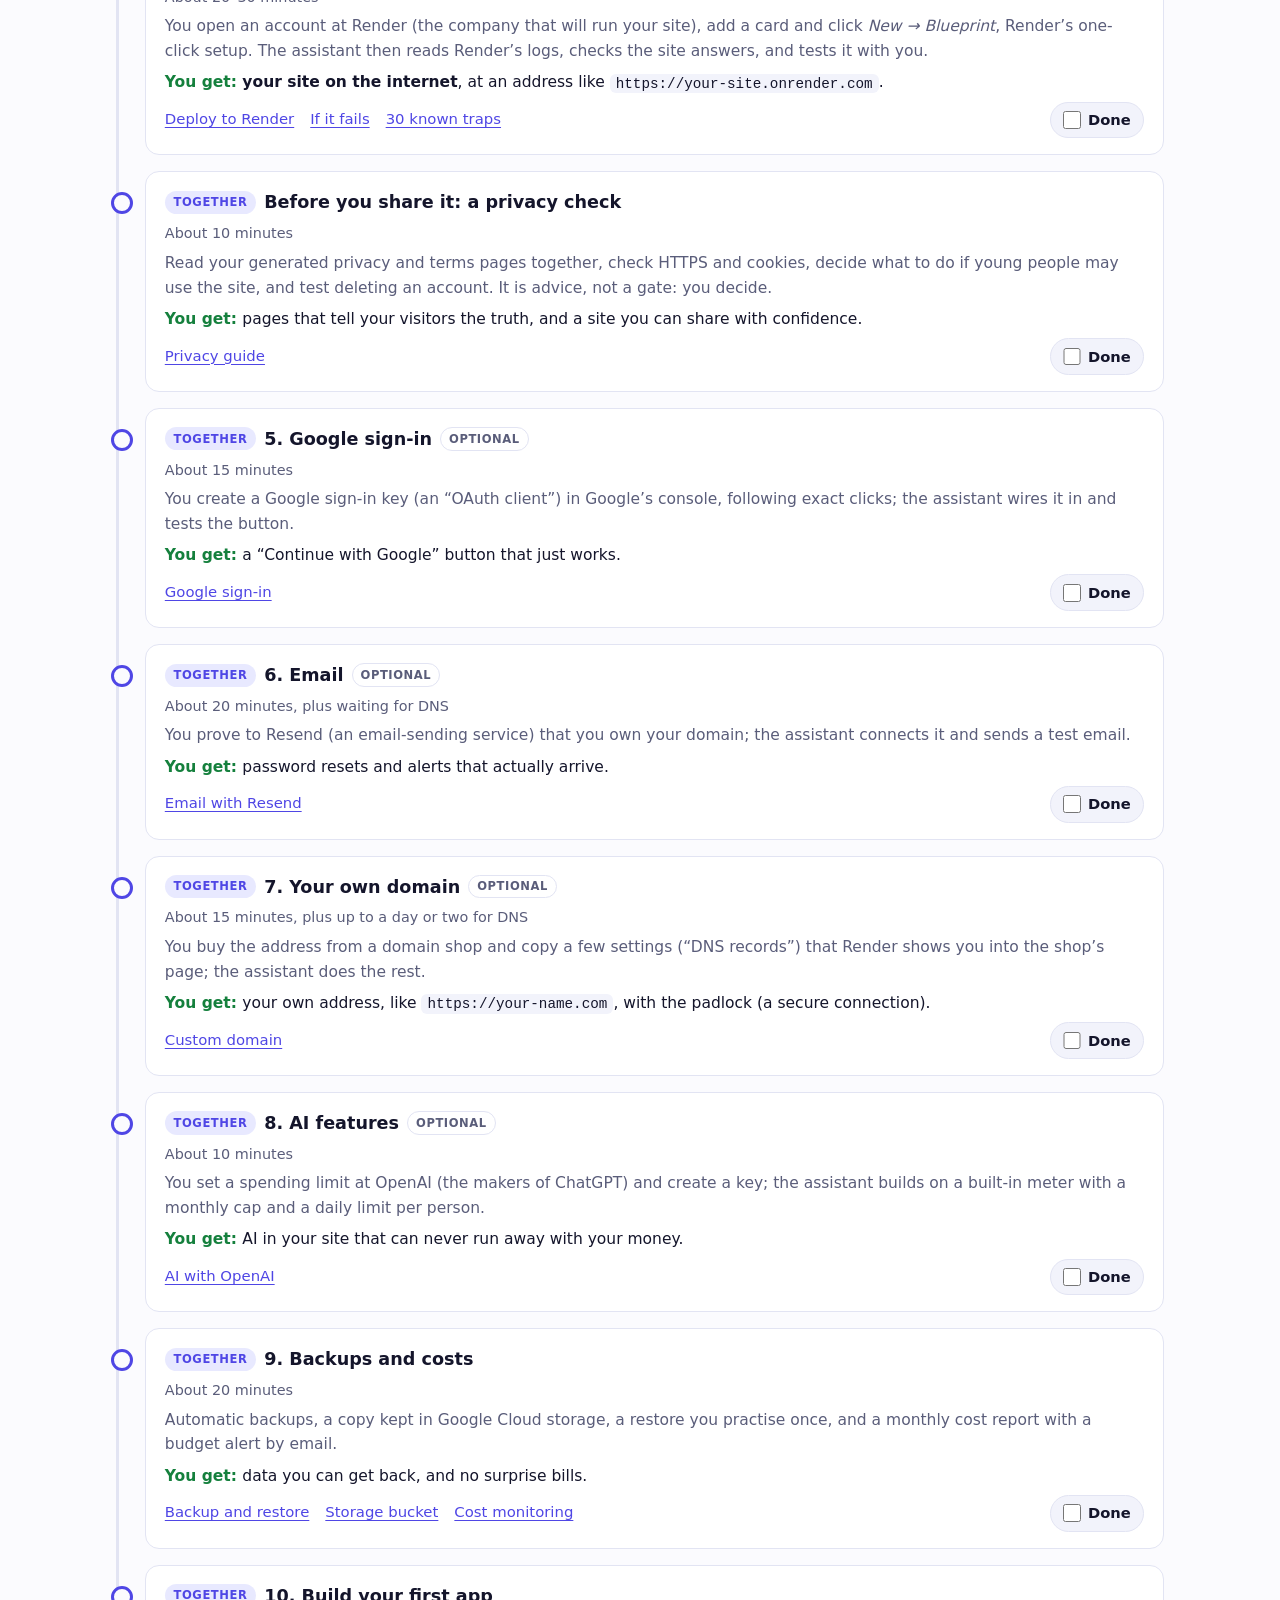
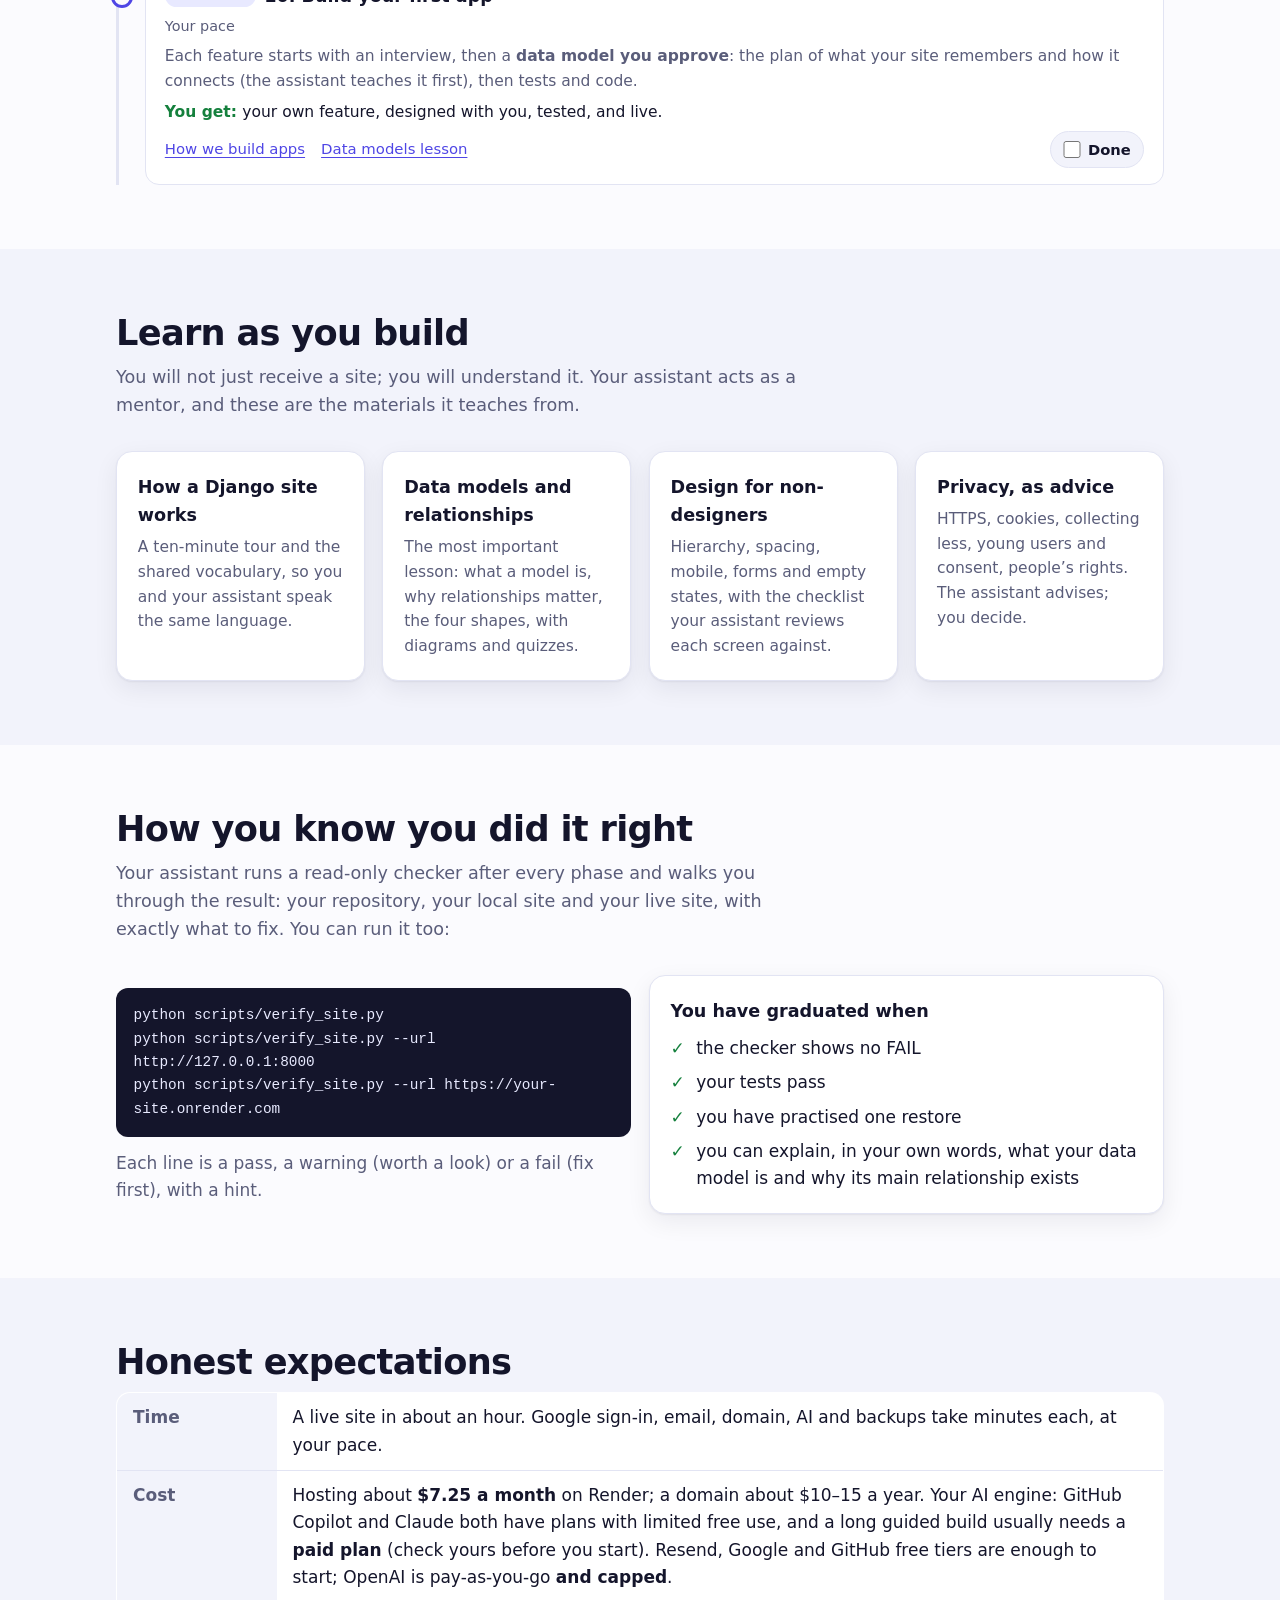
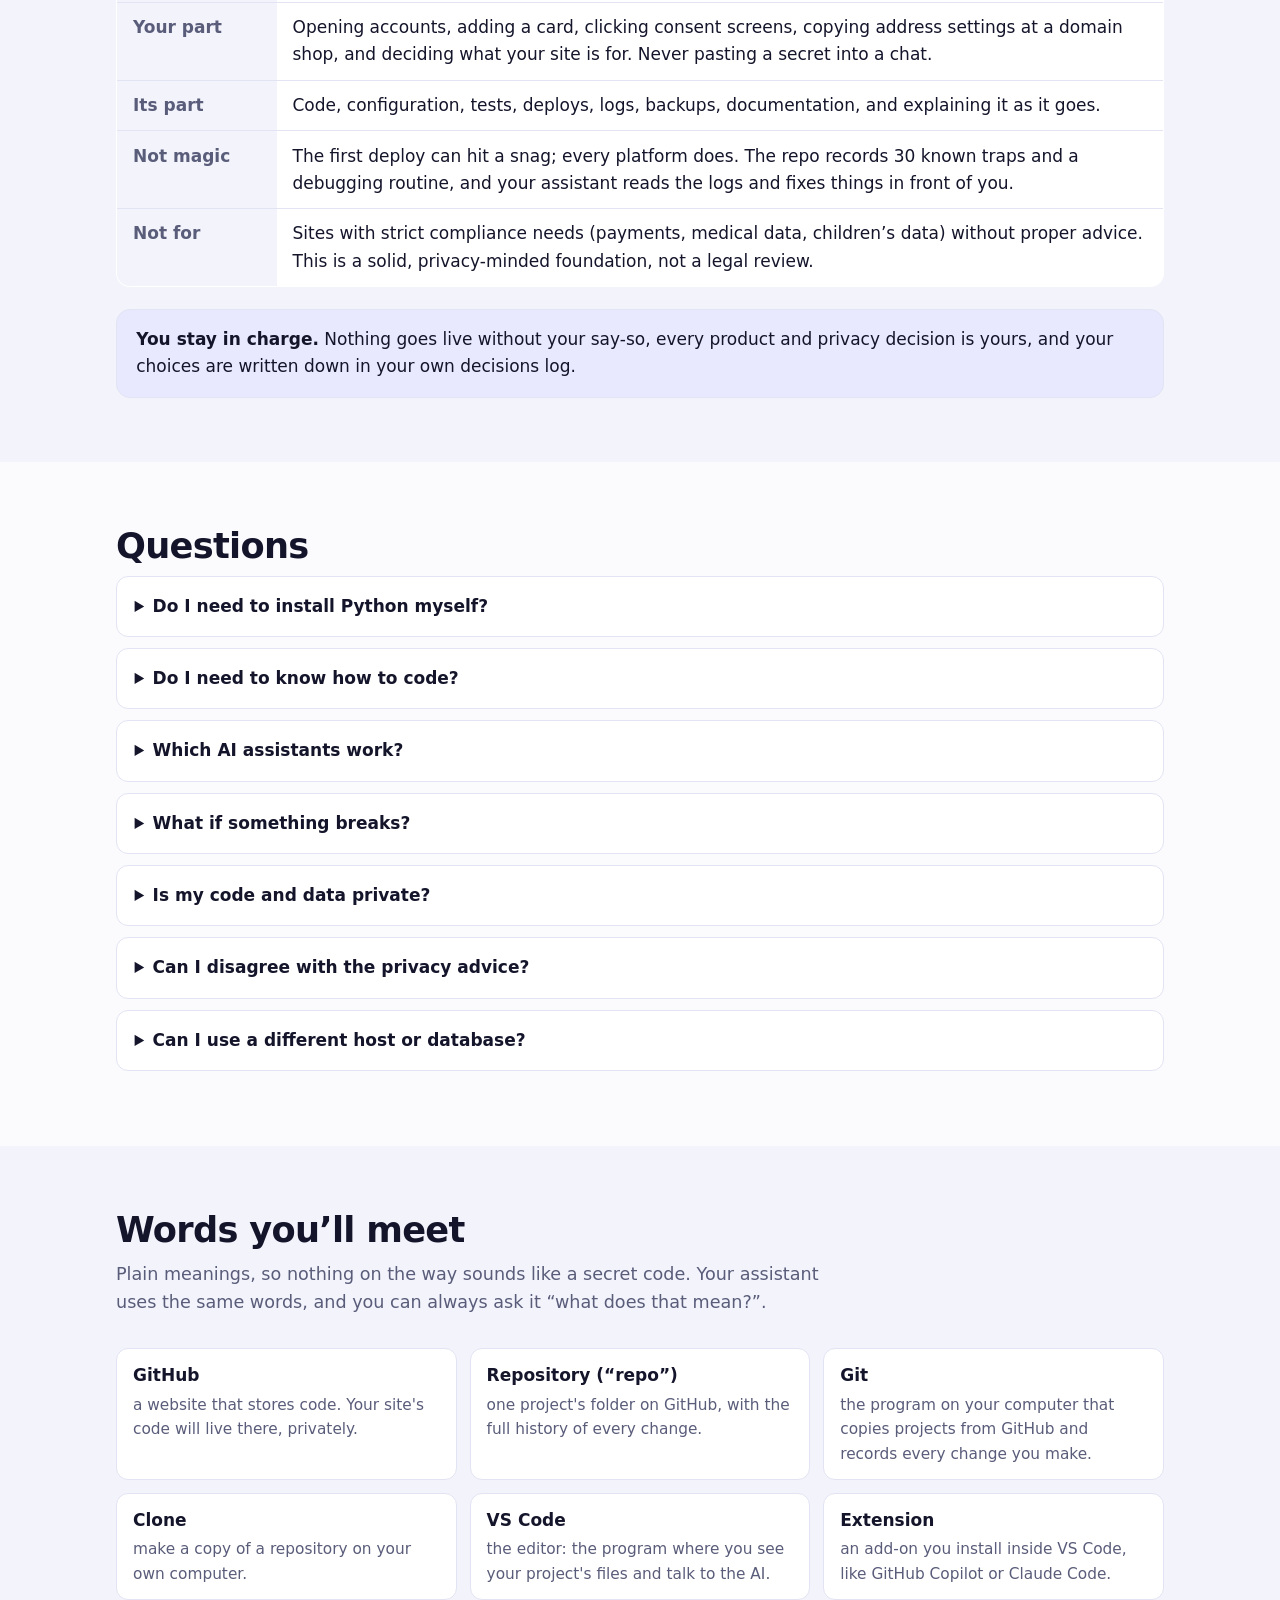
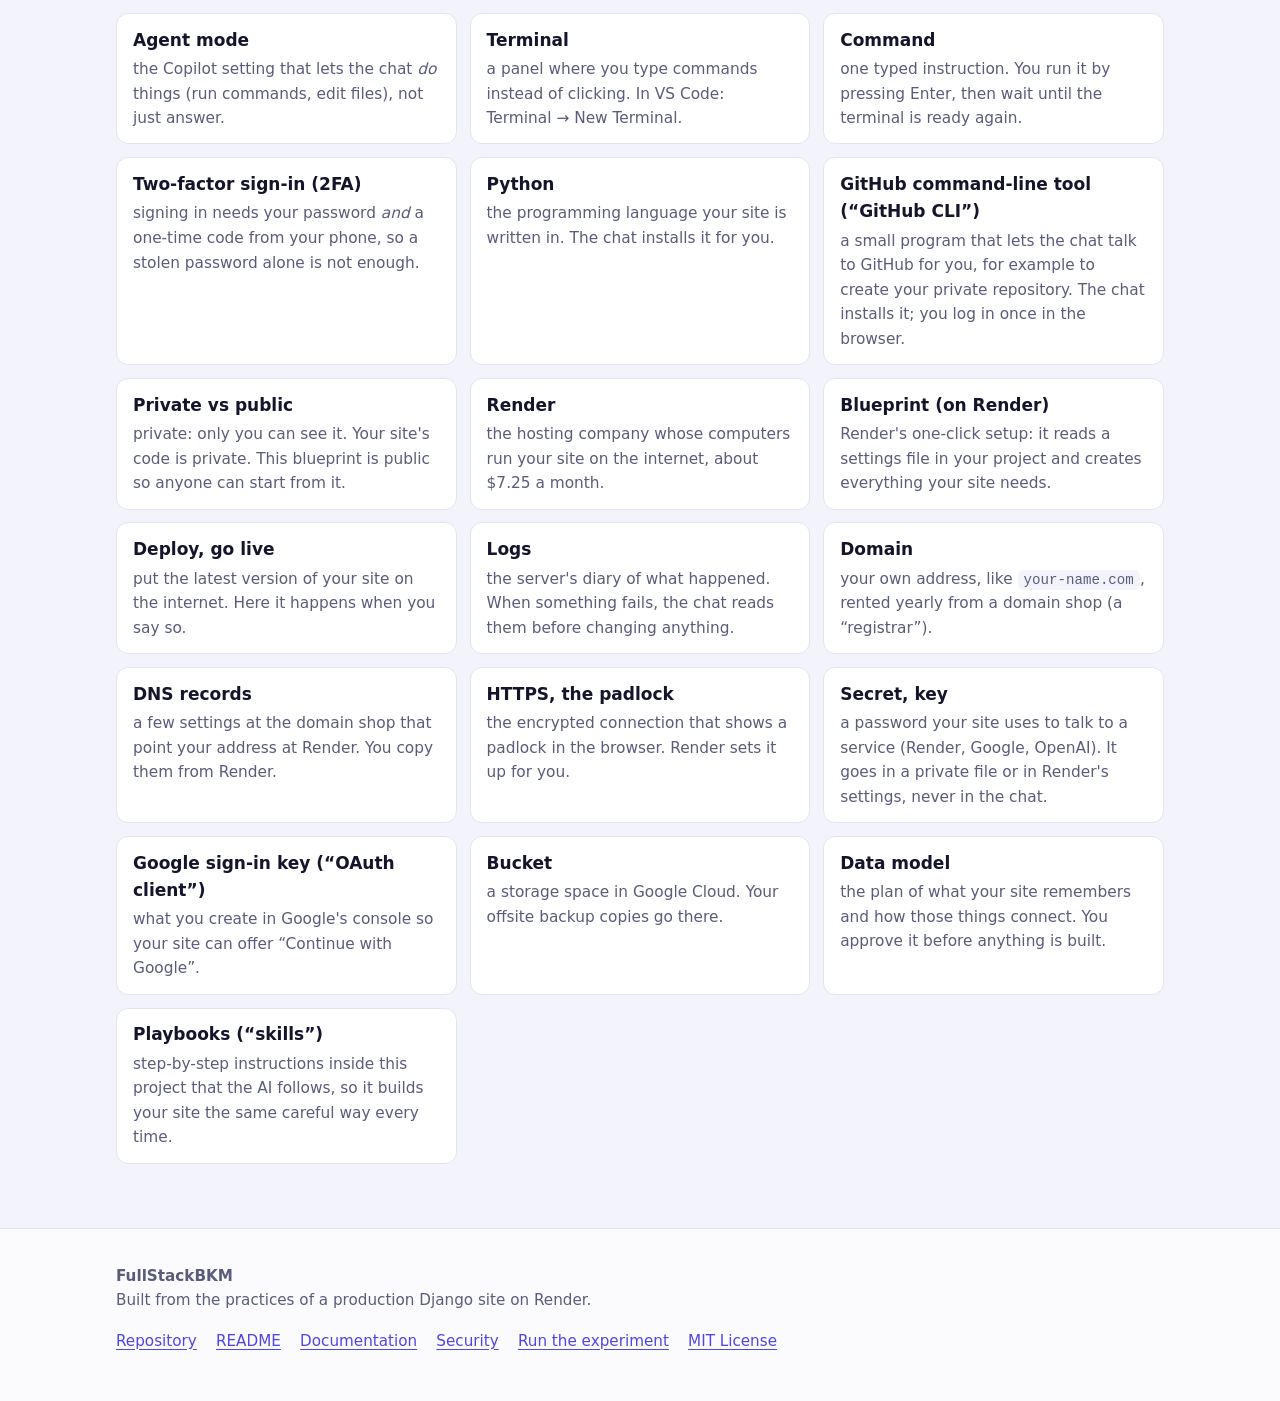
==== commit 7f6af0f1: "mistake 112: a process-wide registry is tested with the other tenants already there Co-Authored-By: " ====
--- a/index.html
+++ b/index.html
@@ -224,7 +224,7 @@
   <div class="wrap">
     <div>
       <span class="eyebrow">A blueprint, a mentor and a safety net</span>
-      <!-- last-updated:start --><a class="updated" href="https://github.com/avisalmon/FullStackBKM/blob/main/docs/lessons_log.md"><b>Last updated 28 November 2026</b><span>8 new lessons</span><span>See what's new &rarr;</span></a><!-- last-updated:end -->
+      <!-- last-updated:start --><a class="updated" href="https://github.com/avisalmon/FullStackBKM/blob/main/docs/lessons_log.md"><b>Last updated 28 November 2026</b><span>9 new lessons</span><span>See what's new &rarr;</span></a><!-- last-updated:end -->
       <h1>Go from &ldquo;I have an idea&rdquo; to a <em>real, live, safe</em> website.</h1>
       <p class="lede">Set up an editor with an AI chat once, open your copy of this repo, and type four words: <strong>Tell me what to do</strong>. The chat installs what is missing, interviews you, builds the site with you, deploys it, explains every step, and checks your work. You decide; it does the heavy lifting.</p>
       <div class="cta">
